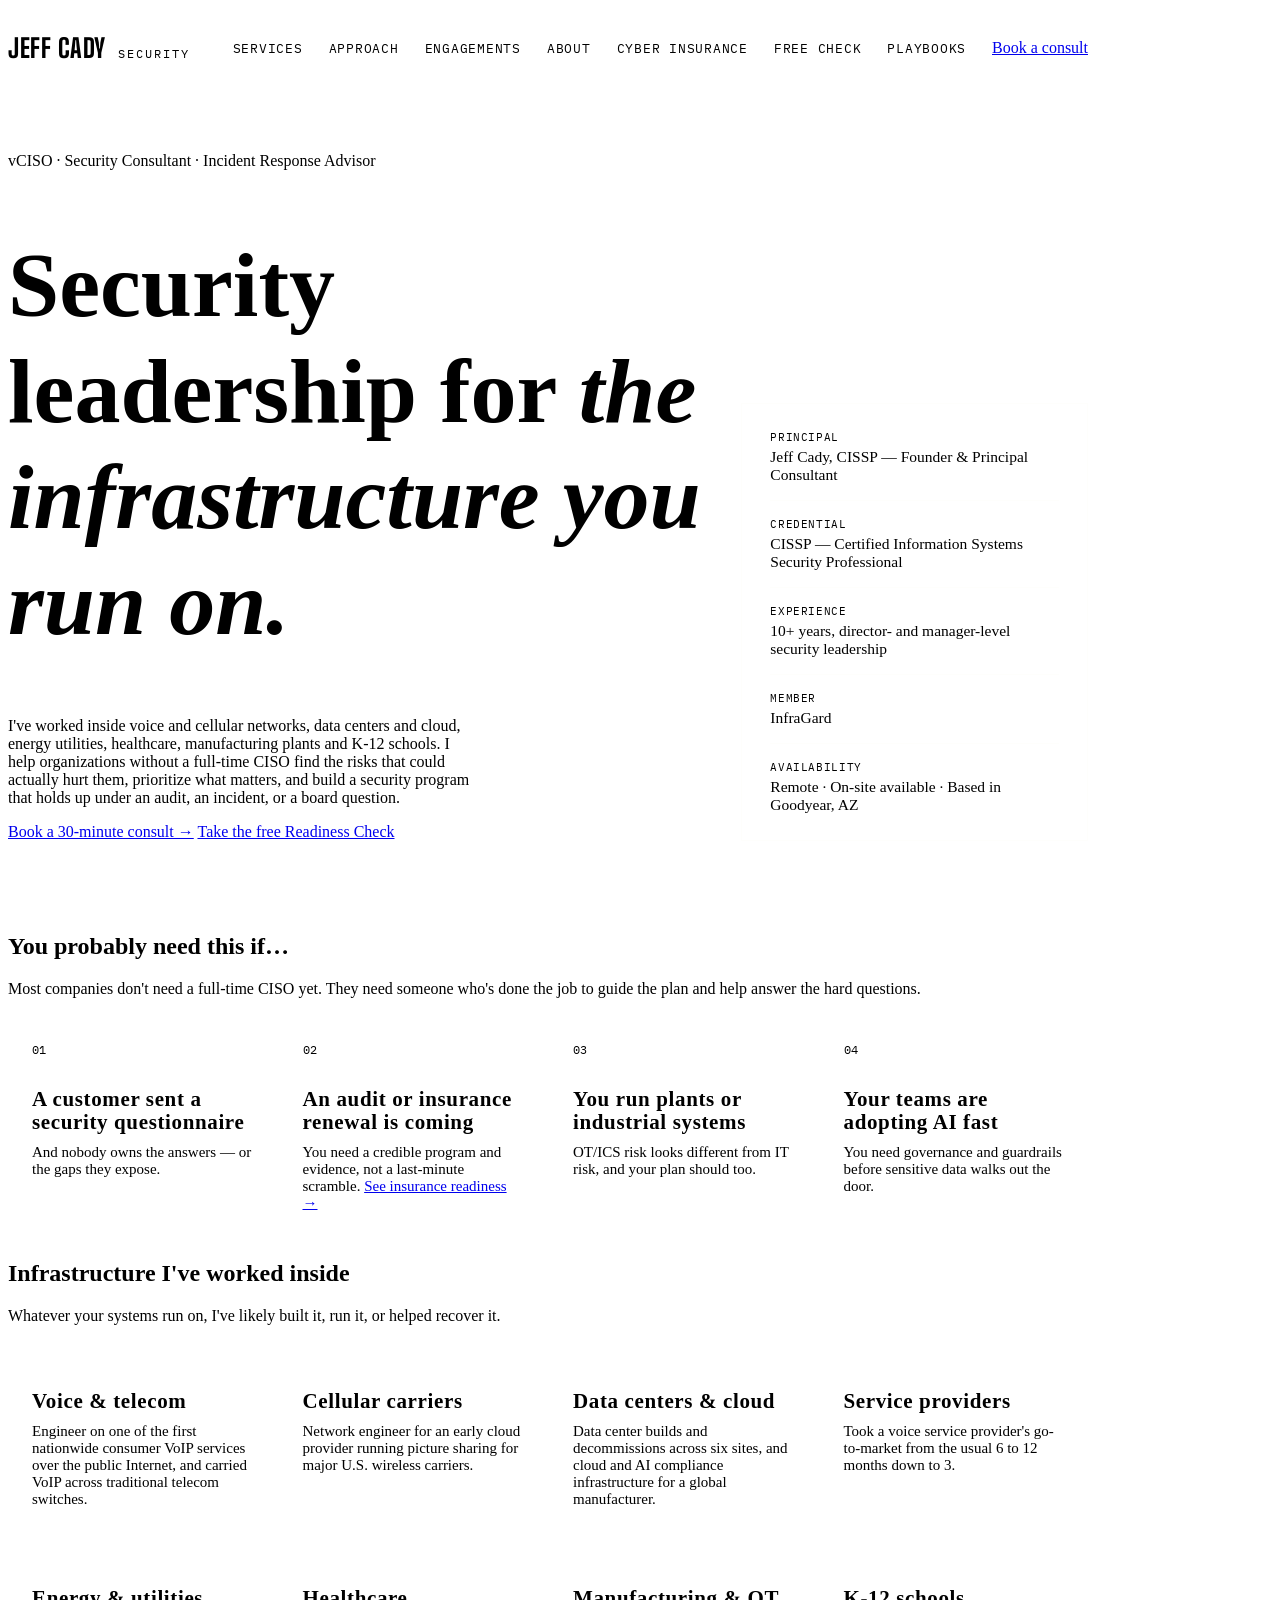
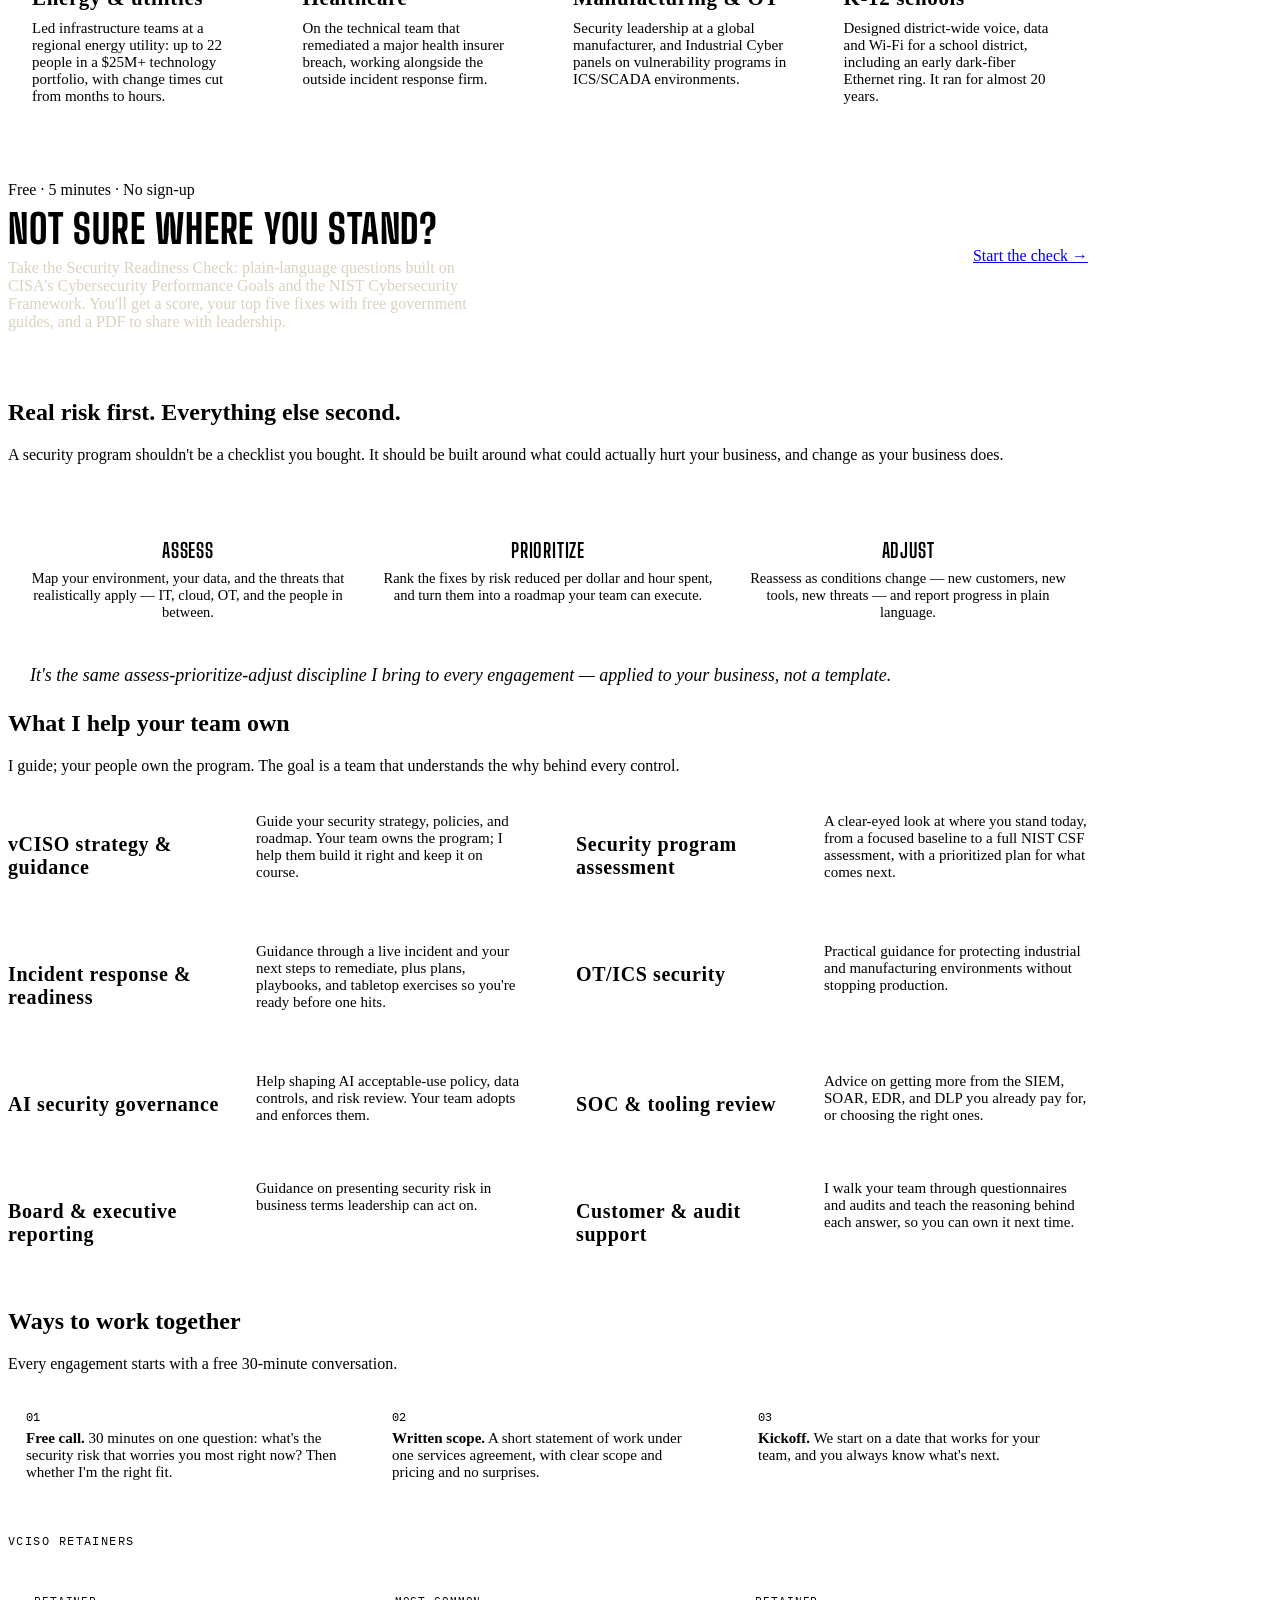
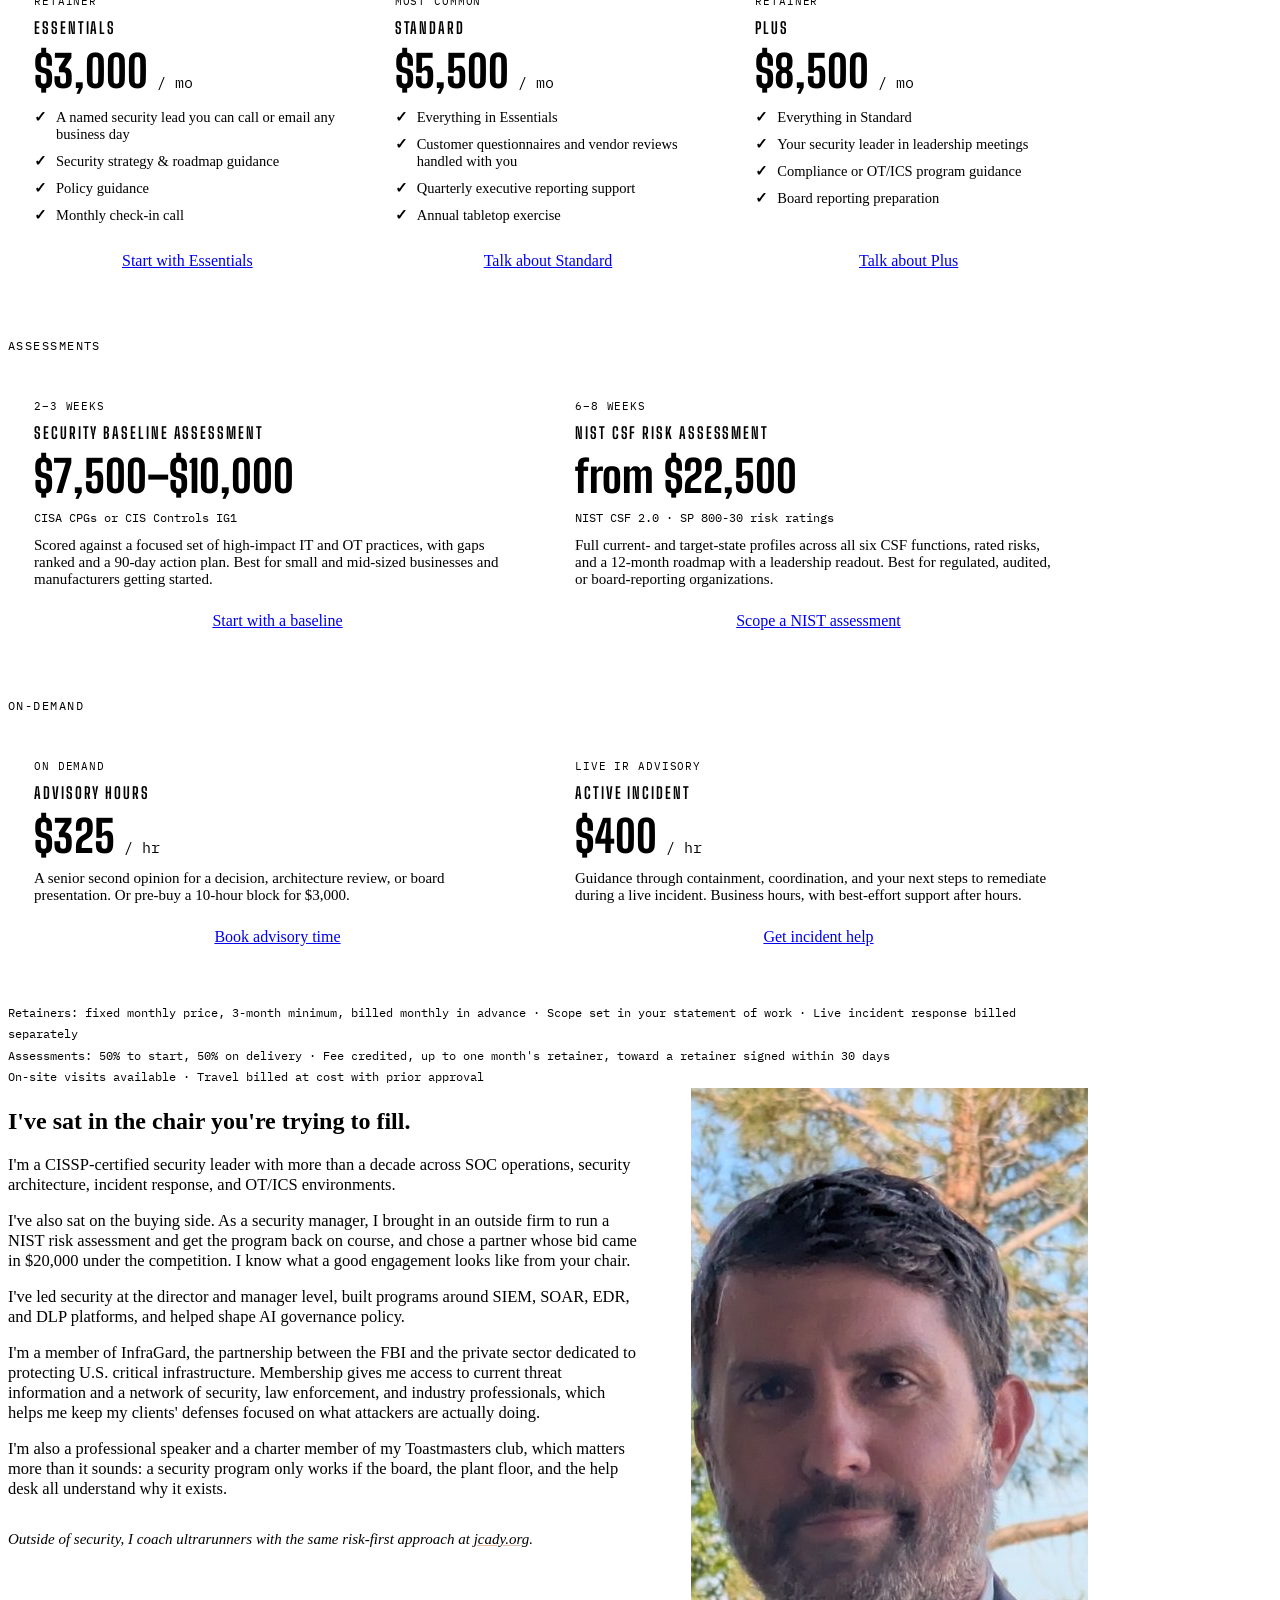
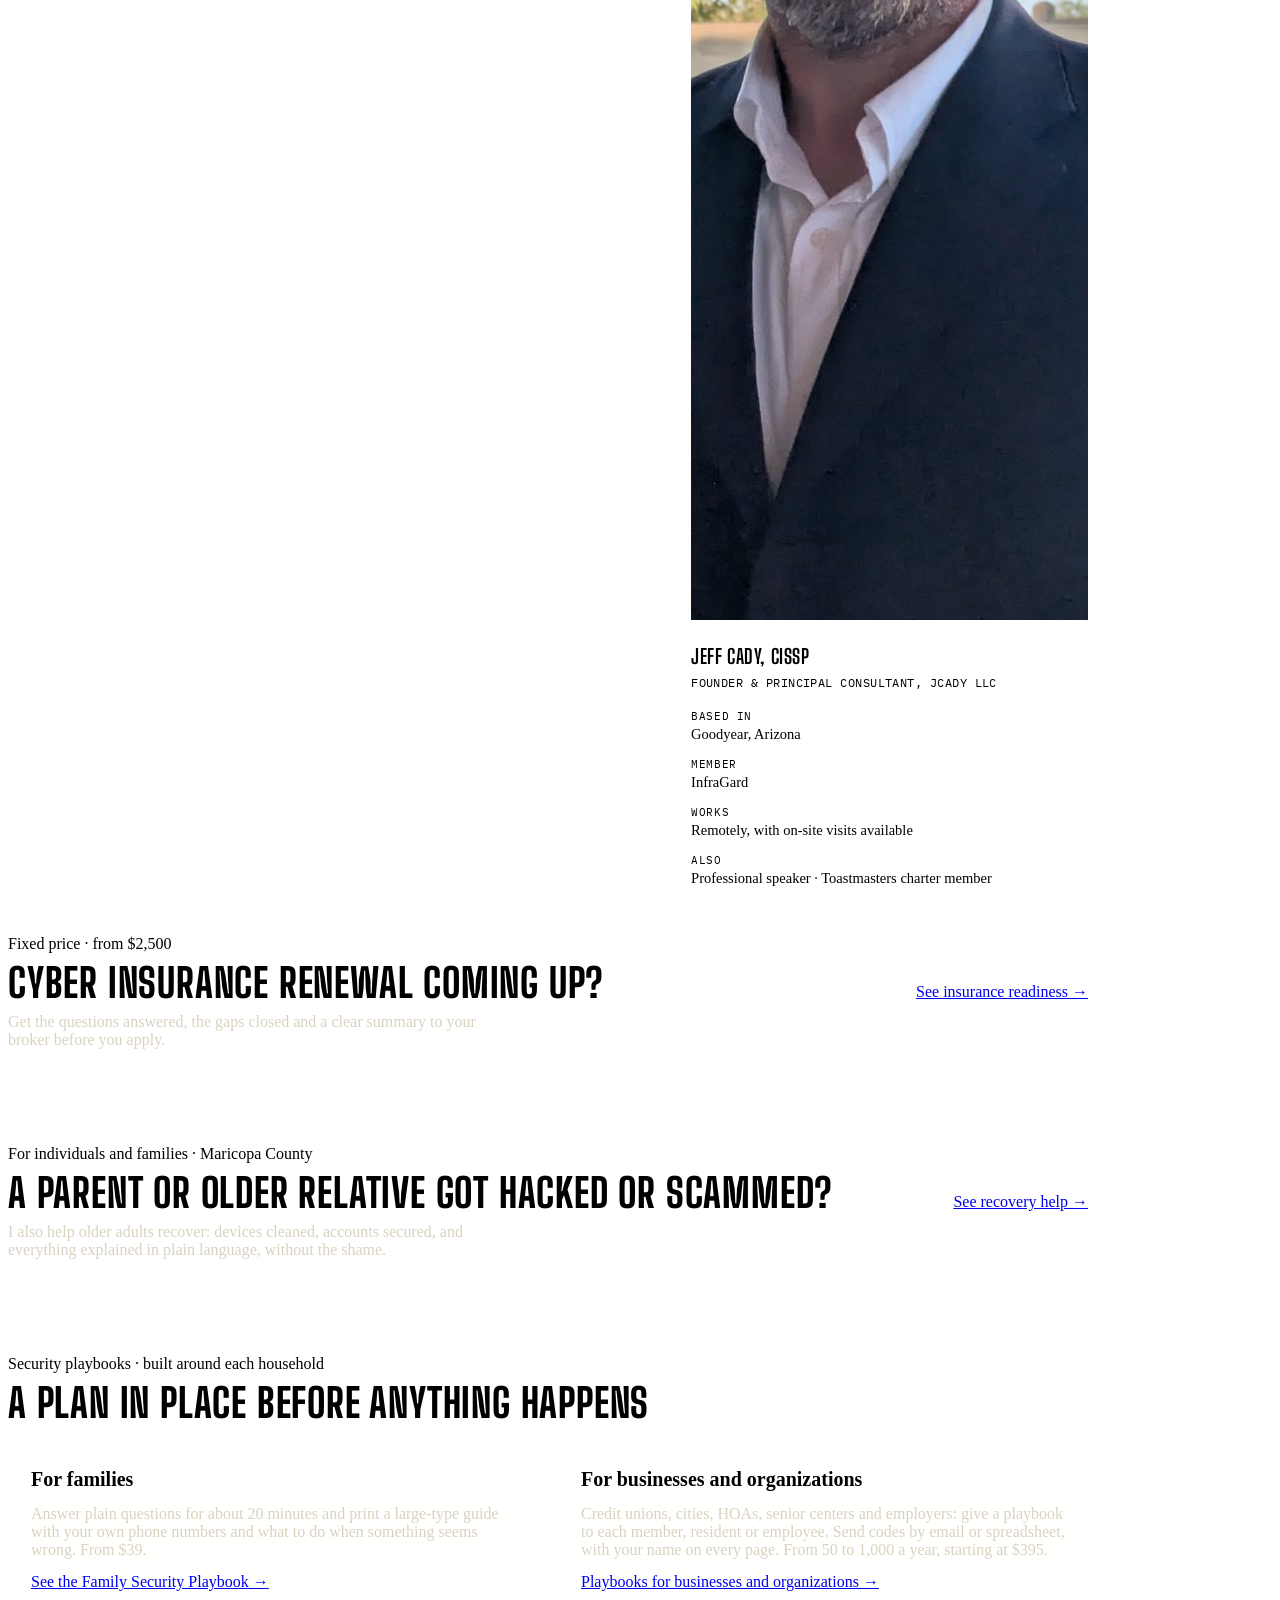
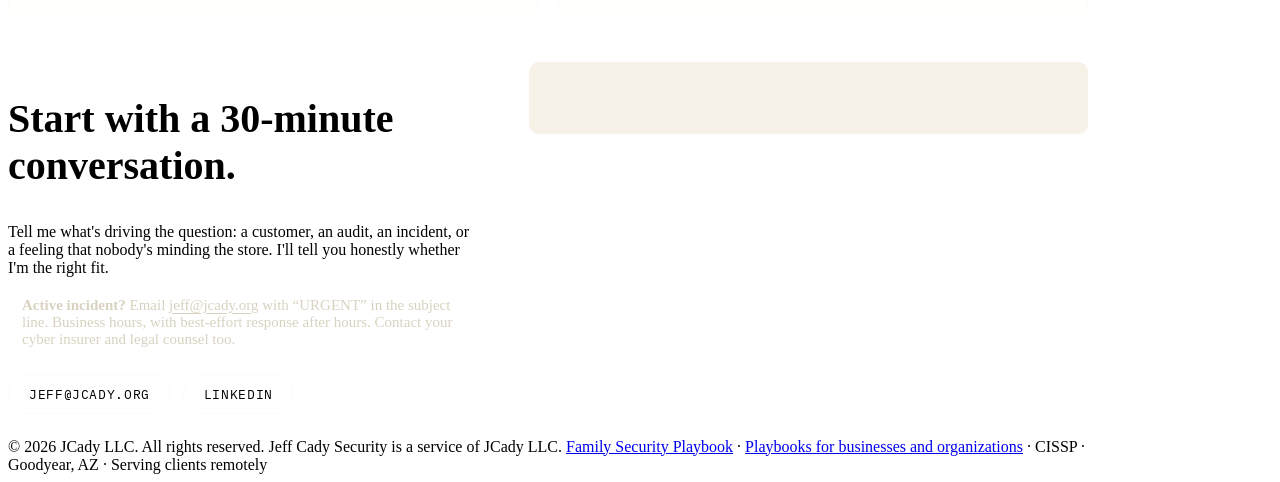
==== index.html @ 6fb4ece9 "Home page: lead with the infrastructure Jeff has worked inside Co-Authored-By: Claude Opus 5.5 <nore" ====
<!DOCTYPE html>
<html lang="en">
<head>
<meta charset="UTF-8">
<meta name="viewport" content="width=device-width, initial-scale=1">
<title>Jeff Cady — vCISO, Security Consultant &amp; Incident Response Advisor</title>
<meta name="description" content="CISSP-certified vCISO, security consultant, and incident response advisor. Risk-first security guidance for organizations without a full-time CISO, from someone who has worked inside telecom, cellular, cloud, energy, healthcare, manufacturing and K-12 infrastructure. Remote, with on-site visits available.">
<link rel="preconnect" href="https://fonts.googleapis.com">
<link rel="preconnect" href="https://fonts.gstatic.com" crossorigin>
<link href="https://fonts.googleapis.com/css2?family=Big+Shoulders+Display:wght@600;700;800&family=Source+Serif+4:ital,opsz,wght@0,8..60,400;0,8..60,600;1,8..60,400&family=IBM+Plex+Mono:wght@400;500;600&display=swap" rel="stylesheet">
<!-- Shared site-family theme, loaded from jcady.org so both sites stay in sync -->
<link rel="stylesheet" href="https://www.jcady.org/theme.css">
<script src="https://www.jcady.org/theme.js"></script>
<style>
  /* Page-specific styles only — tokens, type, hero, buttons, footer shell live in theme.css */
  .wrap{max-width:1080px;}

  /* ---------- HERO ---------- */
  .hero{padding:0 0 72px;}
  .topbar{display:flex;align-items:center;justify-content:space-between;gap:20px;padding:24px 0 0;flex-wrap:wrap;}
  .brand{display:flex;align-items:baseline;gap:12px;text-decoration:none;color:var(--cream);}
  .brand b{font-family:'Big Shoulders Display',sans-serif;font-size:26px;font-weight:800;letter-spacing:0.02em;text-transform:uppercase;}
  .brand b em{font-style:normal;color:var(--accent);}
  .brand span{font-family:'IBM Plex Mono',monospace;font-size:12px;letter-spacing:0.17em;text-transform:uppercase;color:var(--dim);}
  .topnav{display:flex;align-items:center;gap:26px;flex-wrap:wrap;}
  .topnav a:not(.btn){font-family:'IBM Plex Mono',monospace;font-size:12.5px;letter-spacing:0.06em;text-transform:uppercase;color:var(--cream);text-decoration:none;}
  .topnav a:not(.btn):hover{color:var(--accent);}
  .hero-grid{display:grid;grid-template-columns:2fr 1fr;gap:40px;align-items:end;padding-top:88px;}
  .hero h1{font-size:clamp(46px, 8vw, 92px);}
  .hero p.lead{max-width:58ch;}
  .cred{background:var(--pine-2);border:1px solid rgba(247,242,231,0.12);border-radius:var(--radius);padding:26px 28px;}
  .cred dl{margin:0;}
  .cred dt{font-family:'IBM Plex Mono',monospace;font-size:10.5px;letter-spacing:0.06em;text-transform:uppercase;color:var(--accent);}
  .cred dd{margin:4px 0 0;font-size:15.5px;color:var(--cream);padding-bottom:16px;border-bottom:1px solid rgba(247,242,231,0.12);margin-bottom:16px;}
  .cred dd:last-child{border-bottom:none;padding-bottom:0;margin-bottom:0;}
  @media (max-width:820px){
    .topnav a:not(.btn){display:none;}
    .hero-grid{grid-template-columns:1fr;padding-top:48px;}
  }

  /* ---------- SHARED GRIDS ---------- */
  .tile-grid{display:grid;gap:2px;background:var(--line-soft);border:1px solid var(--line-soft);}
  .tile-grid.four{grid-template-columns:repeat(4,1fr);}
  .tile-grid.three{grid-template-columns:repeat(3,1fr);}
  .tile-grid.two{grid-template-columns:repeat(2,1fr);}
  .tile{background:var(--paper-2);padding:28px 24px;display:flex;flex-direction:column;}
  .tile .num{font-family:'IBM Plex Mono',monospace;font-size:12px;color:var(--accent);margin-bottom:10px;}
  .tile h3{font-size:21px;font-weight:700;letter-spacing:0.03em;line-height:1.1;margin-bottom:10px;}
  .tile p{margin:0;font-size:15px;color:var(--ink-soft);}
  @media (max-width:900px){ .tile-grid.four{grid-template-columns:repeat(2,1fr);} }
  @media (max-width:760px){ .tile-grid.four,.tile-grid.three,.tile-grid.two{grid-template-columns:1fr;} }

  /* ---------- APPROACH (mirrors jcady.org) ---------- */
  .process{display:flex;align-items:flex-start;justify-content:space-between;margin:8px 0 40px;position:relative;}
  .process::before{content:"";position:absolute;top:22px;left:11%;right:11%;height:1px;background:var(--line-soft);z-index:0;}
  .process-step{position:relative;z-index:1;flex:1;text-align:center;padding:0 14px;}
  .process-step .ring{width:44px;height:44px;margin:0 auto 14px;}
  .process-step h4{font-family:'Big Shoulders Display',sans-serif;font-size:20px;letter-spacing:0.04em;text-transform:uppercase;margin:0 0 8px;}
  .process-step p{font-size:14.5px;color:var(--ink-soft);margin:0;}
  .philosophy-quote{border-left:3px solid var(--accent);padding:4px 0 4px 22px;margin:0;font-size:18px;font-style:italic;}
  @media (max-width:640px){ .process{flex-direction:column;gap:28px;} .process::before{display:none;} }

  /* ---------- SERVICES ---------- */
  .services{display:grid;grid-template-columns:1fr 1fr;column-gap:56px;}
  .service{display:flex;gap:28px;padding:22px 0;border-top:1px solid var(--line);}
  .service:nth-last-child(-n+2){border-bottom:1px solid var(--line);}
  .service h3{flex-shrink:0;width:220px;font-size:20px;font-weight:700;letter-spacing:0.03em;line-height:1.15;}
  .service p{margin:0;font-size:15px;color:var(--ink-soft);}
  @media (max-width:860px){
    .services{grid-template-columns:1fr;}
    .service{flex-direction:column;gap:6px;}
    .service h3{width:auto;}
    .service:nth-last-child(-n+2){border-bottom:none;}
    .service:last-child{border-bottom:1px solid var(--line);}
  }

  /* ---------- ENGAGEMENTS (package cards, as on jcady.org) ---------- */
  .row-label{font-family:'IBM Plex Mono',monospace;font-size:12px;letter-spacing:0.12em;text-transform:uppercase;color:var(--ink-soft);margin:36px 0 14px;}
  .package-card{background:var(--paper-2);padding:32px 26px;display:flex;flex-direction:column;}
  .package-tag{font-family:'IBM Plex Mono',monospace;font-size:11px;letter-spacing:0.08em;text-transform:uppercase;color:var(--ink-soft);margin-bottom:10px;}
  .package-card.featured .package-tag{color:var(--accent);}
  .package-name{font-family:'Big Shoulders Display',sans-serif;font-size:16px;font-weight:700;letter-spacing:0.12em;text-transform:uppercase;color:var(--ink-soft);margin-bottom:12px;}
  .package-price{font-family:'Big Shoulders Display',sans-serif;font-weight:800;font-size:44px;line-height:1;margin-bottom:12px;}
  .package-price span{font-size:15px;font-family:'IBM Plex Mono',monospace;font-weight:400;color:var(--ink-soft);}
  .package-fw{font-family:'IBM Plex Mono',monospace;font-size:12px;color:var(--accent);margin-bottom:12px;}
  .package-desc{font-size:15px;color:var(--ink-soft);margin:0 0 24px;flex:1;}
  .package-features{list-style:none;padding:0;margin:4px 0 28px;flex:1;display:flex;flex-direction:column;gap:10px;}
  .package-features li{font-size:14.5px;padding-left:22px;position:relative;}
  .package-features li::before{content:"\2713";position:absolute;left:0;color:var(--accent);font-weight:600;}
  .package-card .btn{width:100%;justify-content:center;text-align:center;}
  .terms{font-family:'IBM Plex Mono',monospace;font-size:12px;line-height:1.8;color:var(--ink-soft);margin:24px 0 0;}

  /* ---------- ABOUT ---------- */
  .about-grid{display:grid;grid-template-columns:1.6fr 1fr;gap:48px;align-items:start;}
  .about-grid p{font-size:16.5px;margin:0 0 16px;}
  .about-grid .aside-note{font-size:15px;font-style:italic;color:var(--ink-soft);padding-top:16px;border-top:1px solid var(--line-soft);}
  .about-grid a{color:var(--accent);text-decoration:underline;text-decoration-color:rgba(203,90,40,0.4);}
  .headshot{width:100%;aspect-ratio:4/5;object-fit:cover;object-position:center top;border-radius:var(--radius);margin-bottom:18px;}
  .facts dl{margin:0;}
  .facts dt{font-family:'IBM Plex Mono',monospace;font-size:10.5px;letter-spacing:0.06em;text-transform:uppercase;color:var(--accent);margin-top:14px;}
  .facts dt:first-child{margin-top:0;}
  .facts dd{margin:3px 0 0;font-size:14.5px;}
  .headshot-cap{margin:-6px 0 18px;font-size:15px;line-height:1.4;}
  .headshot-cap b{display:block;font-family:'Big Shoulders Display',sans-serif;font-size:20px;letter-spacing:.03em;text-transform:uppercase;}
  .headshot-cap span{font-family:'IBM Plex Mono',monospace;font-size:11.5px;letter-spacing:.04em;text-transform:uppercase;color:var(--ink-soft);}
  @media (max-width:700px){ .about-grid{grid-template-columns:1fr;} }

  /* ---------- CONTACT ---------- */
  .contact-grid{display:grid;grid-template-columns:1fr 1.2fr;gap:56px;align-items:start;}
  footer.site-footer-full h2{font-size:clamp(28px,4vw,40px);}
  .social-links{display:flex;gap:12px;flex-wrap:wrap;margin-bottom:24px;}
  .social-links a{font-family:'IBM Plex Mono',monospace;font-size:12.5px;letter-spacing:0.05em;text-transform:uppercase;color:var(--cream);text-decoration:none;border:1px solid rgba(247,242,231,0.32);padding:11px 20px;border-radius:22px;}
  .social-links a:hover{border-color:var(--accent);color:var(--accent);background:rgba(203,90,40,0.1);}
  [hidden]{display:none !important;}
  /* HubSpot draws dark labels; give it a light panel so they are readable on the dark footer. */
  #hsWrap{min-height:40px;background:#F7F2E7;color:#232922;border-radius:10px;padding:22px 24px 10px;}
  .inquiry-form{display:grid;grid-template-columns:1fr 1fr;gap:18px;}
  .inquiry-form .full{grid-column:1 / -1;}
  .field{display:flex;flex-direction:column;gap:8px;}
  .field label{font-family:'IBM Plex Mono',monospace;font-size:11.5px;letter-spacing:0.06em;text-transform:uppercase;color:var(--dim);}
  .field input,.field textarea{background:rgba(247,242,231,0.06);border:1px solid rgba(247,242,231,0.25);border-radius:var(--radius);color:var(--cream);font:inherit;font-size:16px;padding:12px 14px;}
  .field textarea{min-height:130px;resize:vertical;}
  .inquiry-form button{grid-column:1 / -1;justify-self:start;}
  .form-status{background:rgba(75,122,78,0.18);border:1px solid var(--low);color:var(--cream);padding:14px 18px;font-family:'IBM Plex Mono',monospace;font-size:13px;}
  @media (max-width:760px){
    .contact-grid{grid-template-columns:1fr;gap:36px;}
    .inquiry-form{grid-template-columns:1fr;}
  }
  /* ---------- READINESS CHECK BAND ---------- */
  .check-band{background:var(--pine-2);color:var(--cream);padding:48px 0;}
  .check-inner{display:flex;align-items:center;justify-content:space-between;gap:32px;}
  .check-band h2{font-family:'Big Shoulders Display',sans-serif;font-weight:800;text-transform:uppercase;letter-spacing:.02em;font-size:clamp(28px,4vw,40px);color:var(--cream);margin:10px 0 10px;line-height:1;}
  .check-band p{margin:0;color:#d9d2c0;max-width:62ch;}
  .check-band .btn{flex-shrink:0;}
  @media (max-width:760px){.check-inner{flex-direction:column;align-items:flex-start;}}
  .pb-grid{display:grid;grid-template-columns:1fr 1fr;gap:20px;margin-top:22px;}
  .pb-col{background:rgba(247,242,231,.06);border:1px solid rgba(247,242,231,.22);border-radius:var(--radius);padding:22px;display:flex;flex-direction:column;gap:14px;align-items:flex-start;}
  .pb-col h3{margin:0;color:var(--cream);font-size:20px;}
  .pb-col .btn{margin-top:auto;}
  @media (max-width:760px){.pb-grid{grid-template-columns:1fr;}}
  /* ---------- HOW IT WORKS ---------- */
  .how-steps{list-style:none;counter-reset:s;padding:0;margin:18px 0 8px;display:grid;grid-template-columns:repeat(3,1fr);gap:18px;}
  .how-steps li{counter-increment:s;background:var(--paper-2);border:1px solid var(--line-soft);border-radius:var(--radius);padding:18px 18px 16px;font-size:15px;color:var(--ink-soft);}
  .how-steps li::before{content:counter(s,decimal-leading-zero);display:block;font-family:'IBM Plex Mono',monospace;font-size:12px;color:var(--accent);margin-bottom:6px;}
  .how-steps b{color:var(--ink);}
  @media (max-width:760px){.how-steps{grid-template-columns:1fr;}}
  /* ---------- URGENT NOTE ---------- */
  .urgent{border-left:3px solid var(--accent);padding:4px 0 4px 14px;margin:0 0 22px;font-size:15px;color:#d9d2c0;}
  .urgent b{color:var(--cream);}
  .urgent a{color:var(--cream);text-decoration:underline;text-underline-offset:3px;}
</style>
</head>
<body>

<header class="hero" id="top">
  <div class="wrap">
    <div class="topbar">
      <a class="brand" href="#top"><b>Jeff <em>Cady</em></b><span>Security</span></a>
      <nav class="topnav" aria-label="Main">
        <a href="#services">Services</a>
        <a href="#approach">Approach</a>
        <a href="#engagements">Engagements</a>
        <a href="#about">About</a>
        <a href="insurance.html">Cyber insurance</a>
        <a href="rc.html">Free check</a>
        <a href="#playbooks">Playbooks</a>
        <a class="btn small" href="#contact">Book a consult</a>
      </nav>
    </div>
    <div class="hero-grid">
      <div>
        <div class="eyebrow">vCISO &middot; Security Consultant &middot; Incident Response Advisor</div>
        <h1>Security leadership for <em>the infrastructure you run on.</em></h1>
        <p class="lead">I've worked inside voice and cellular networks, data centers and cloud, energy utilities, healthcare, manufacturing plants and K-12 schools. I help organizations without a full-time CISO find the risks that could actually hurt them, prioritize what matters, and build a security program that holds up under an audit, an incident, or a board question.</p>
        <div class="btn-row">
          <a class="btn" href="#contact">Book a 30-minute consult &rarr;</a>
          <a class="btn ghost" href="rc.html">Take the free Readiness Check</a>
        </div>
      </div>
      <aside class="cred">
        <dl>
          <dt>Principal</dt><dd>Jeff Cady, CISSP &mdash; Founder &amp; Principal Consultant</dd>
          <dt>Credential</dt><dd>CISSP &mdash; Certified Information Systems Security Professional</dd>
          <dt>Experience</dt><dd>10+ years, director- and manager-level security leadership</dd>
          <dt>Member</dt><dd>InfraGard</dd>
          <dt>Availability</dt><dd>Remote &middot; On-site available &middot; Based in Goodyear, AZ</dd>
        </dl>
      </aside>
    </div>
  </div>
</header>

<main>

  <section>
    <div class="wrap">
      <h2 class="section-title">You probably need this if&hellip;</h2>
      <p class="section-sub">Most companies don't need a full-time CISO yet. They need someone who's done the job to guide the plan and help answer the hard questions.</p>
      <div class="tile-grid four">
        <div class="tile"><div class="num">01</div><h3>A customer sent a security questionnaire</h3><p>And nobody owns the answers — or the gaps they expose.</p></div>
        <div class="tile"><div class="num">02</div><h3>An audit or insurance renewal is coming</h3><p>You need a credible program and evidence, not a last-minute scramble. <a href="insurance.html">See insurance readiness &rarr;</a></p></div>
        <div class="tile"><div class="num">03</div><h3>You run plants or industrial systems</h3><p>OT/ICS risk looks different from IT risk, and your plan should too.</p></div>
        <div class="tile"><div class="num">04</div><h3>Your teams are adopting AI fast</h3><p>You need governance and guardrails before sensitive data walks out the door.</p></div>
      </div>
    </div>
  </section>

  <section id="infrastructure">
    <div class="wrap">
      <h2 class="section-title">Infrastructure I've worked inside</h2>
      <p class="section-sub">Whatever your systems run on, I've likely built it, run it, or helped recover it.</p>
      <div class="tile-grid four">
        <div class="tile"><h3>Voice &amp; telecom</h3><p>Engineer on one of the first nationwide consumer VoIP services over the public Internet, and carried VoIP across traditional telecom switches.</p></div>
        <div class="tile"><h3>Cellular carriers</h3><p>Network engineer for an early cloud provider running picture sharing for major U.S. wireless carriers.</p></div>
        <div class="tile"><h3>Data centers &amp; cloud</h3><p>Data center builds and decommissions across six sites, and cloud and AI compliance infrastructure for a global manufacturer.</p></div>
        <div class="tile"><h3>Service providers</h3><p>Took a voice service provider's go-to-market from the usual 6 to 12 months down to 3.</p></div>
        <div class="tile"><h3>Energy &amp; utilities</h3><p>Led infrastructure teams at a regional energy utility: up to 22 people in a $25M+ technology portfolio, with change times cut from months to hours.</p></div>
        <div class="tile"><h3>Healthcare</h3><p>On the technical team that remediated a major health insurer breach, working alongside the outside incident response firm.</p></div>
        <div class="tile"><h3>Manufacturing &amp; OT</h3><p>Security leadership at a global manufacturer, and Industrial Cyber panels on vulnerability programs in ICS/SCADA environments.</p></div>
        <div class="tile"><h3>K-12 schools</h3><p>Designed district-wide voice, data and Wi-Fi for a school district, including an early dark-fiber Ethernet ring. It ran for almost 20 years.</p></div>
      </div>
    </div>
  </section>

  <section class="check-band" aria-labelledby="check-title">
    <div class="wrap check-inner">
      <div>
        <div class="eyebrow">Free &middot; 5 minutes &middot; No sign-up</div>
        <h2 id="check-title">Not sure where you stand?</h2>
        <p>Take the Security Readiness Check: plain-language questions built on CISA's Cybersecurity Performance Goals and the NIST Cybersecurity Framework. You'll get a score, your top five fixes with free government guides, and a PDF to share with leadership.</p>
      </div>
      <a class="btn" href="rc.html">Start the check &rarr;</a>
    </div>
  </section>

  <section id="approach">
    <div class="wrap">
      <h2 class="section-title">Real risk first. Everything else second.</h2>
      <p class="section-sub">A security program shouldn't be a checklist you bought. It should be built around what could actually hurt your business, and change as your business does.</p>
      <div class="process">
        <div class="process-step"><div class="ring" data-ring="#CB5A28"></div><h4>Assess</h4><p>Map your environment, your data, and the threats that realistically apply — IT, cloud, OT, and the people in between.</p></div>
        <div class="process-step"><div class="ring" data-ring="#B2812A"></div><h4>Prioritize</h4><p>Rank the fixes by risk reduced per dollar and hour spent, and turn them into a roadmap your team can execute.</p></div>
        <div class="process-step"><div class="ring" data-ring="#4B7A4E"></div><h4>Adjust</h4><p>Reassess as conditions change — new customers, new tools, new threats — and report progress in plain language.</p></div>
      </div>
      <p class="philosophy-quote">It's the same assess-prioritize-adjust discipline I bring to every engagement &mdash; applied to your business, not a template.</p>
    </div>
  </section>

  <section id="services">
    <div class="wrap">
      <h2 class="section-title">What I help your team own</h2>
      <p class="section-sub">I guide; your people own the program. The goal is a team that understands the why behind every control.</p>
      <div class="services">
        <div class="service"><h3>vCISO strategy &amp; guidance</h3><p>Guide your security strategy, policies, and roadmap. Your team owns the program; I help them build it right and keep it on course.</p></div>
        <div class="service"><h3>Security program assessment</h3><p>A clear-eyed look at where you stand today, from a focused baseline to a full NIST CSF assessment, with a prioritized plan for what comes next.</p></div>
        <div class="service"><h3>Incident response &amp; readiness</h3><p>Guidance through a live incident and your next steps to remediate, plus plans, playbooks, and tabletop exercises so you're ready before one hits.</p></div>
        <div class="service"><h3>OT/ICS security</h3><p>Practical guidance for protecting industrial and manufacturing environments without stopping production.</p></div>
        <div class="service"><h3>AI security governance</h3><p>Help shaping AI acceptable-use policy, data controls, and risk review. Your team adopts and enforces them.</p></div>
        <div class="service"><h3>SOC &amp; tooling review</h3><p>Advice on getting more from the SIEM, SOAR, EDR, and DLP you already pay for, or choosing the right ones.</p></div>
        <div class="service"><h3>Board &amp; executive reporting</h3><p>Guidance on presenting security risk in business terms leadership can act on.</p></div>
        <div class="service"><h3>Customer &amp; audit support</h3><p>I walk your team through questionnaires and audits and teach the reasoning behind each answer, so you can own it next time.</p></div>
      </div>
    </div>
  </section>

  <section id="engagements">
    <div class="wrap">
      <h2 class="section-title">Ways to work together</h2>
      <p class="section-sub">Every engagement starts with a free 30-minute conversation.</p>
      <ol class="how-steps">
        <li><b>Free call.</b> 30 minutes on one question: what's the security risk that worries you most right now? Then whether I'm the right fit.</li>
        <li><b>Written scope.</b> A short statement of work under one services agreement, with clear scope and pricing and no surprises.</li>
        <li><b>Kickoff.</b> We start on a date that works for your team, and you always know what's next.</li>
      </ol>
      <div class="row-label">vCISO retainers</div>
      <div class="tile-grid three">
        <div class="package-card">
          <div class="package-tag">Retainer</div>
          <div class="package-name">Essentials</div>
          <div class="package-price">$3,000<span> / mo</span></div>
          <ul class="package-features"><li>A named security lead you can call or email any business day</li><li>Security strategy &amp; roadmap guidance</li><li>Policy guidance</li><li>Monthly check-in call</li></ul>
          <a class="btn ghost" href="#contact">Start with Essentials</a>
        </div>
        <div class="package-card featured">
          <div class="package-tag">Most common</div>
          <div class="package-name">Standard</div>
          <div class="package-price">$5,500<span> / mo</span></div>
          <ul class="package-features"><li>Everything in Essentials</li><li>Customer questionnaires and vendor reviews handled with you</li><li>Quarterly executive reporting support</li><li>Annual tabletop exercise</li></ul>
          <a class="btn" href="#contact">Talk about Standard</a>
        </div>
        <div class="package-card">
          <div class="package-tag">Retainer</div>
          <div class="package-name">Plus</div>
          <div class="package-price">$8,500<span> / mo</span></div>
          <ul class="package-features"><li>Everything in Standard</li><li>Your security leader in leadership meetings</li><li>Compliance or OT/ICS program guidance</li><li>Board reporting preparation</li></ul>
          <a class="btn ghost" href="#contact">Talk about Plus</a>
        </div>
      </div>
      <div class="row-label">Assessments</div>
      <div class="tile-grid two">
        <div class="package-card">
          <div class="package-tag">2–3 weeks</div>
          <div class="package-name">Security Baseline Assessment</div>
          <div class="package-price">$7,500–$10,000<span></span></div>
          <div class="package-fw">CISA CPGs or CIS Controls IG1</div>
          <p class="package-desc">Scored against a focused set of high-impact IT and OT practices, with gaps ranked and a 90-day action plan. Best for small and mid-sized businesses and manufacturers getting started.</p>
          <a class="btn ghost" href="#contact">Start with a baseline</a>
        </div>
        <div class="package-card featured">
          <div class="package-tag">6–8 weeks</div>
          <div class="package-name">NIST CSF Risk Assessment</div>
          <div class="package-price">from $22,500<span></span></div>
          <div class="package-fw">NIST CSF 2.0 · SP 800-30 risk ratings</div>
          <p class="package-desc">Full current- and target-state profiles across all six CSF functions, rated risks, and a 12-month roadmap with a leadership readout. Best for regulated, audited, or board-reporting organizations.</p>
          <a class="btn" href="#contact">Scope a NIST assessment</a>
        </div>
      </div>
      <div class="row-label">On-demand</div>
      <div class="tile-grid two">
        <div class="package-card">
          <div class="package-tag">On demand</div>
          <div class="package-name">Advisory Hours</div>
          <div class="package-price">$325<span> / hr</span></div>
          <p class="package-desc">A senior second opinion for a decision, architecture review, or board presentation. Or pre-buy a 10-hour block for $3,000.</p>
          <a class="btn ghost" href="#contact">Book advisory time</a>
        </div>
        <div class="package-card">
          <div class="package-tag">Live IR advisory</div>
          <div class="package-name">Active Incident</div>
          <div class="package-price">$400<span> / hr</span></div>
          <p class="package-desc">Guidance through containment, coordination, and your next steps to remediate during a live incident. Business hours, with best-effort support after hours.</p>
          <a class="btn ghost" href="#contact">Get incident help</a>
        </div>
      </div>
      <p class="terms">Retainers: fixed monthly price, 3-month minimum, billed monthly in advance · Scope set in your statement of work · Live incident response billed separately<br>Assessments: 50% to start, 50% on delivery · Fee credited, up to one month's retainer, toward a retainer signed within 30 days<br>On-site visits available · Travel billed at cost with prior approval</p>
    </div>
  </section>

  <section id="about">
    <div class="wrap about-grid">
      <div>
        <h2 class="section-title">I've sat in the chair you're trying to fill.</h2>
        <p>I'm a CISSP-certified security leader with more than a decade across SOC operations, security architecture, incident response, and OT/ICS environments.</p>
        <p>I've also sat on the buying side. As a security manager, I brought in an outside firm to run a NIST risk assessment and get the program back on course, and chose a partner whose bid came in $20,000 under the competition. I know what a good engagement looks like from your chair.</p>
        <p>I've led security at the director and manager level, built programs around SIEM, SOAR, EDR, and DLP platforms, and helped shape AI governance policy.</p>
        <p>I'm a member of InfraGard, the partnership between the FBI and the private sector dedicated to protecting U.S. critical infrastructure. Membership gives me access to current threat information and a network of security, law enforcement, and industry professionals, which helps me keep my clients' defenses focused on what attackers are actually doing.</p>
        <p>I'm also a professional speaker and a charter member of my Toastmasters club, which matters more than it sounds: a security program only works if the board, the plant floor, and the help desk all understand why it exists.</p>
        <p class="aside-note">Outside of security, I coach ultrarunners with the same risk-first approach at <a href="https://www.jcady.org">jcady.org</a>.</p>
      </div>
      <div>
        <img class="headshot" src="headshot.jpg" alt="Jeff Cady" width="1000" height="1132">
        <p class="headshot-cap"><b>Jeff Cady, CISSP</b><span>Founder &amp; Principal Consultant, JCady LLC</span></p>
        <div class="card facts">
          <dl>
            <dt>Based in</dt><dd>Goodyear, Arizona</dd>
            <dt>Member</dt><dd>InfraGard</dd>
            <dt>Works</dt><dd>Remotely, with on-site visits available</dd>
            <dt>Also</dt><dd>Professional speaker &middot; Toastmasters charter member</dd>
          </dl>
        </div>
      </div>
    </div>
  </section>

  <section class="check-band" aria-labelledby="ins-title">
    <div class="wrap check-inner">
      <div>
        <div class="eyebrow">Fixed price &middot; from $2,500</div>
        <h2 id="ins-title">Cyber insurance renewal coming up?</h2>
        <p>Get the questions answered, the gaps closed and a clear summary to your broker before you apply.</p>
      </div>
      <a class="btn" href="insurance.html">See insurance readiness &rarr;</a>
    </div>
  </section>

  <section class="check-band" aria-labelledby="family-title">
    <div class="wrap check-inner">
      <div>
        <div class="eyebrow">For individuals and families &middot; Maricopa County</div>
        <h2 id="family-title">A parent or older relative got hacked or scammed?</h2>
        <p>I also help older adults recover: devices cleaned, accounts secured, and everything explained in plain language, without the shame.</p>
      </div>
      <a class="btn" href="er.html">See recovery help &rarr;</a>
    </div>
  </section>

  <section class="check-band" id="playbooks" aria-labelledby="diy-title">
    <div class="wrap">
      <div class="eyebrow">Security playbooks &middot; built around each household</div>
      <h2 id="diy-title">A plan in place before anything happens</h2>
      <div class="pb-grid">
        <div class="pb-col">
          <h3>For families</h3>
          <p>Answer plain questions for about 20 minutes and print a large-type guide with your own phone numbers and what to do when something seems wrong. From $39.</p>
          <a class="btn" href="https://familysecurityplaybook.com/">See the Family Security Playbook &rarr;</a>
        </div>
        <div class="pb-col">
          <h3>For businesses and organizations</h3>
          <p>Credit unions, cities, HOAs, senior centers and employers: give a playbook to each member, resident or employee. Send codes by email or spreadsheet, with your name on every page. From 50 to 1,000 a year, starting at $395.</p>
          <a class="btn" href="https://business.familysecurityplaybook.com/">Playbooks for businesses and organizations &rarr;</a>
        </div>
      </div>
    </div>
  </section>

</main>

<footer id="contact" class="site-footer-full">
  <div class="wrap">
    <div class="contact-grid">
      <div>
        <h2>Start with a 30-minute conversation.</h2>
        <p class="lead-f">Tell me what's driving the question: a customer, an audit, an incident, or a feeling that nobody's minding the store. I'll tell you honestly whether I'm the right fit.</p>
        <p class="urgent"><b>Active incident?</b> Email <a href="mailto:jeff@jcady.org?subject=URGENT%20-%20Active%20incident">jeff@jcady.org</a> with &ldquo;URGENT&rdquo; in the subject line. Business hours, with best-effort response after hours. Contact your cyber insurer and legal counsel too.</p>
        <div class="social-links">
          <a href="mailto:jeff@jcady.org">jeff@jcady.org</a>
          <a href="https://www.linkedin.com/in/jeffreycady/" target="_blank" rel="noopener">LinkedIn</a>
        </div>
      </div>
      <div>
        <div id="formStatus" class="form-status" hidden>Thanks &mdash; that's sent. I'll get back to you within one business day.</div>
        <!-- HubSpot form: submissions create the contact in the CRM. -->
        <div id="hsWrap">
          <script src="https://js-na2.hsforms.net/forms/embed/247579077.js" defer></script>
          <div class="hs-form-frame" data-region="na2" data-form-id="0956b6e6-23d8-4293-8650-5608906701bb" data-portal-id="247579077"></div>
        </div>
        <!-- Fallback: shown only if the HubSpot form is blocked (ad or tracker blockers) or fails to load. -->
        <form id="inquiryForm" class="inquiry-form" action="https://formspree.io/f/xyezjada" method="POST" hidden>
          <div class="field"><label for="inq-name">Name</label><input type="text" id="inq-name" name="name" required autocomplete="name"></div>
          <div class="field"><label for="inq-company">Company</label><input type="text" id="inq-company" name="company" autocomplete="organization"></div>
          <div class="field full"><label for="inq-email">Work email</label><input type="email" id="inq-email" name="email" required autocomplete="email"></div>
          <div class="field full"><label for="inq-message">What's the security risk that worries you most right now?</label><textarea id="inq-message" name="message" required placeholder="A customer questionnaire, an upcoming audit, an incident, or something else."></textarea></div>
          <!-- Spam trap: real visitors never fill this in; bots often do. -->
          <input type="text" name="_gotcha" style="display:none" tabindex="-1" autocomplete="off">
          <input type="hidden" name="_subject" value="New security inquiry — security.jcady.org">
          <input type="hidden" name="_next" id="inq-next" value="">
          <button type="submit" class="btn">Request a consult &rarr;</button>
        </form>
      </div>
    </div>
    <div class="footer-bottom">
      <span>&copy; 2026 JCady LLC. All rights reserved. Jeff Cady Security is a service of JCady LLC.</span>
      <span><a href="https://familysecurityplaybook.com/">Family Security Playbook</a> &middot; <a href="https://business.familysecurityplaybook.com/">Playbooks for businesses and organizations</a> &middot; CISSP &middot; Goodyear, AZ &middot; Serving clients remotely</span>
    </div>
  </div>
</footer>

<script>
  document.querySelectorAll('.ring[data-ring]').forEach(el=>{
    if (window.waypointIcon) el.innerHTML = waypointIcon(el.dataset.ring, 44);
  });
  const nextField = document.getElementById('inq-next');
  if (nextField) nextField.value = window.location.origin + window.location.pathname + '?sent=true#contact';
  // If the HubSpot form has not rendered after 4 seconds, show the built-in form instead.
  const hsWrap = document.getElementById('hsWrap');
  const fallbackForm = document.getElementById('inquiryForm');
  const sent = window.location.search.includes('sent=true');
  if (hsWrap && fallbackForm && !sent) {
    setTimeout(function () {
      const frame = hsWrap.querySelector('.hs-form-frame');
      const rendered = frame && (frame.querySelector('iframe, form') || frame.offsetHeight > 40);
      if (!rendered) { hsWrap.hidden = true; fallbackForm.hidden = false; }
    }, 4000);
  }
  if (sent && hsWrap) hsWrap.hidden = true;
  if (window.location.search.includes('sent=true')) {
    const status = document.getElementById('formStatus');
    if (status) status.hidden = false;
    const form = document.getElementById('inquiryForm');
    if (form) form.hidden = true;
    history.replaceState(null, '', window.location.pathname + '#contact');
  }
</script>

<script data-goatcounter="https://jcady.goatcounter.com/count" async src="//gc.zgo.at/count.js"></script>
</body>
</html>
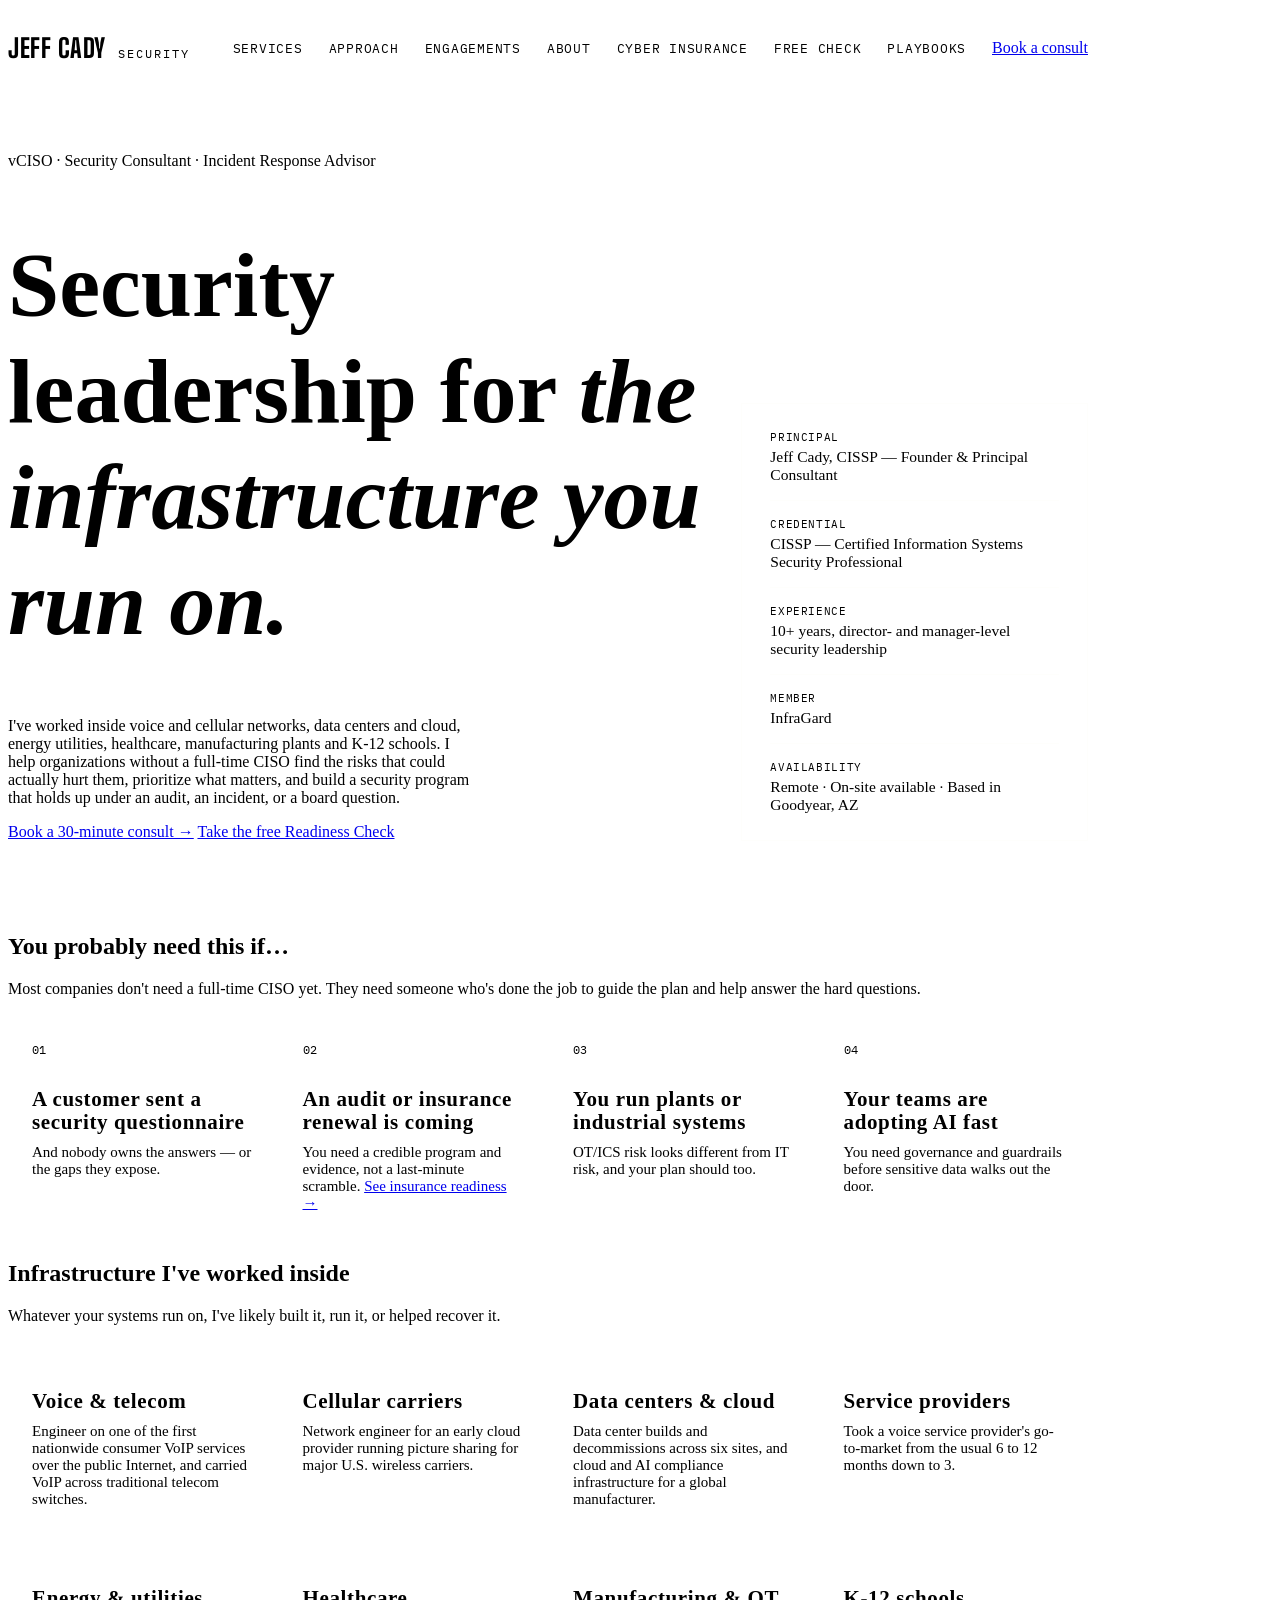
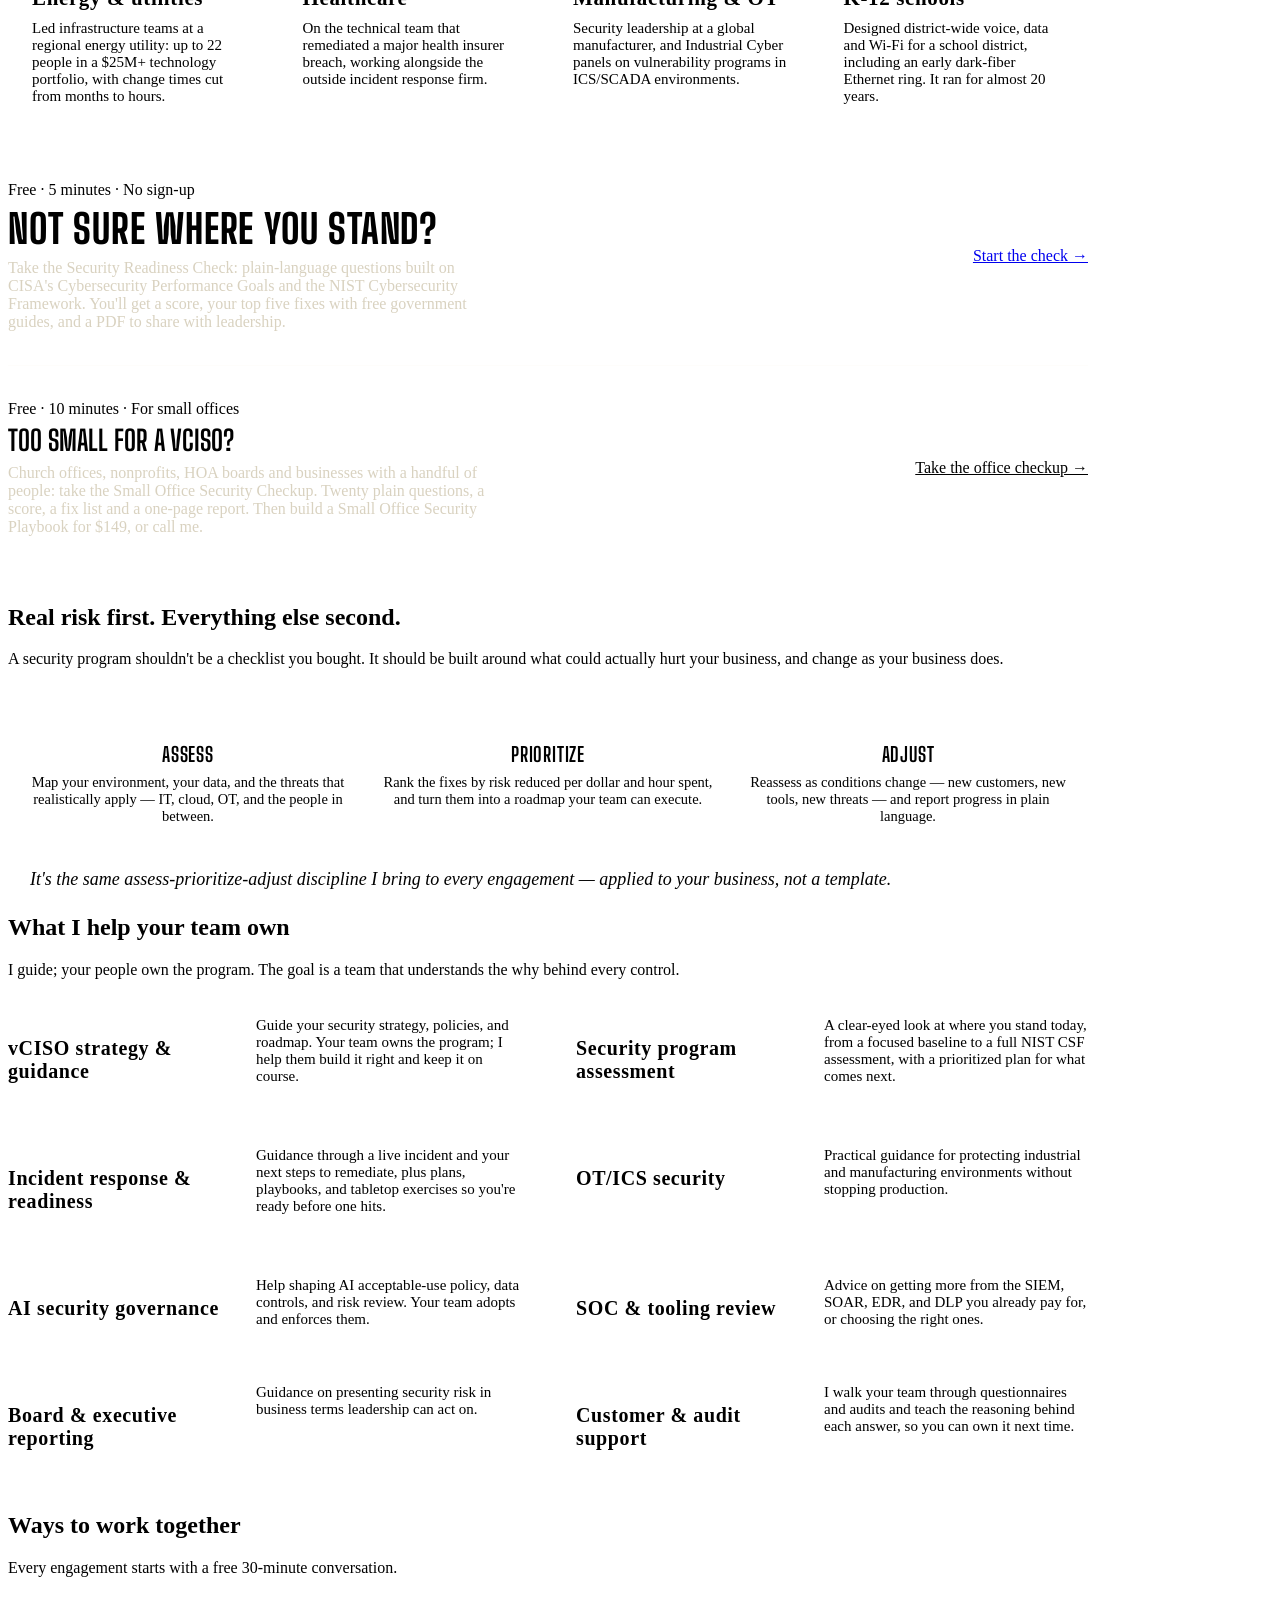
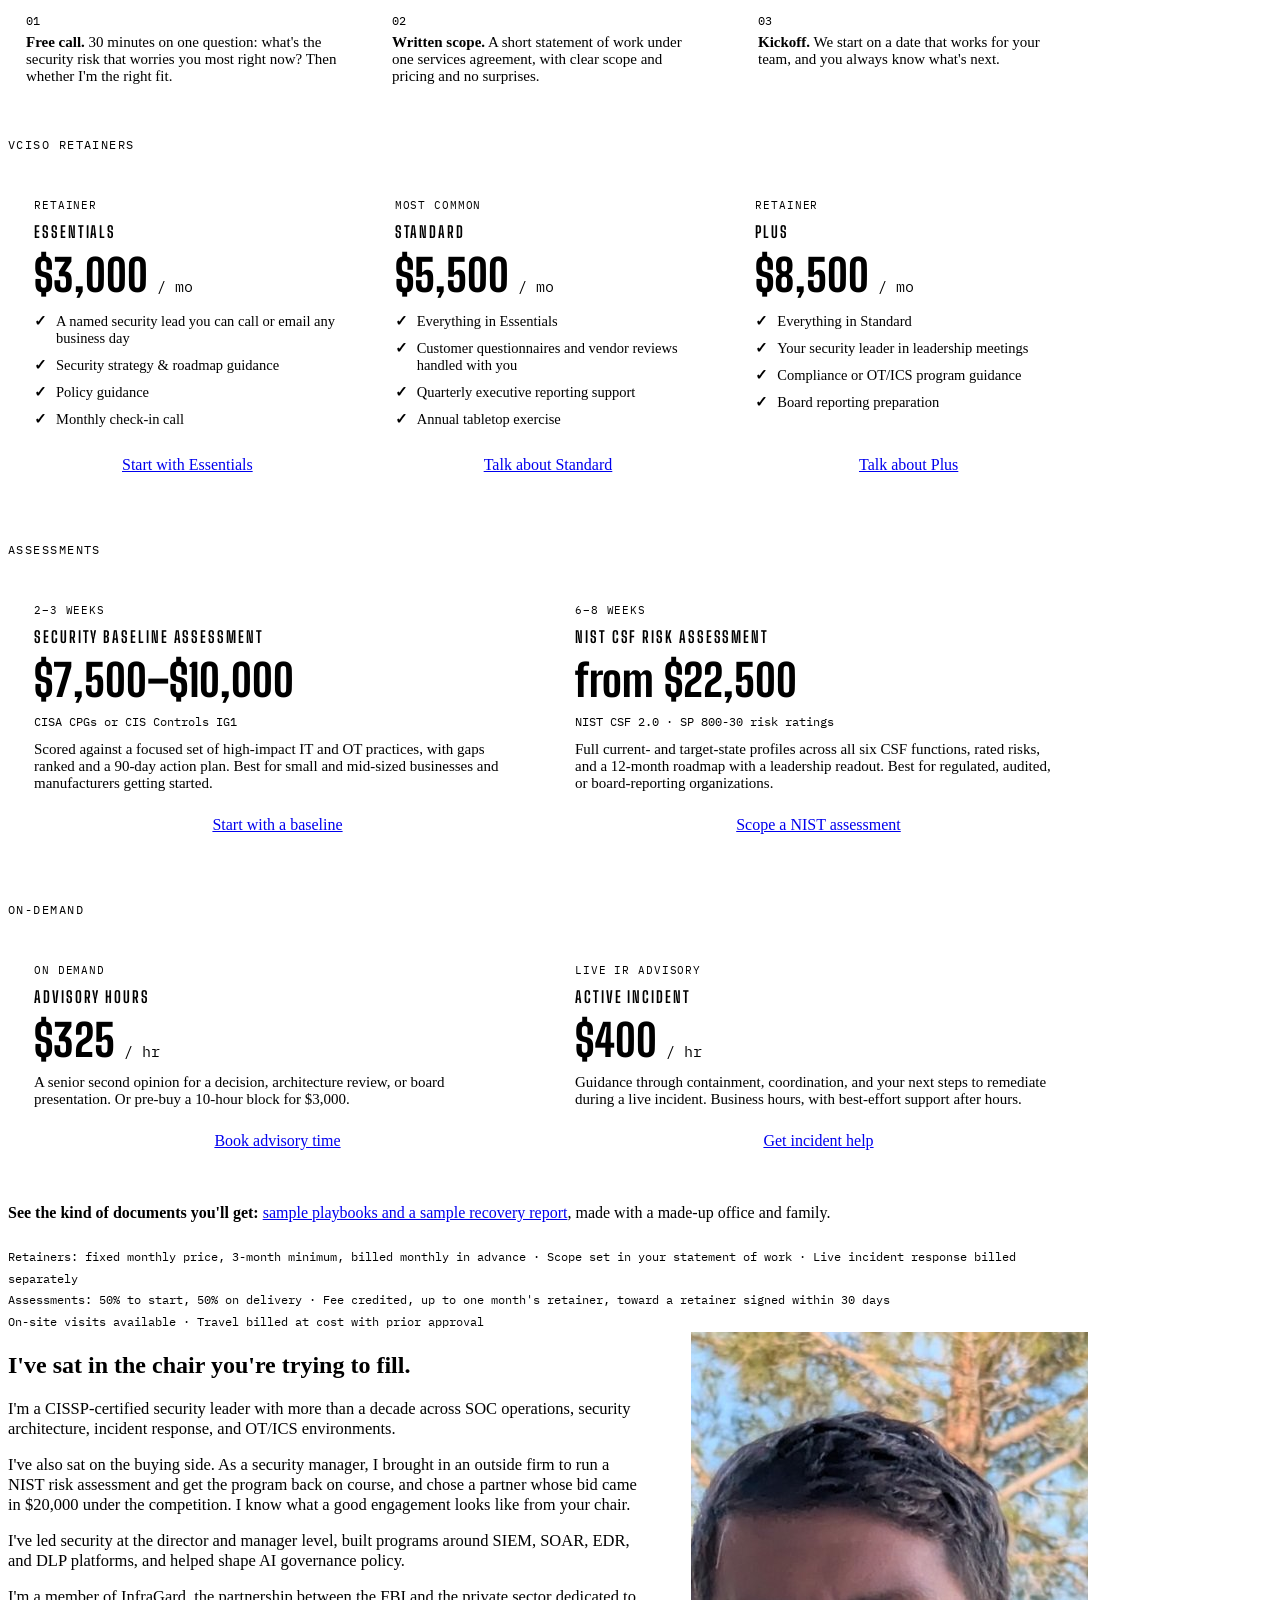
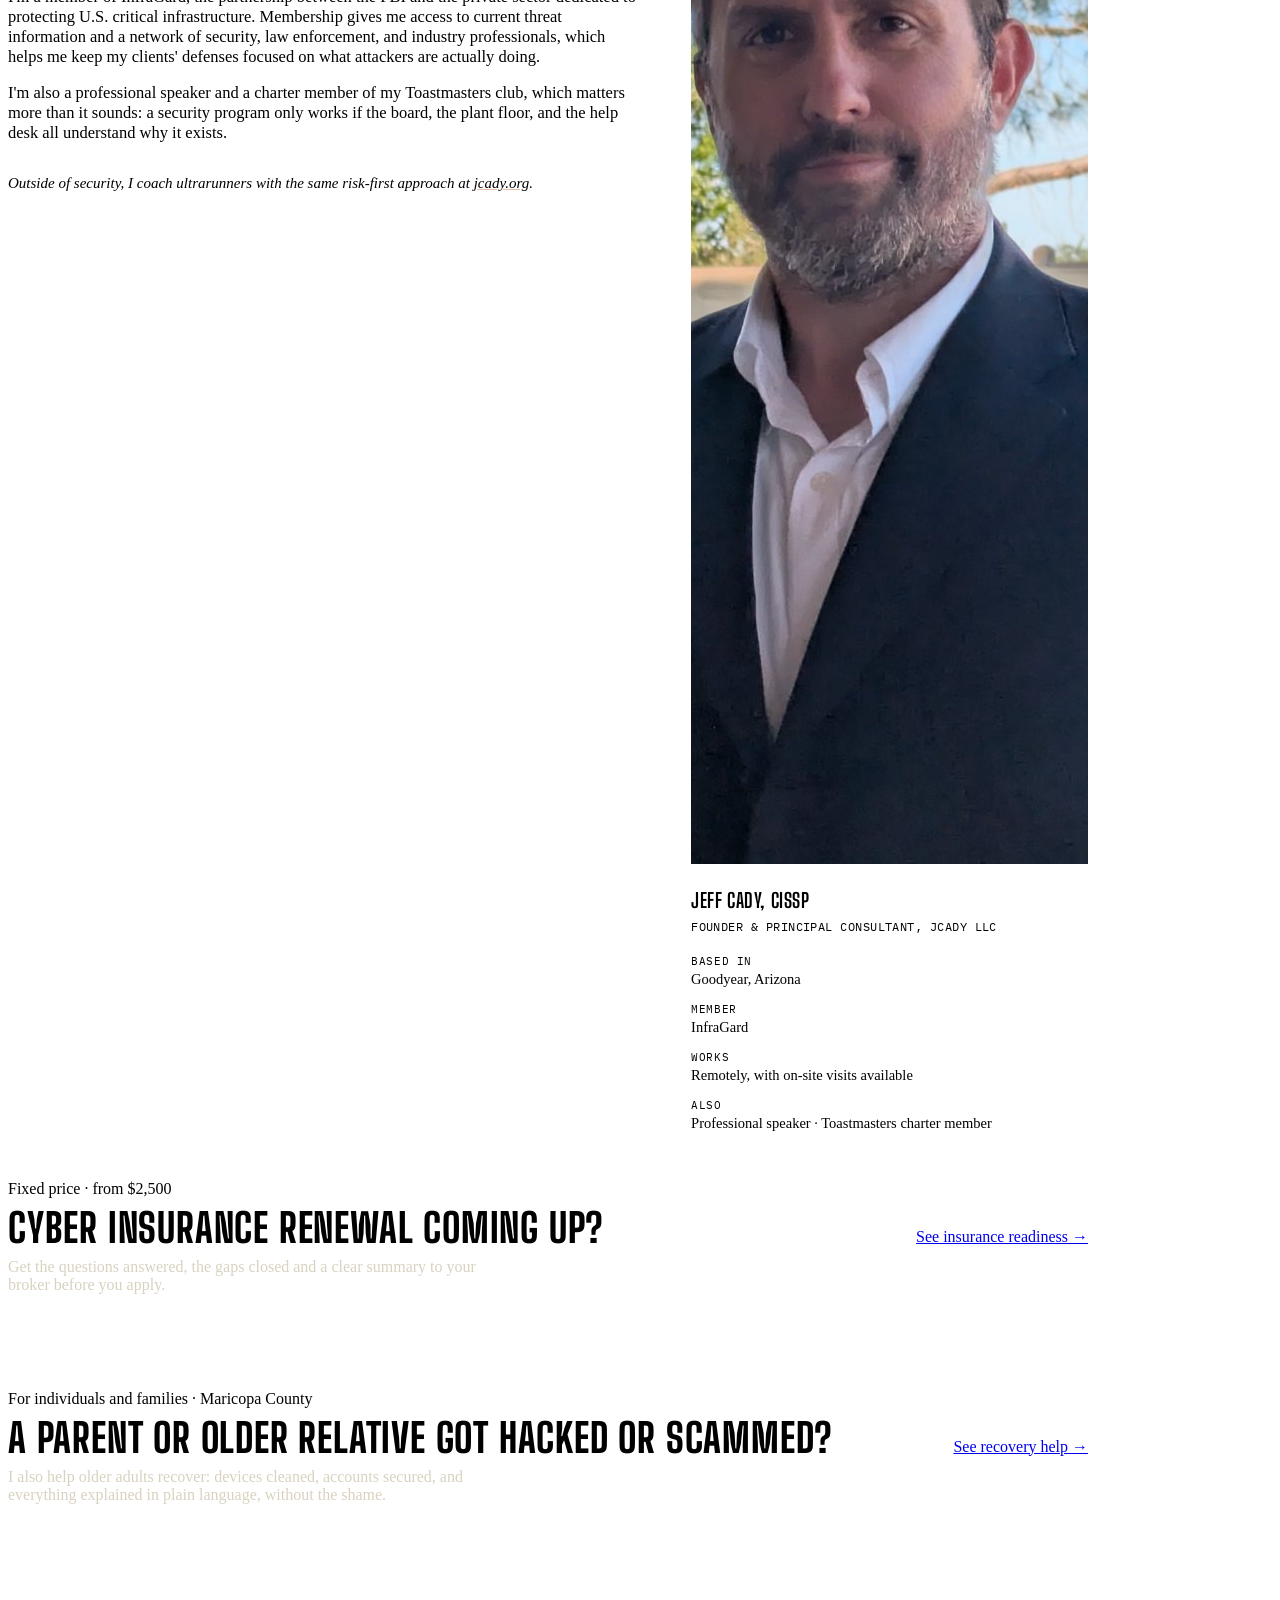
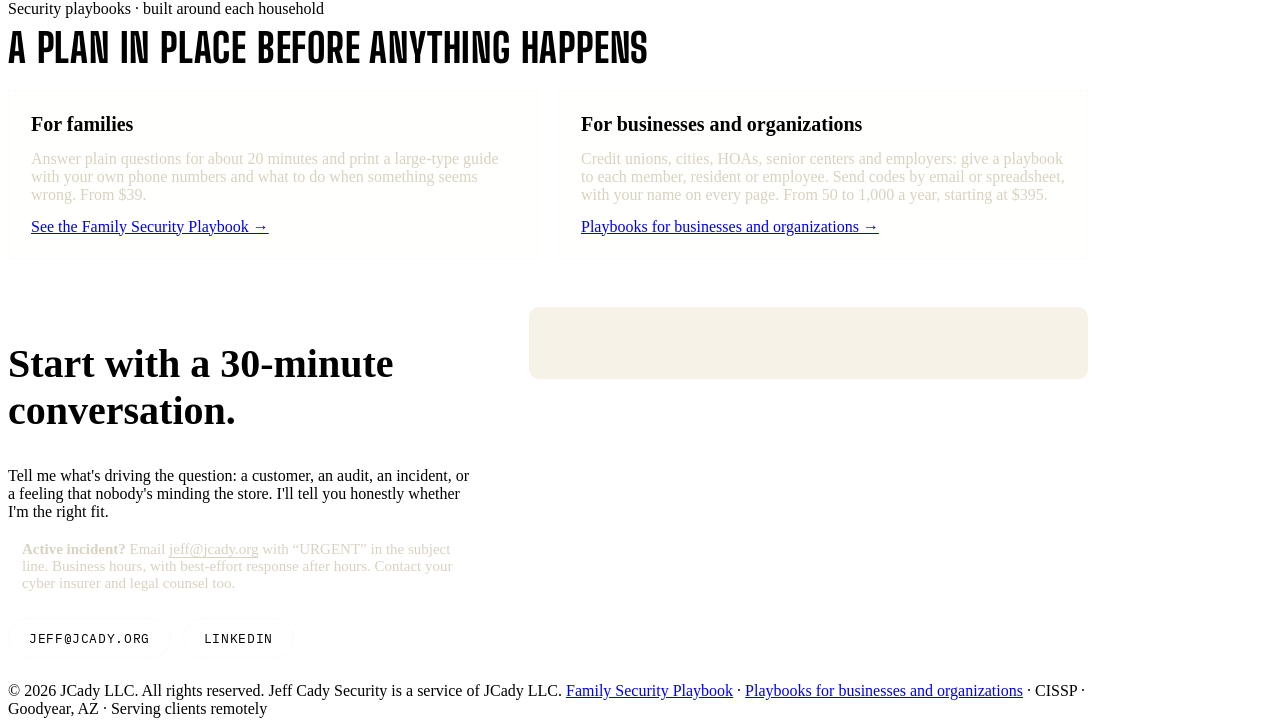
==== commit 02c84163: "Small offices and samples: office checkup on the home page, sample deliverables, first-hour steps on" ====
--- a/index.html
+++ b/index.html
@@ -132,6 +132,10 @@
   .check-band h2{font-family:'Big Shoulders Display',sans-serif;font-weight:800;text-transform:uppercase;letter-spacing:.02em;font-size:clamp(28px,4vw,40px);color:var(--cream);margin:10px 0 10px;line-height:1;}
   .check-band p{margin:0;color:#d9d2c0;max-width:62ch;}
   .check-band .btn{flex-shrink:0;}
+  .check-band .wrap.check-small{margin-top:34px;padding-top:34px;border-top:1px solid rgba(247,242,231,.18);}
+  .check-small h3{font-family:'Big Shoulders Display',sans-serif;font-weight:700;text-transform:uppercase;font-size:clamp(22px,3vw,28px);color:var(--cream);margin:8px 0;line-height:1.05;}
+  .check-band .btn.ghost{background:transparent;color:var(--cream);border-color:rgba(247,242,231,.6);}
+  .samples{margin:22px 0 0;font-size:16px;}
   @media (max-width:760px){.check-inner{flex-direction:column;align-items:flex-start;}}
   .pb-grid{display:grid;grid-template-columns:1fr 1fr;gap:20px;margin-top:22px;}
   .pb-col{background:rgba(247,242,231,.06);border:1px solid rgba(247,242,231,.22);border-radius:var(--radius);padding:22px;display:flex;flex-direction:column;gap:14px;align-items:flex-start;}
@@ -231,6 +235,14 @@
       </div>
       <a class="btn" href="rc.html">Start the check &rarr;</a>
     </div>
+    <div class="wrap check-inner check-small">
+      <div>
+        <div class="eyebrow">Free &middot; 10 minutes &middot; For small offices</div>
+        <h3 id="small-title">Too small for a vCISO?</h3>
+        <p>Church offices, nonprofits, HOA boards and businesses with a handful of people: take the Small Office Security Checkup. Twenty plain questions, a score, a fix list and a one-page report. Then build a Small Office Security Playbook for $149, or call me.</p>
+      </div>
+      <a class="btn ghost" href="https://business.familysecurityplaybook.com/checkup">Take the office checkup &rarr;</a>
+    </div>
   </section>
 
   <section id="approach">
@@ -332,6 +344,7 @@
           <a class="btn ghost" href="#contact">Get incident help</a>
         </div>
       </div>
+      <p class="samples"><b>See the kind of documents you'll get:</b> <a href="https://familysecurityplaybook.com/examples">sample playbooks and a sample recovery report</a>, made with a made-up office and family.</p>
       <p class="terms">Retainers: fixed monthly price, 3-month minimum, billed monthly in advance · Scope set in your statement of work · Live incident response billed separately<br>Assessments: 50% to start, 50% on delivery · Fee credited, up to one month's retainer, toward a retainer signed within 30 days<br>On-site visits available · Travel billed at cost with prior approval</p>
     </div>
   </section>
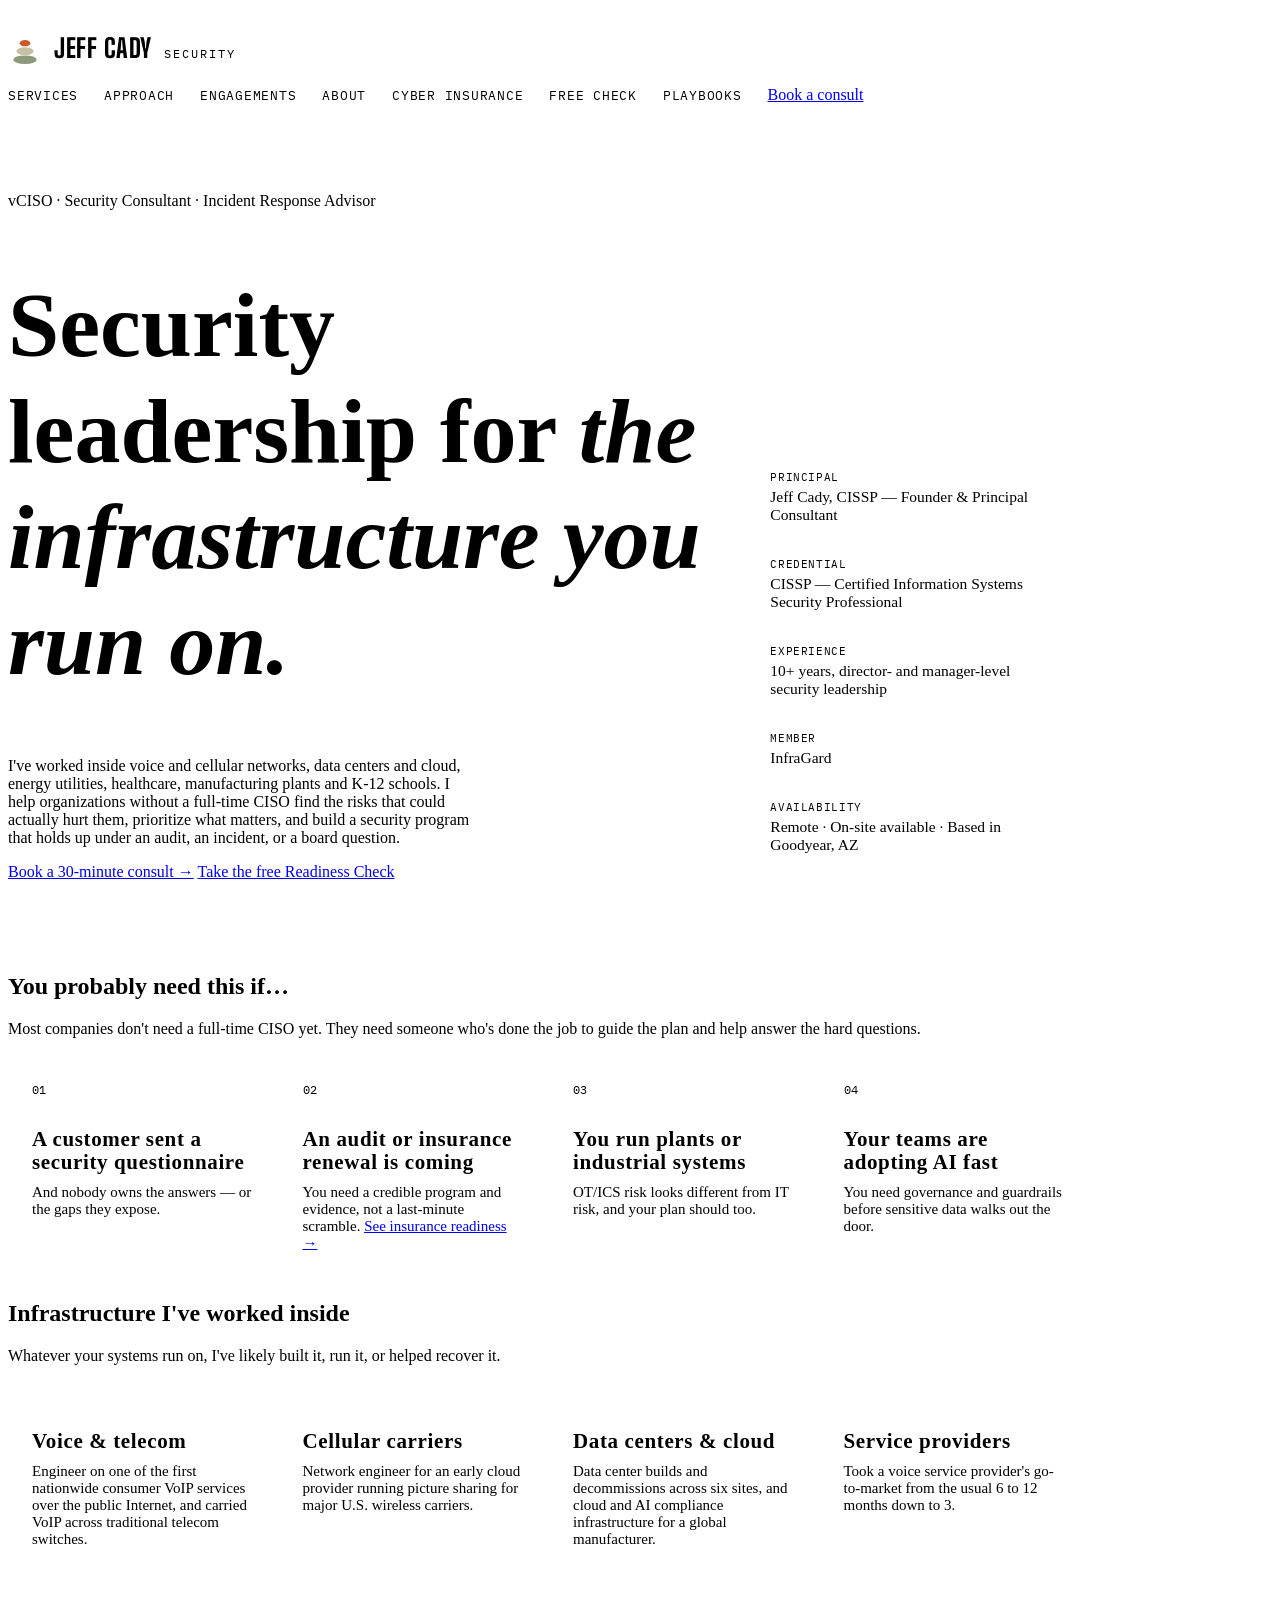
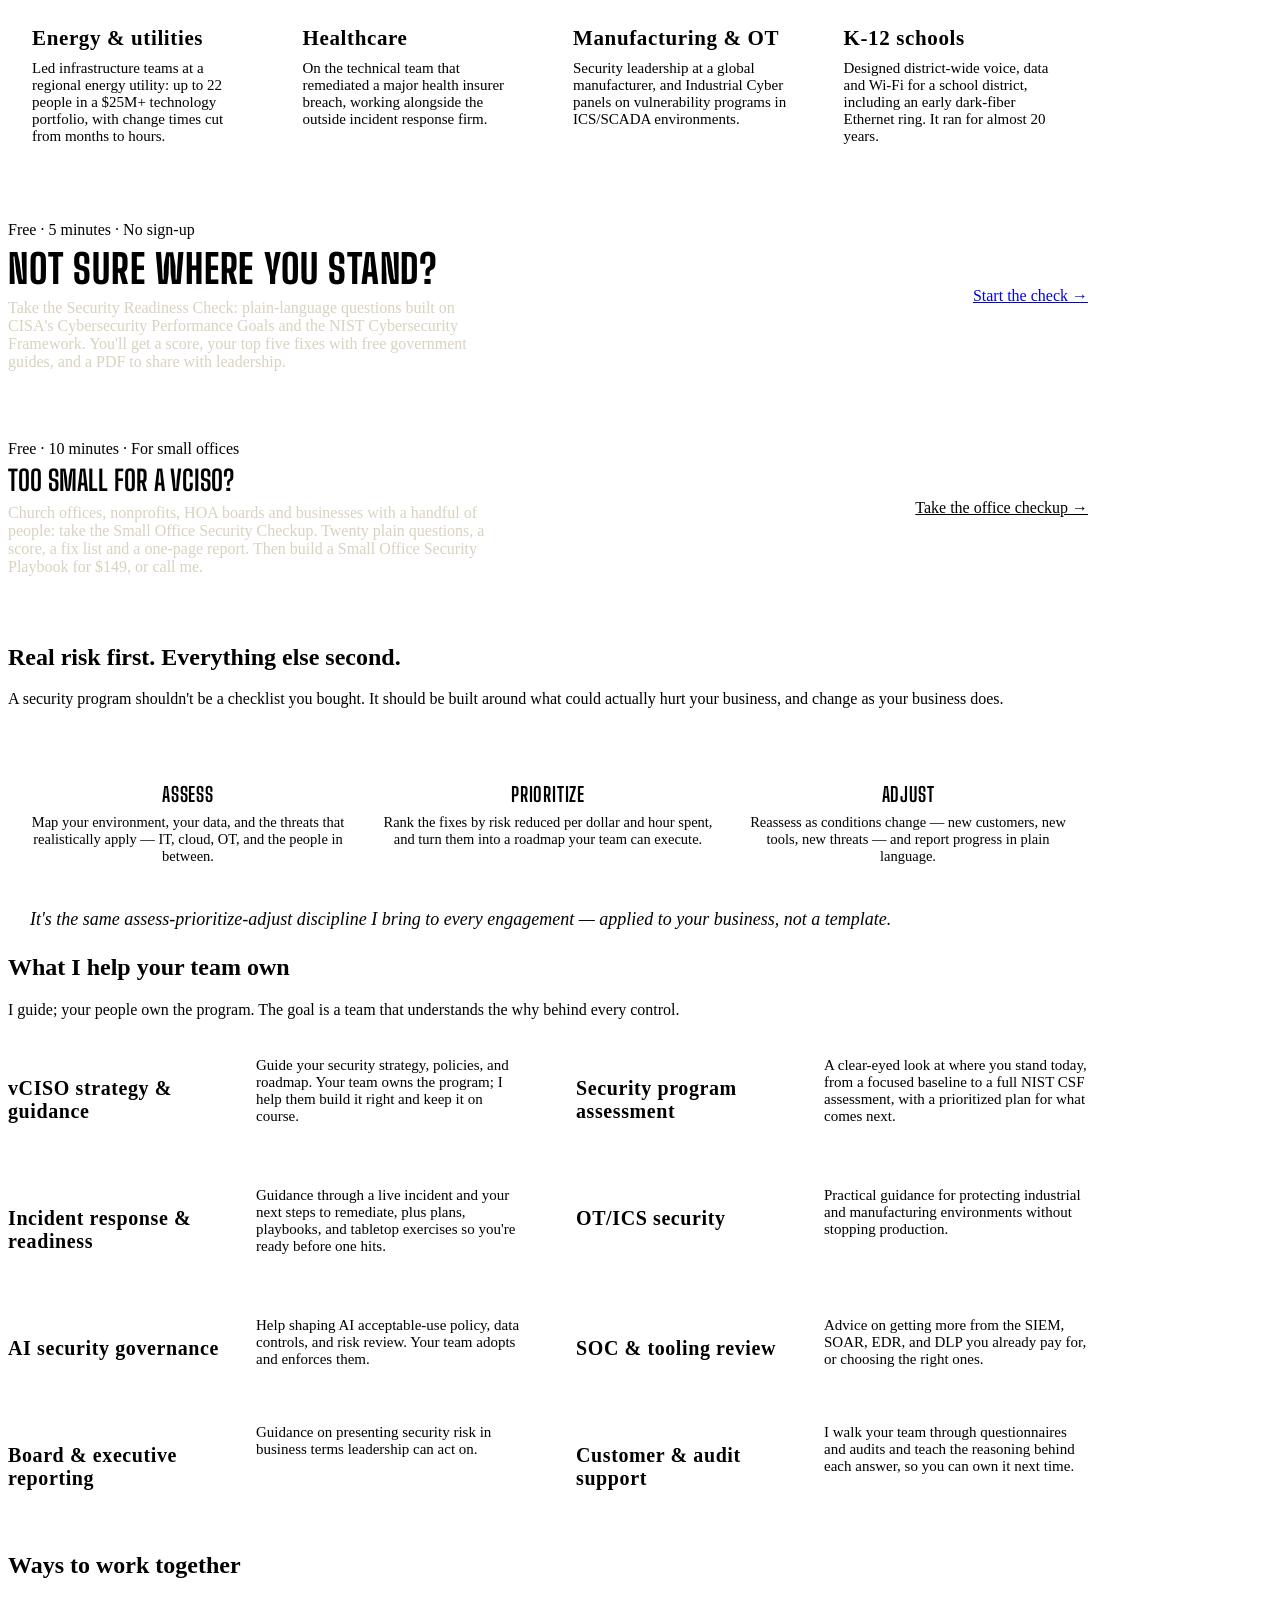
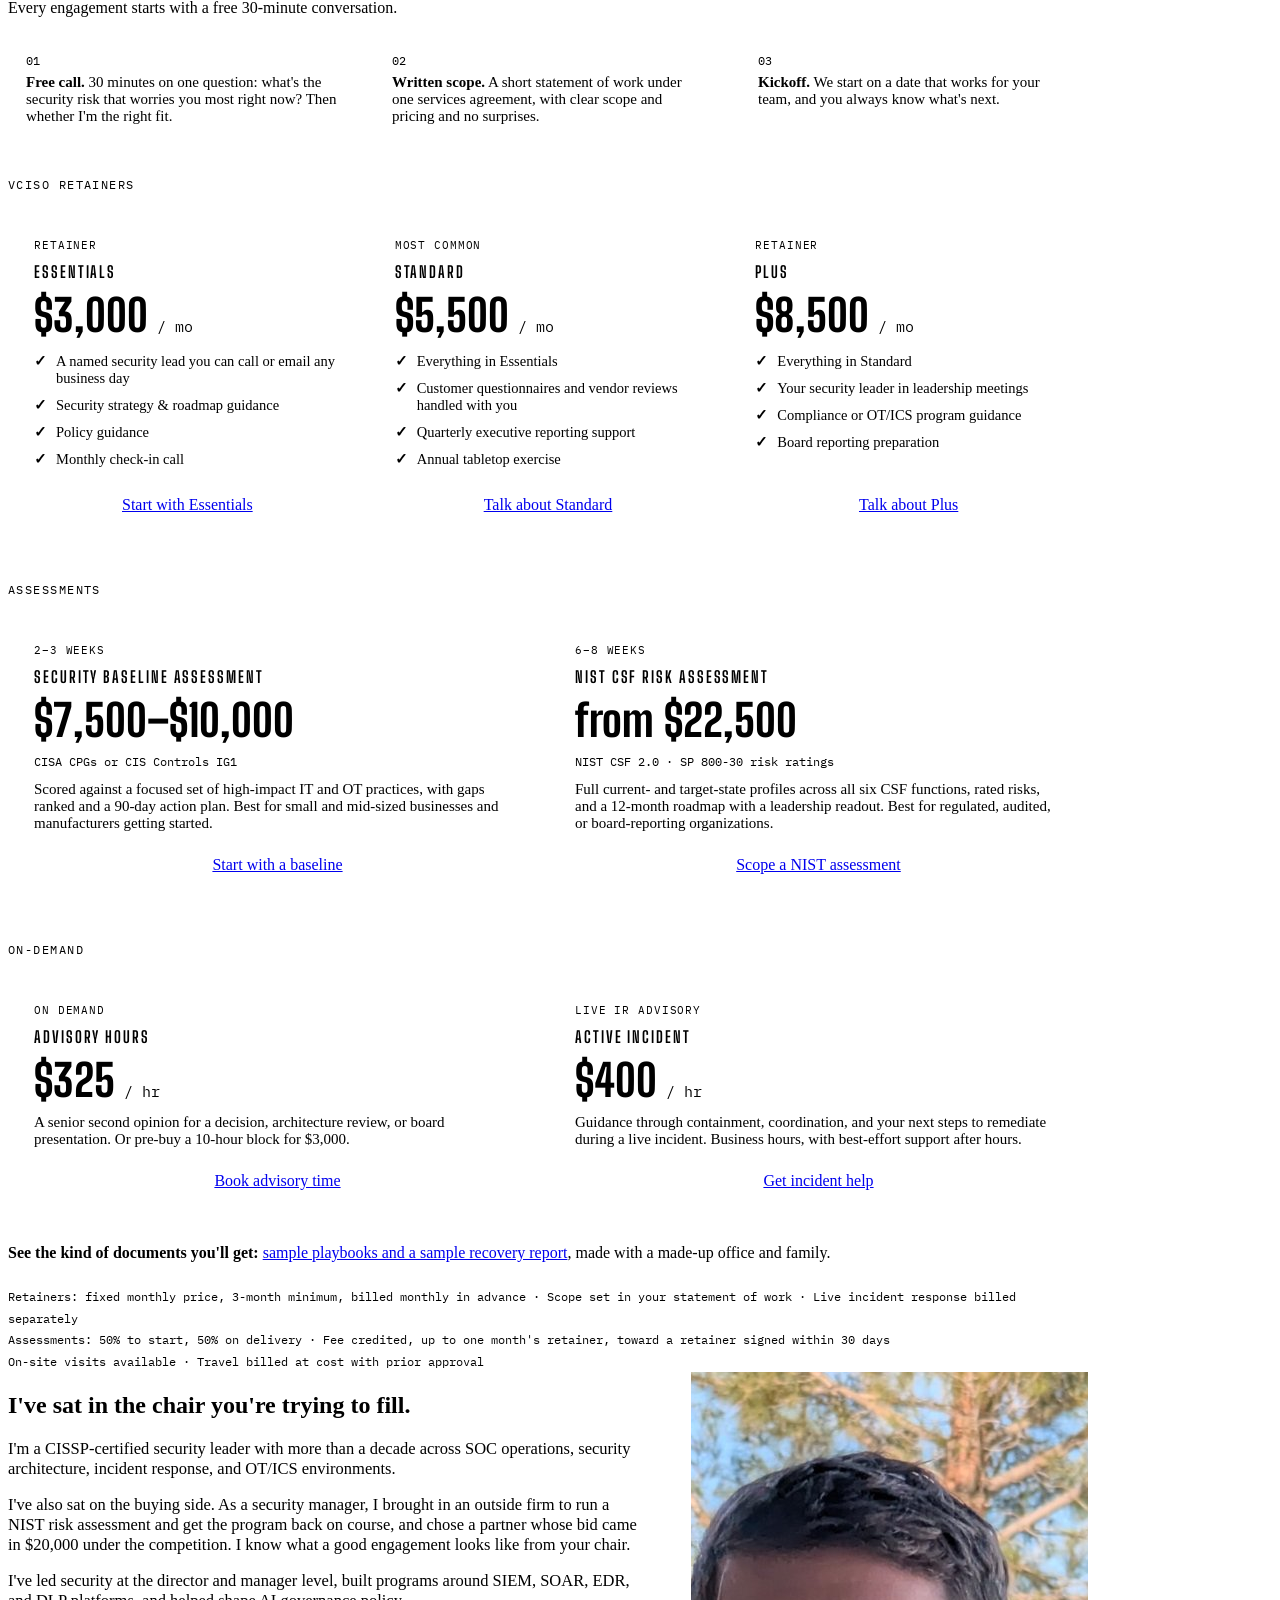
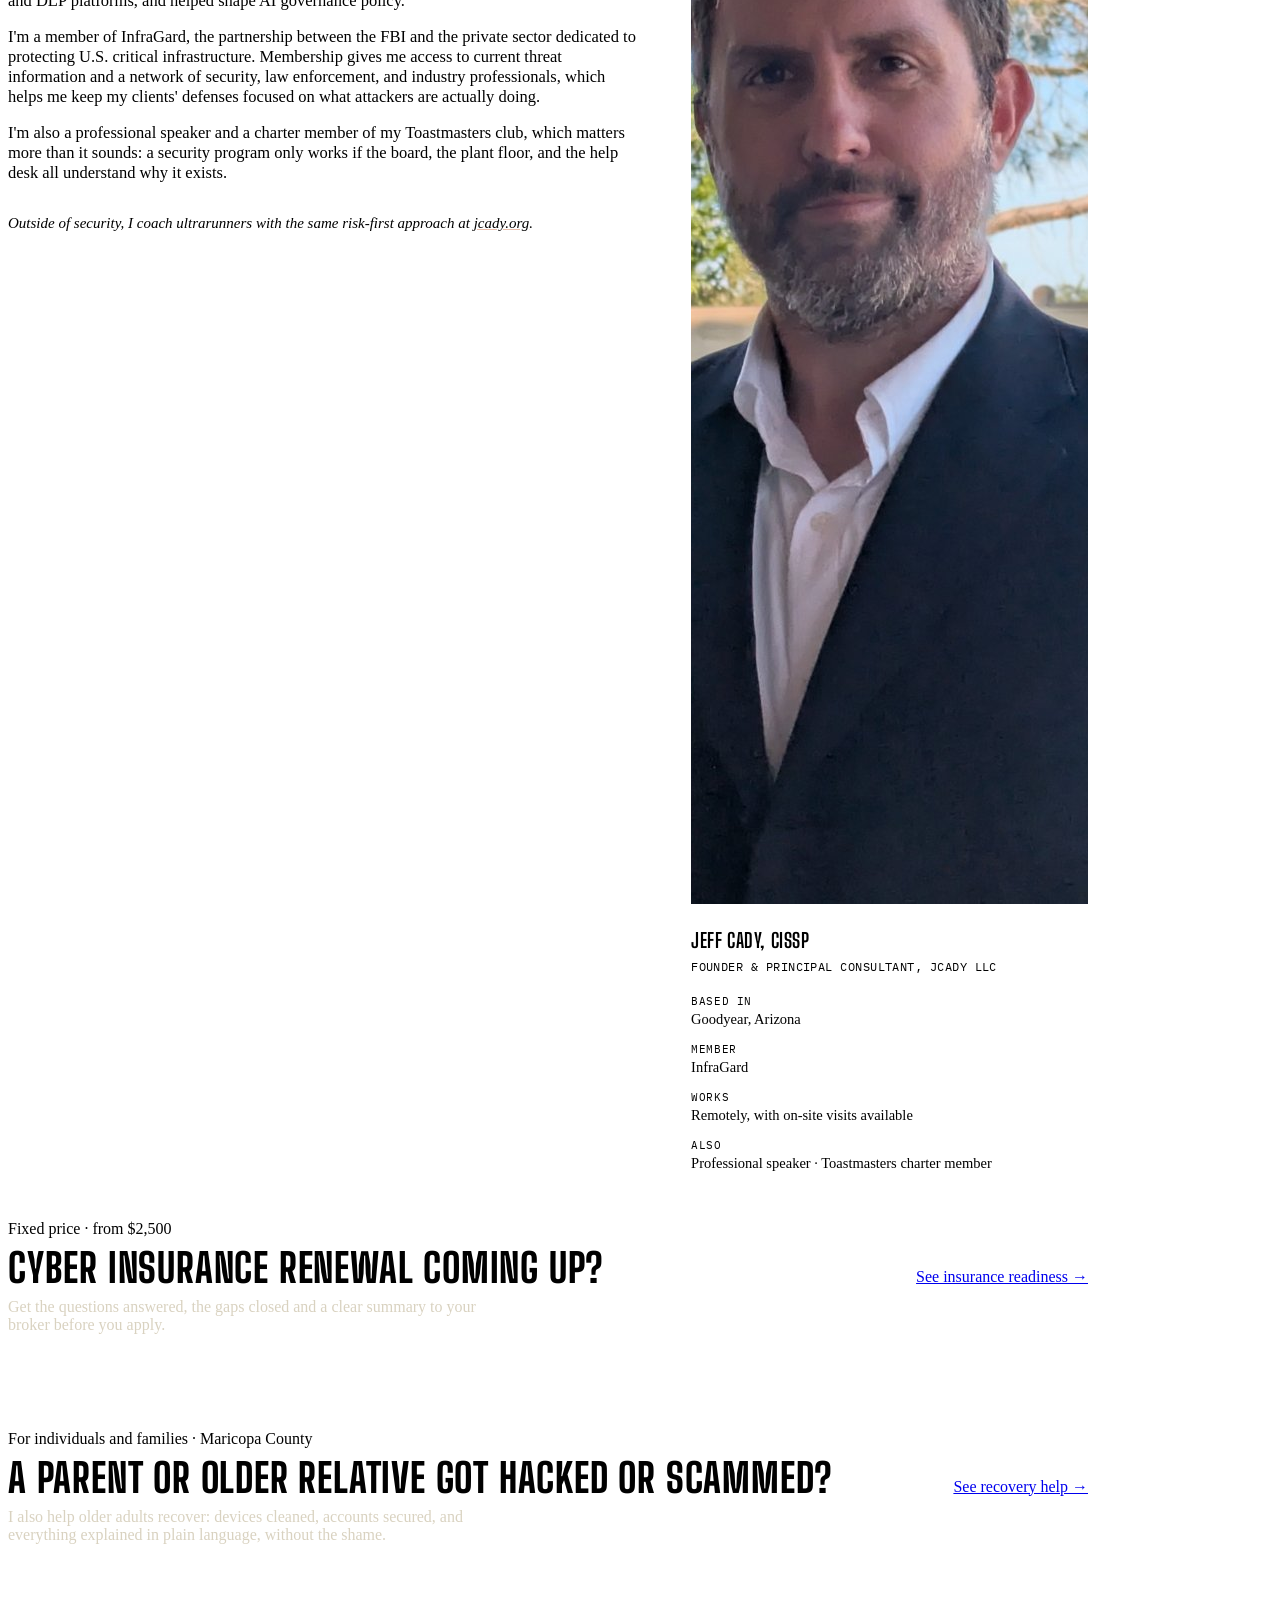
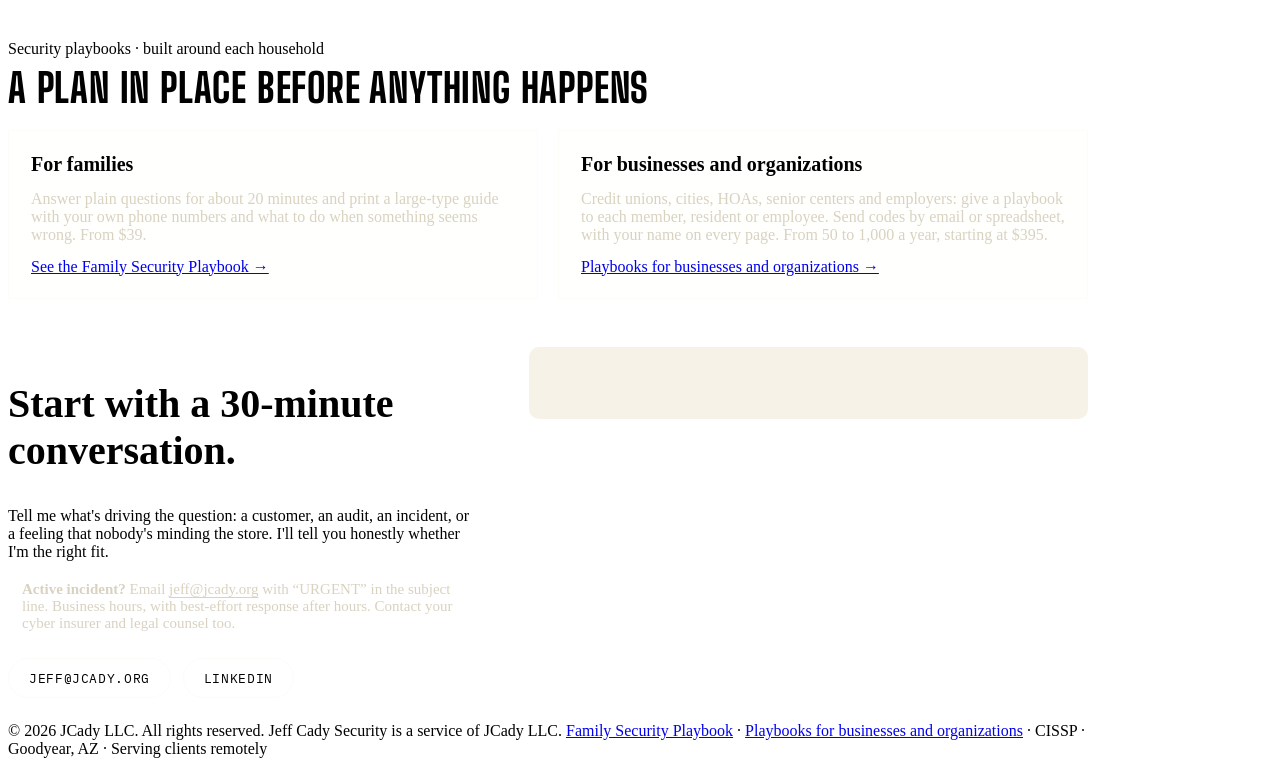
==== commit 8e499f2d: "The JCady cairn beside the name on every page, and as the tab icon Co-Authored-By: Claude Opus 5.5 <" ====
--- a/index.html
+++ b/index.html
@@ -4,6 +4,7 @@
 <meta charset="UTF-8">
 <meta name="viewport" content="width=device-width, initial-scale=1">
 <title>Jeff Cady — vCISO, Security Consultant &amp; Incident Response Advisor</title>
+<link rel="icon" href="favicon.svg" type="image/svg+xml">
 <meta name="description" content="CISSP-certified vCISO, security consultant, and incident response advisor. Risk-first security guidance for organizations without a full-time CISO, from someone who has worked inside telecom, cellular, cloud, energy, healthcare, manufacturing and K-12 infrastructure. Remote, with on-site visits available.">
 <link rel="preconnect" href="https://fonts.googleapis.com">
 <link rel="preconnect" href="https://fonts.gstatic.com" crossorigin>
@@ -22,6 +23,7 @@
   .brand b{font-family:'Big Shoulders Display',sans-serif;font-size:26px;font-weight:800;letter-spacing:0.02em;text-transform:uppercase;}
   .brand b em{font-style:normal;color:var(--accent);}
   .brand span{font-family:'IBM Plex Mono',monospace;font-size:12px;letter-spacing:0.17em;text-transform:uppercase;color:var(--dim);}
+  .brand img.mark{align-self:center;width:34px;height:34px;flex:none;}
   .topnav{display:flex;align-items:center;gap:26px;flex-wrap:wrap;}
   .topnav a:not(.btn){font-family:'IBM Plex Mono',monospace;font-size:12.5px;letter-spacing:0.06em;text-transform:uppercase;color:var(--cream);text-decoration:none;}
   .topnav a:not(.btn):hover{color:var(--accent);}
@@ -159,7 +161,7 @@
 <header class="hero" id="top">
   <div class="wrap">
     <div class="topbar">
-      <a class="brand" href="#top"><b>Jeff <em>Cady</em></b><span>Security</span></a>
+      <a class="brand" href="#top"><img class="mark" src="cairn.svg" alt="" width="34" height="34"><b>Jeff <em>Cady</em></b><span>Security</span></a>
       <nav class="topnav" aria-label="Main">
         <a href="#services">Services</a>
         <a href="#approach">Approach</a>
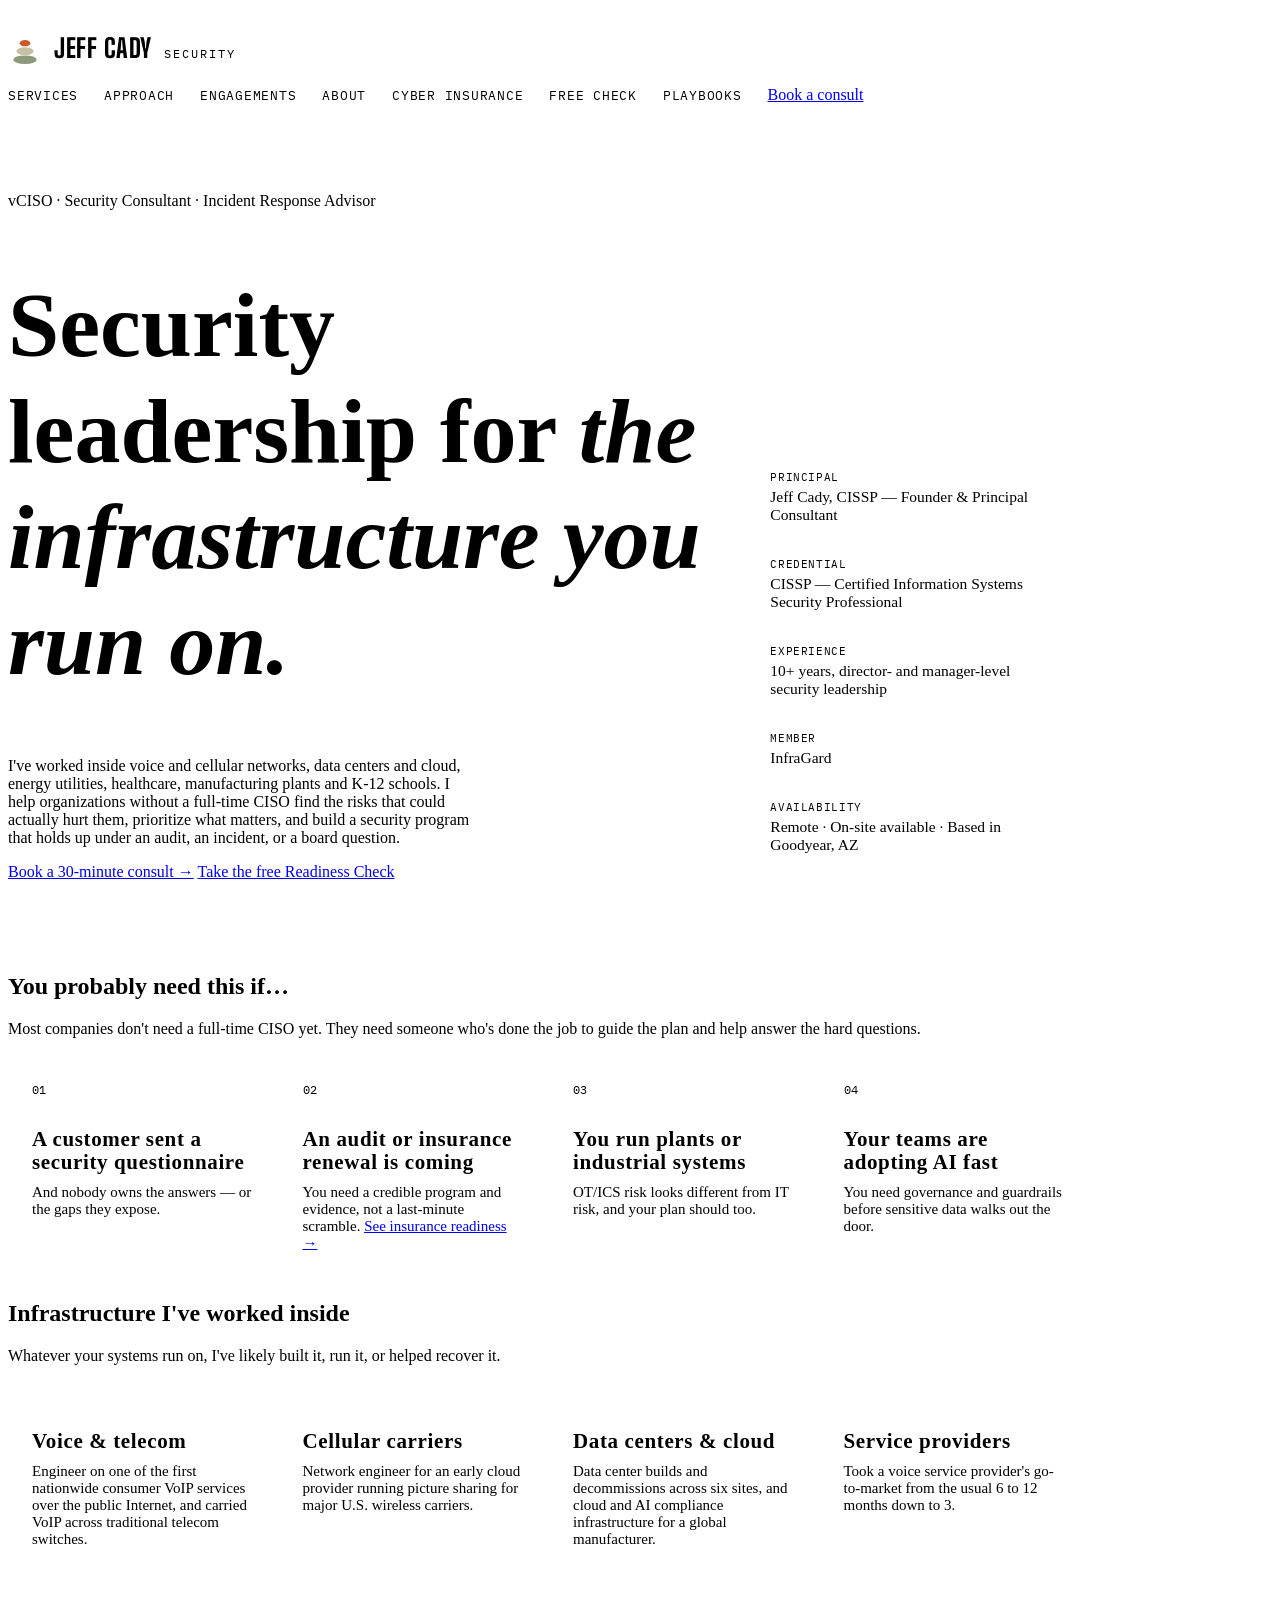
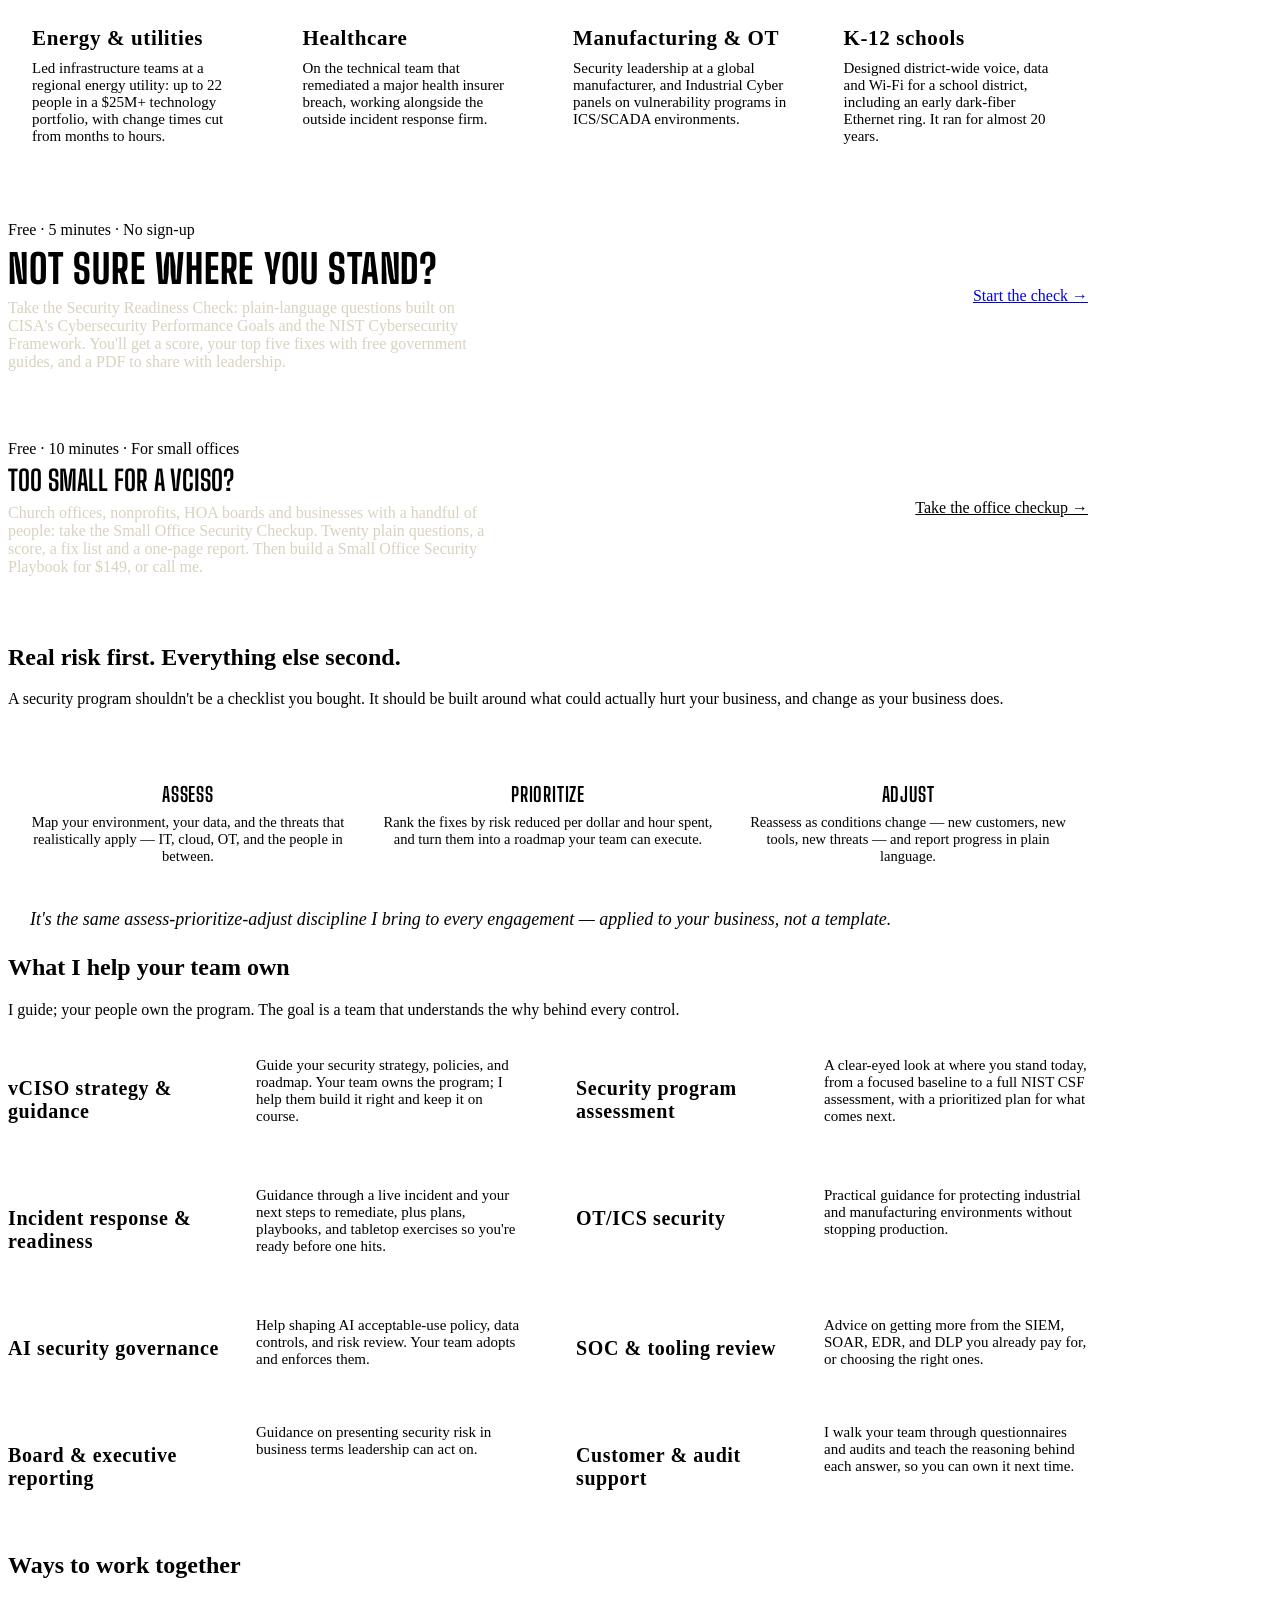
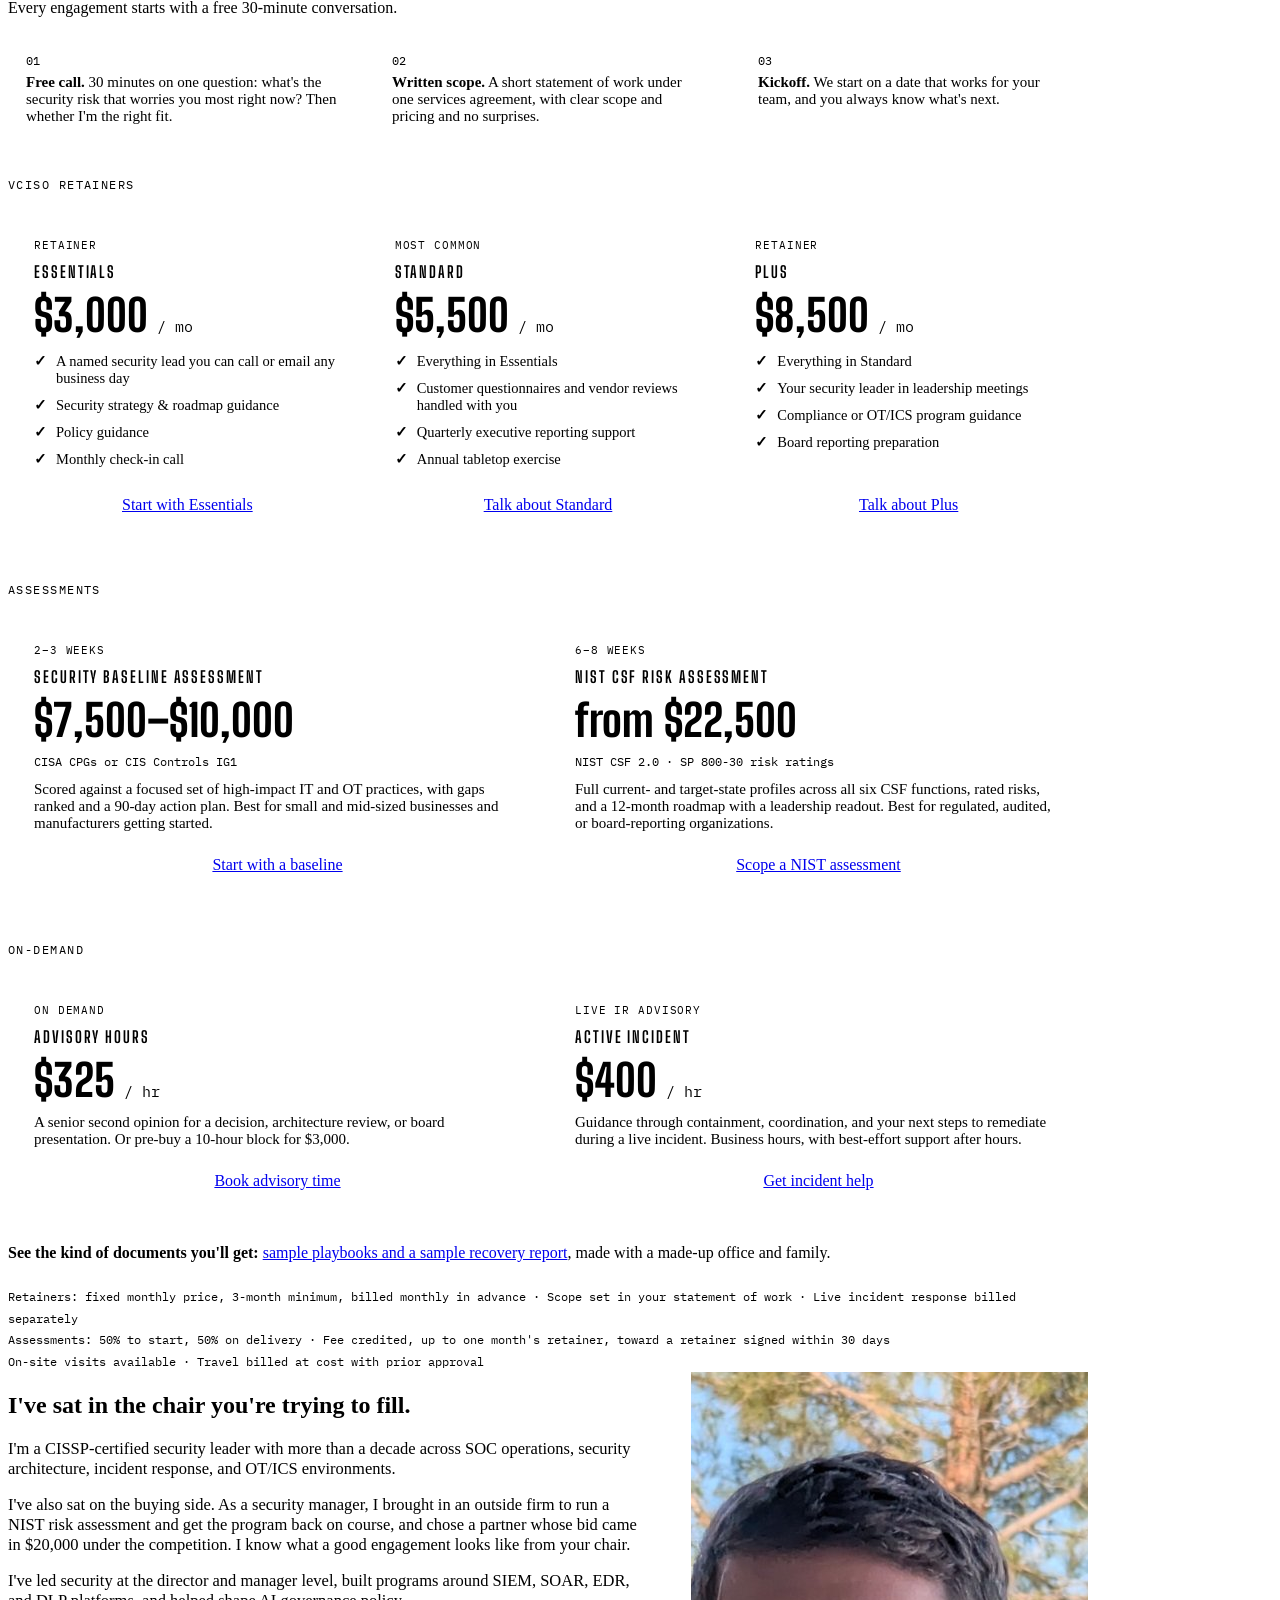
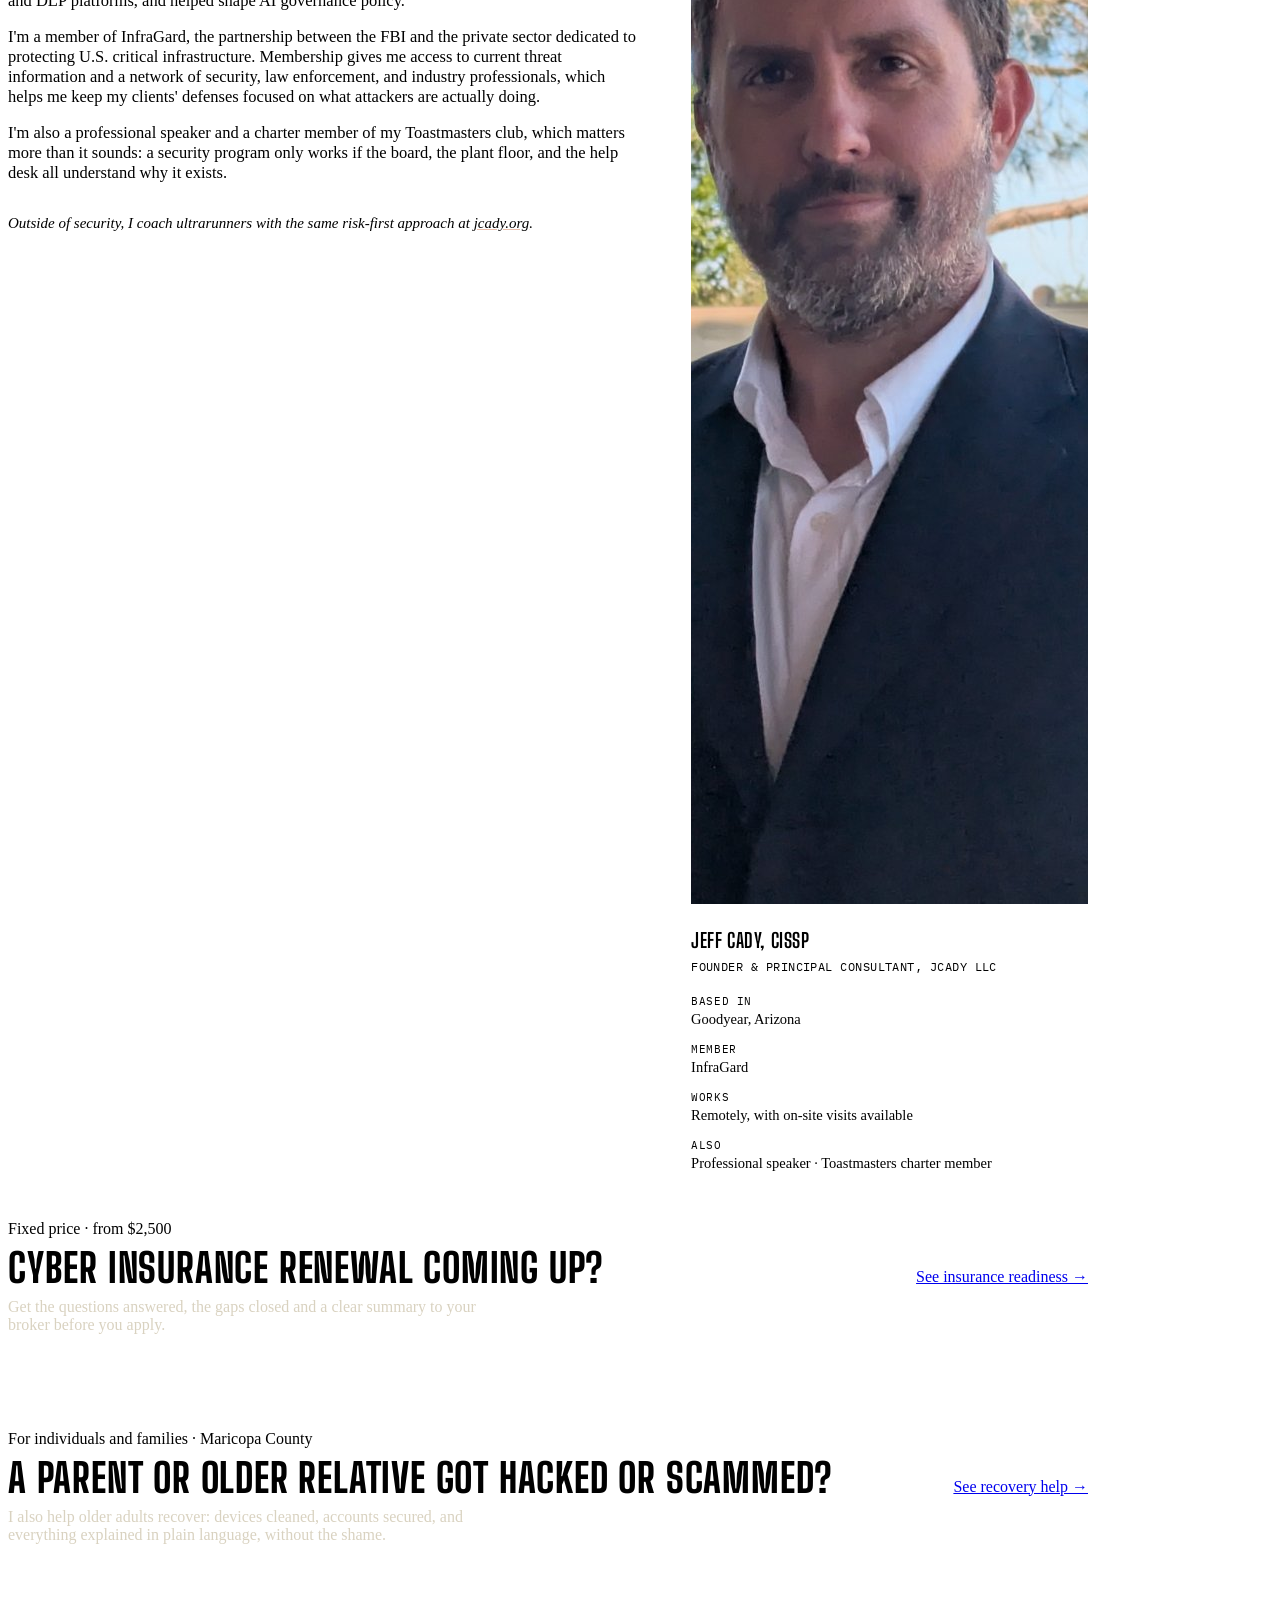
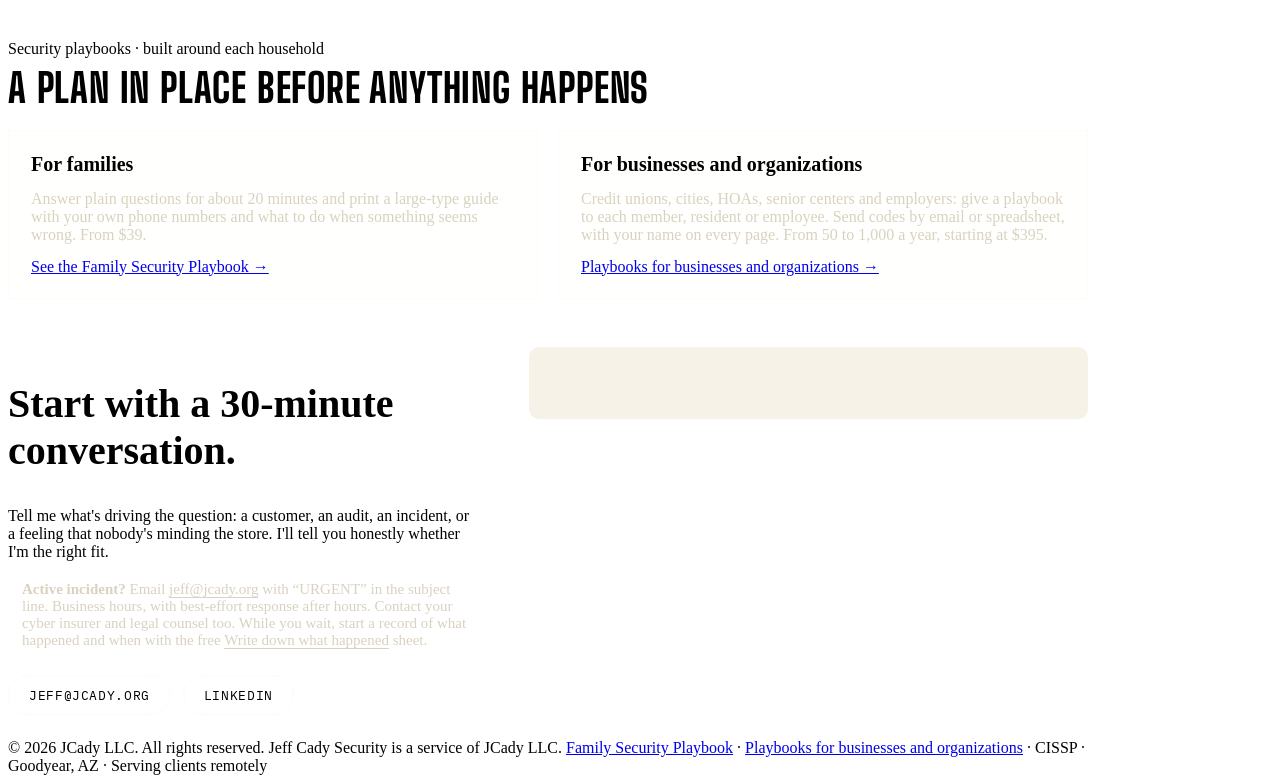
==== commit 59be72ab: "Link the free 'Write down what happened' record sheet from Elder Response and the active-incident li" ====
--- a/index.html
+++ b/index.html
@@ -426,7 +426,7 @@
       <div>
         <h2>Start with a 30-minute conversation.</h2>
         <p class="lead-f">Tell me what's driving the question: a customer, an audit, an incident, or a feeling that nobody's minding the store. I'll tell you honestly whether I'm the right fit.</p>
-        <p class="urgent"><b>Active incident?</b> Email <a href="mailto:jeff@jcady.org?subject=URGENT%20-%20Active%20incident">jeff@jcady.org</a> with &ldquo;URGENT&rdquo; in the subject line. Business hours, with best-effort response after hours. Contact your cyber insurer and legal counsel too.</p>
+        <p class="urgent"><b>Active incident?</b> Email <a href="mailto:jeff@jcady.org?subject=URGENT%20-%20Active%20incident">jeff@jcady.org</a> with &ldquo;URGENT&rdquo; in the subject line. Business hours, with best-effort response after hours. Contact your cyber insurer and legal counsel too. While you wait, start a record of what happened and when with the free <a href="https://familysecurityplaybook.com/help-now/record.html">Write down what happened</a> sheet.</p>
         <div class="social-links">
           <a href="mailto:jeff@jcady.org">jeff@jcady.org</a>
           <a href="https://www.linkedin.com/in/jeffreycady/" target="_blank" rel="noopener">LinkedIn</a>
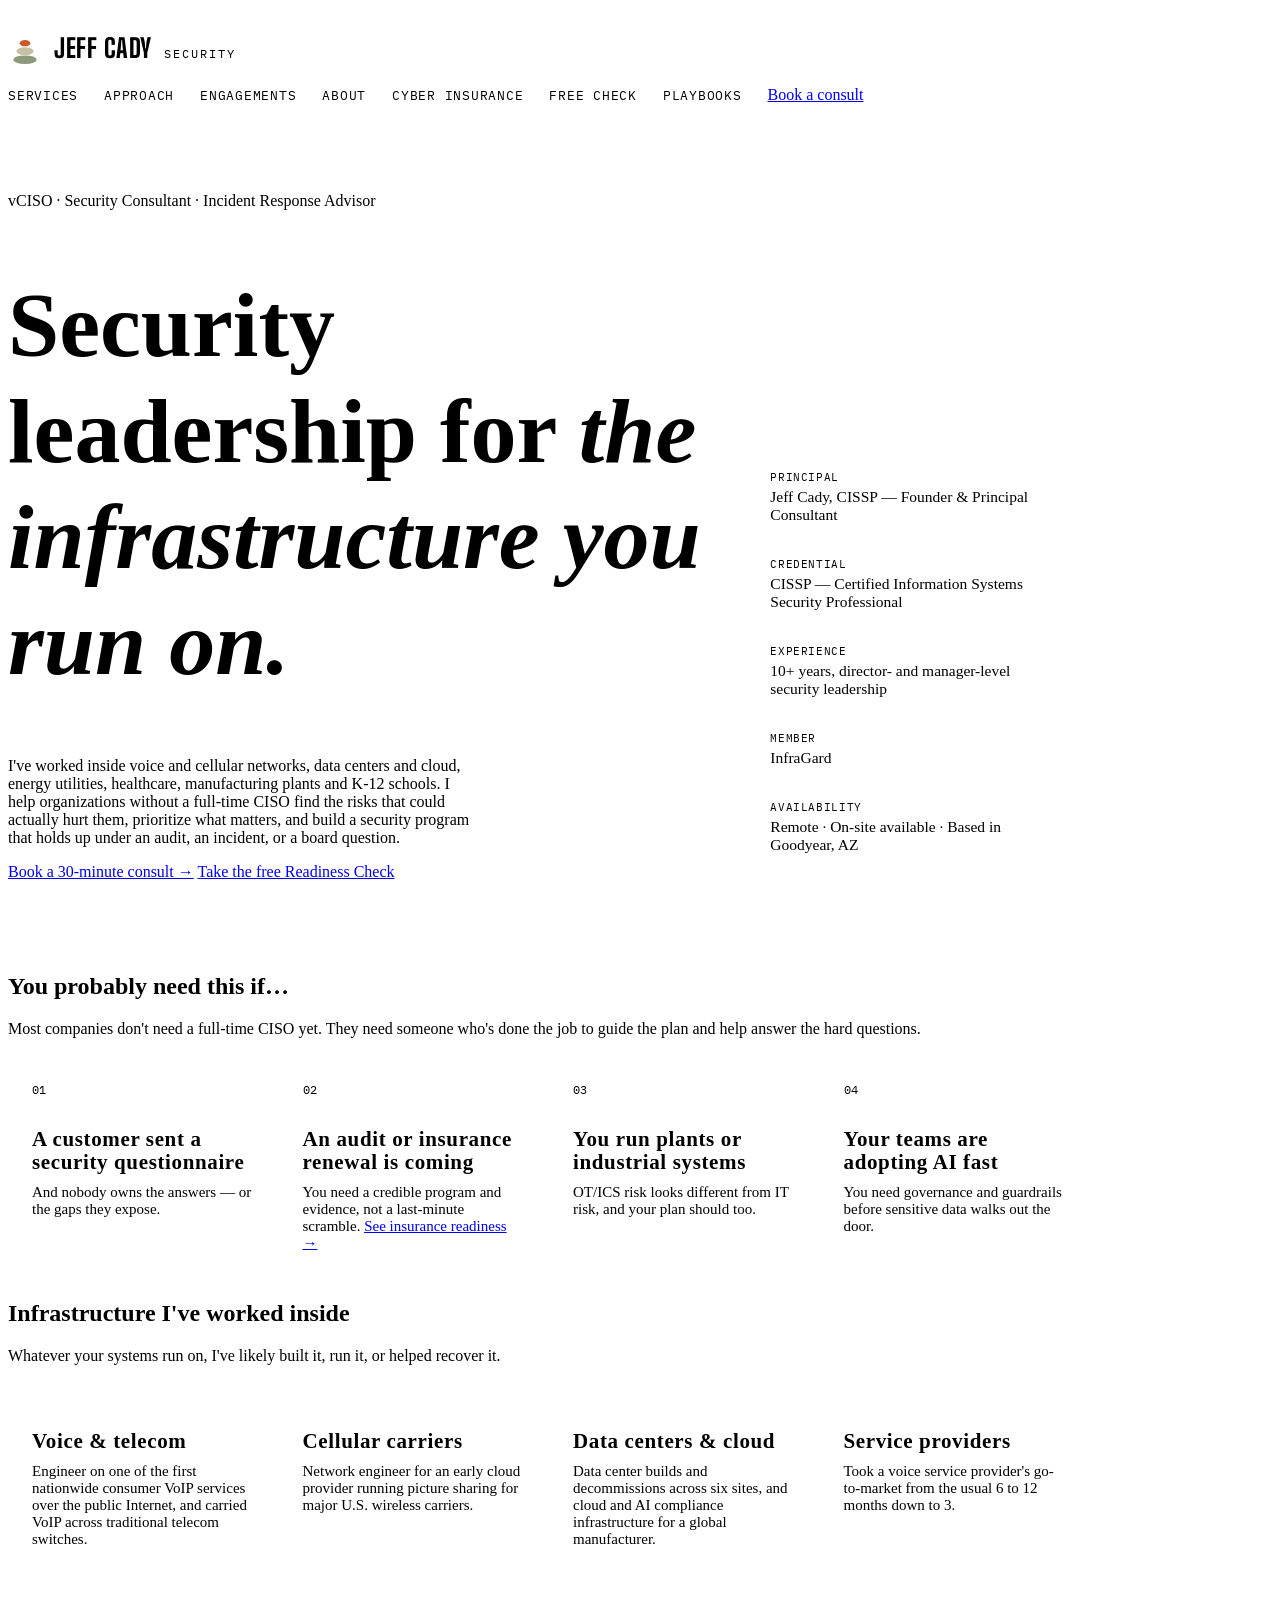
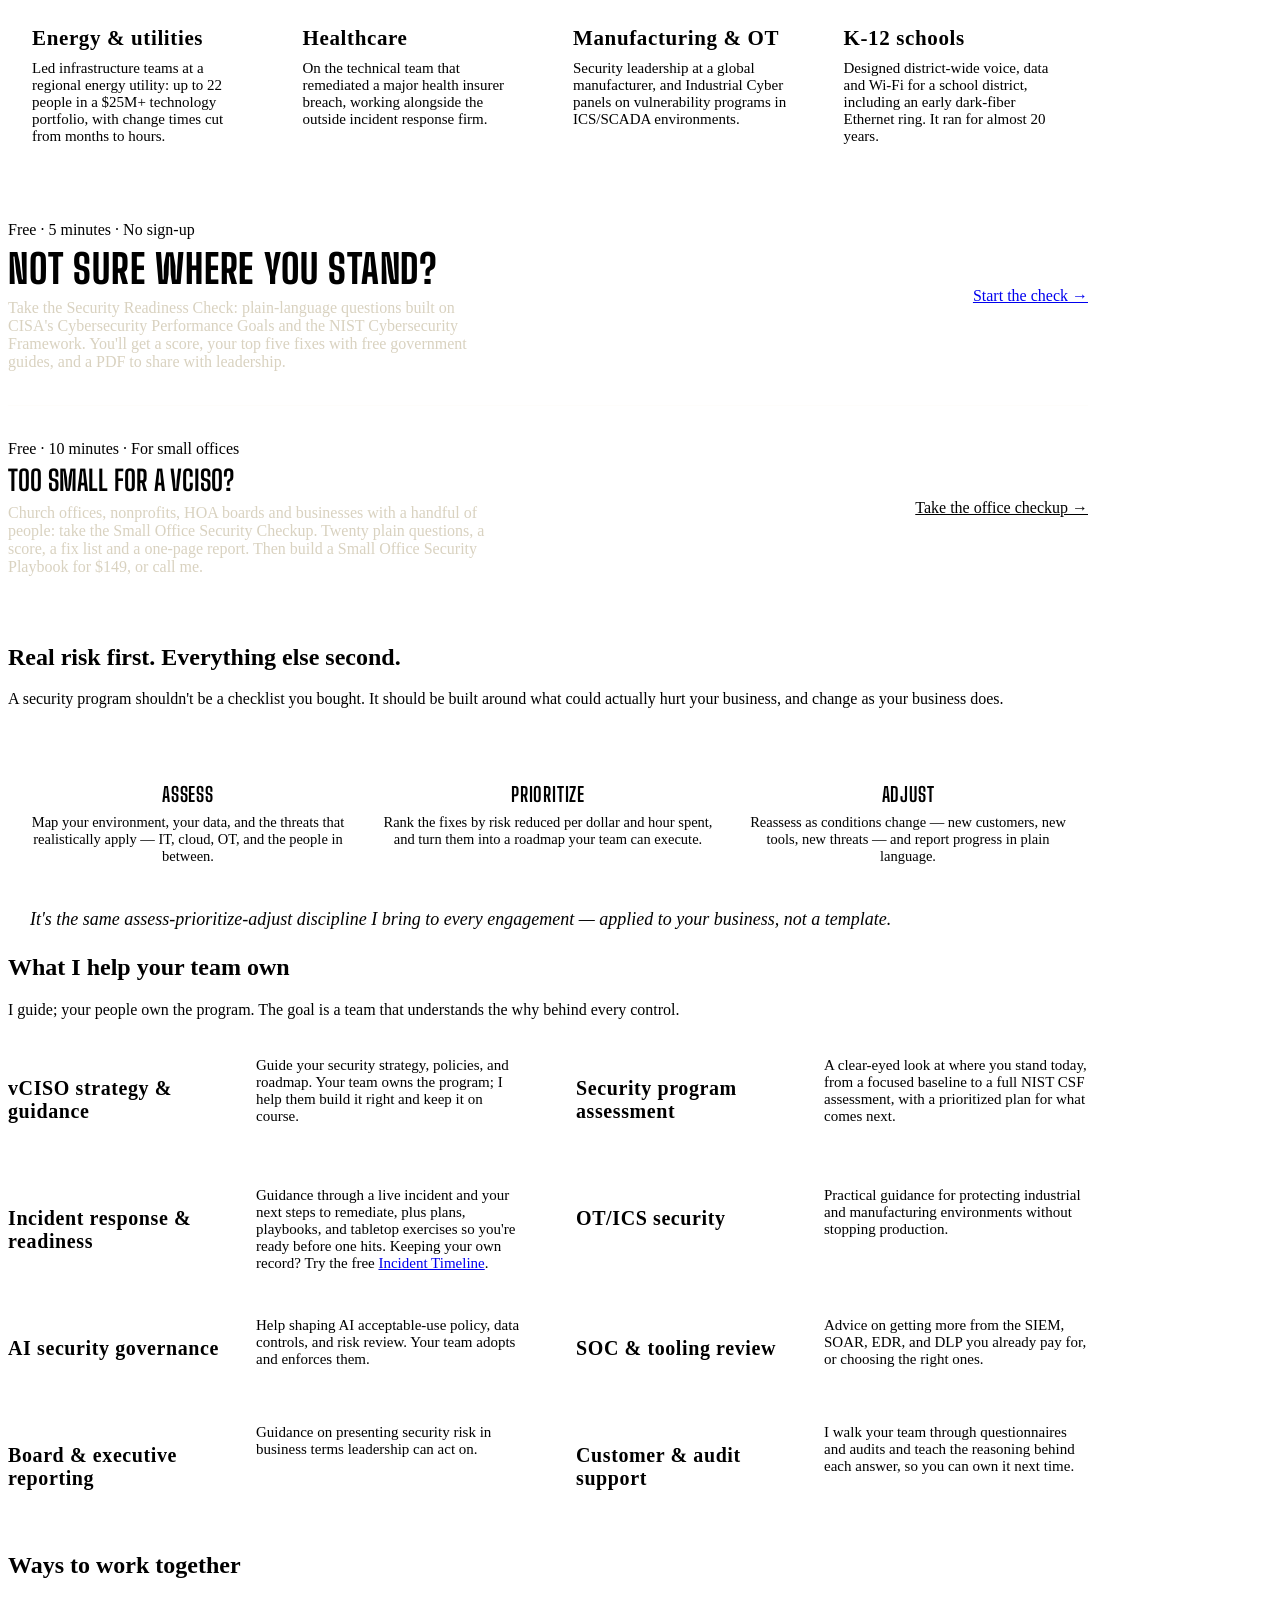
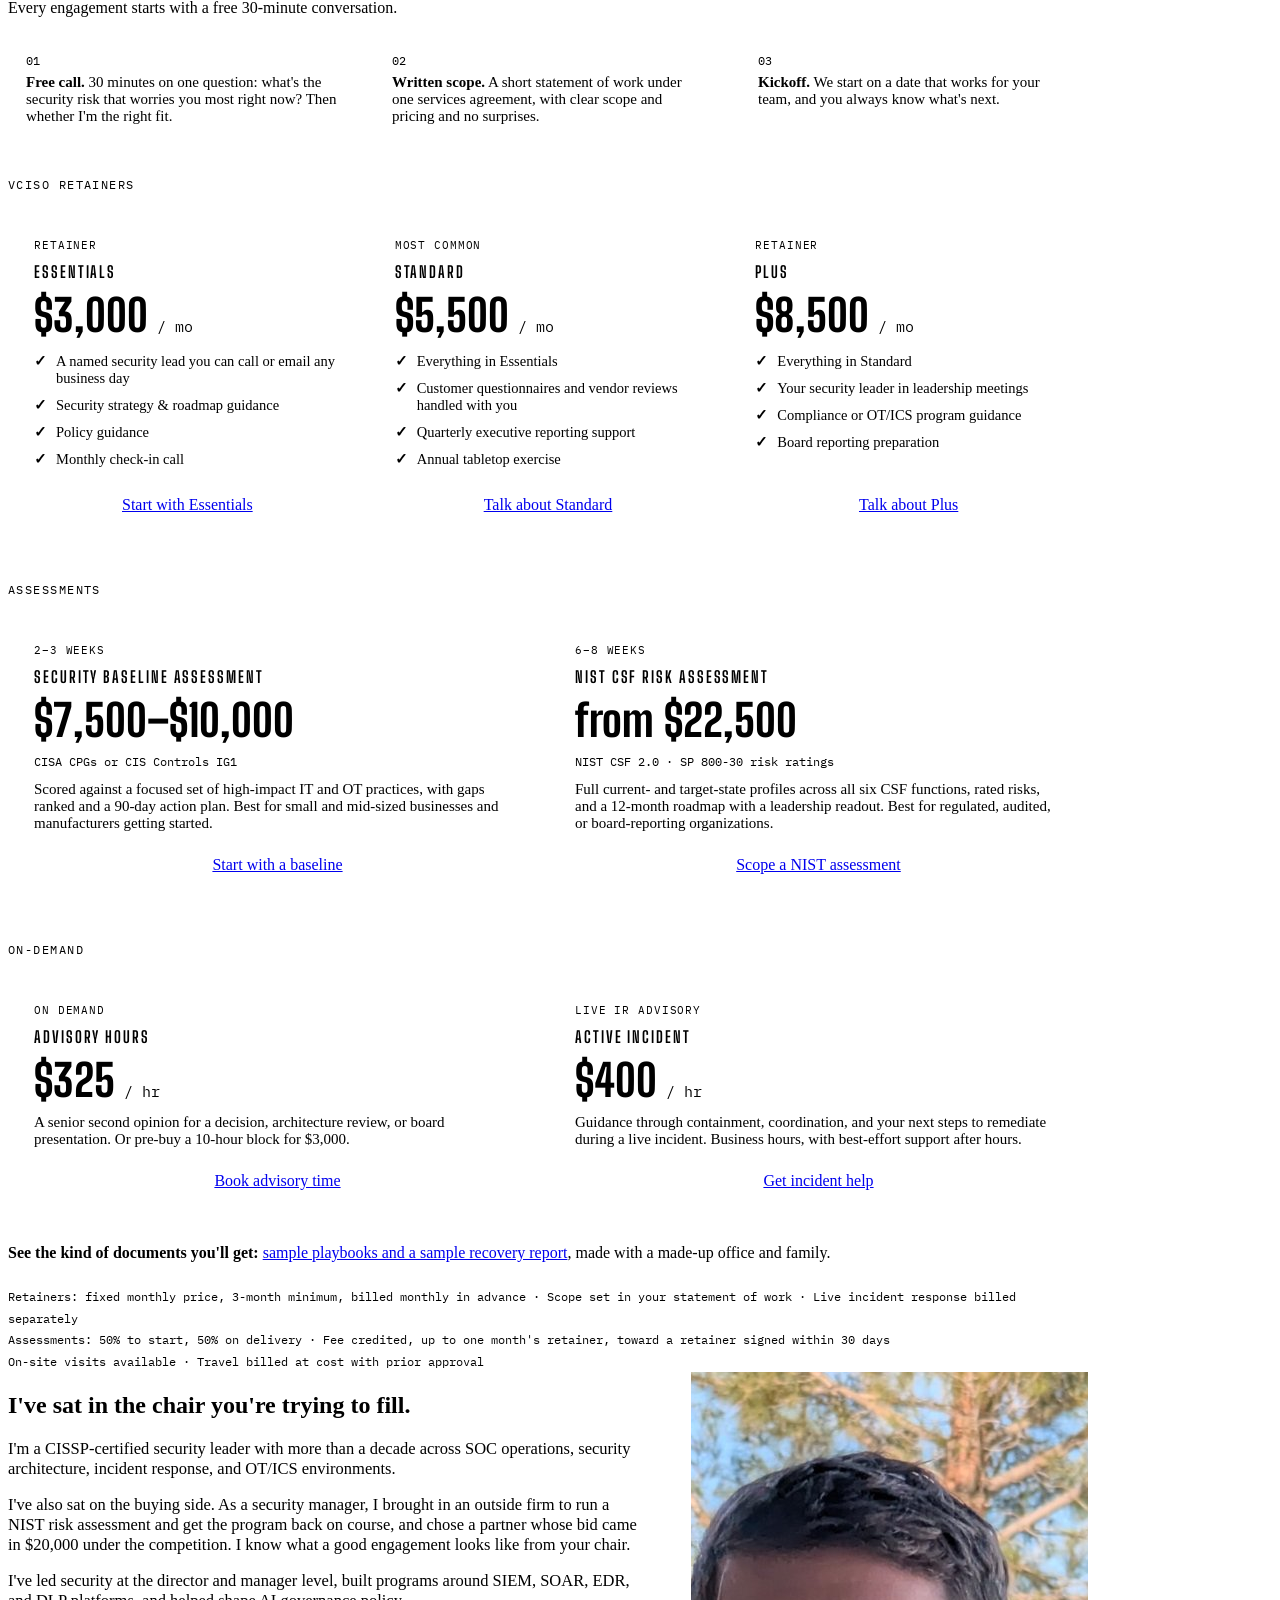
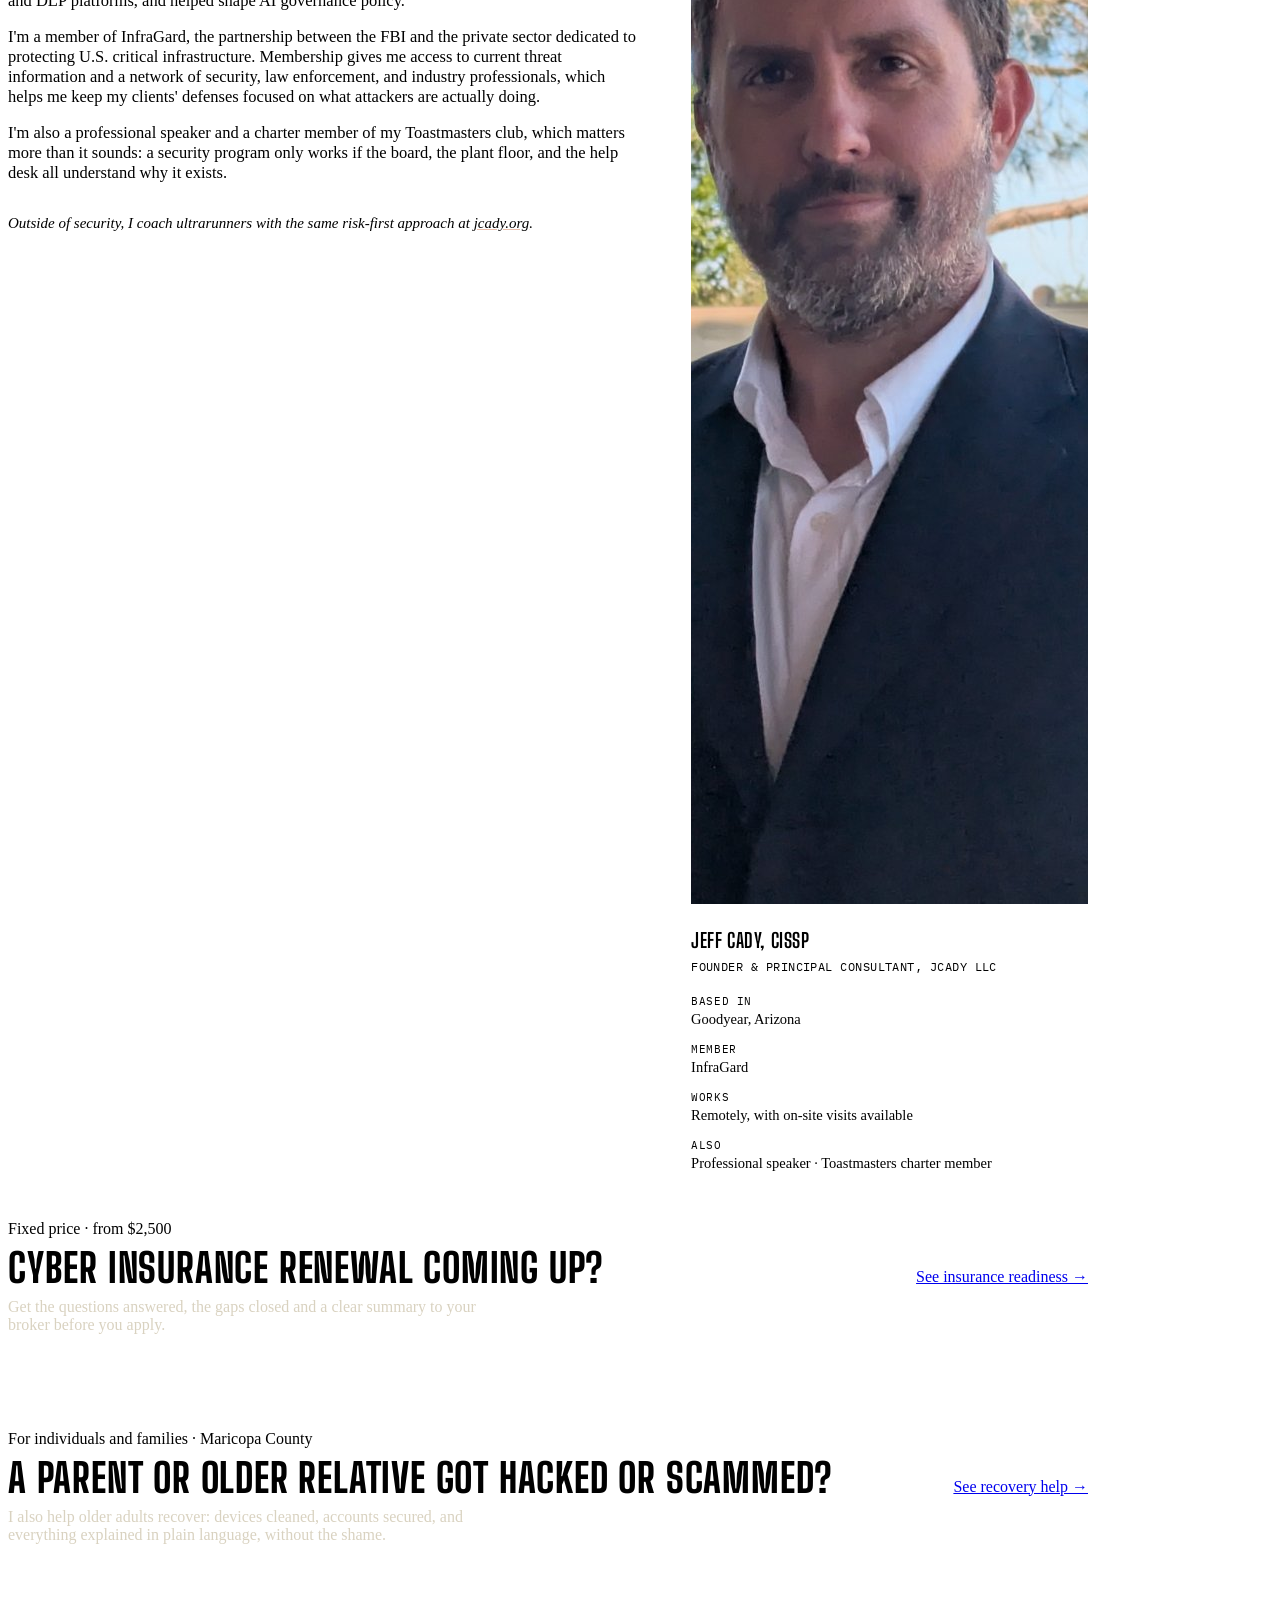
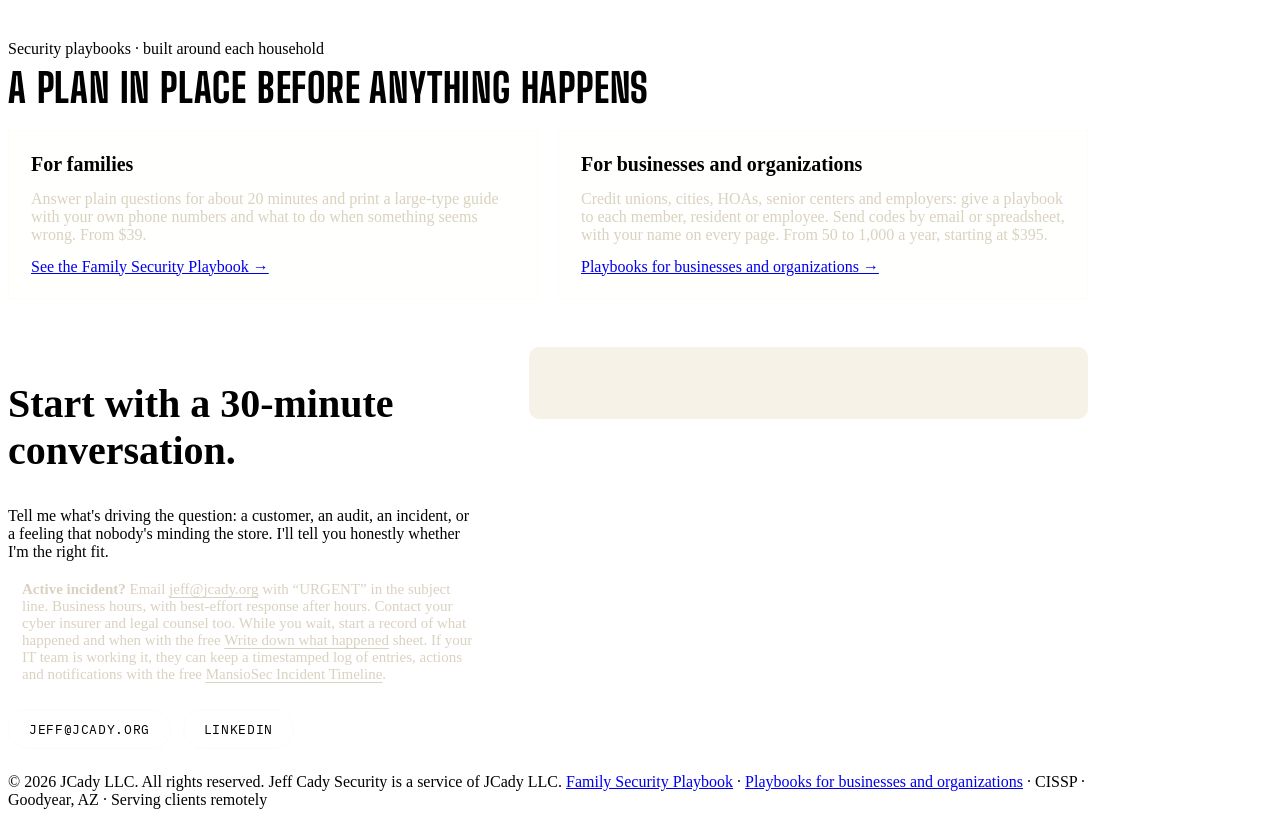
==== commit 86944f47: "Link the free MansioSec Incident Timeline from the incident response service and the Active incident" ====
--- a/index.html
+++ b/index.html
@@ -267,7 +267,7 @@
       <div class="services">
         <div class="service"><h3>vCISO strategy &amp; guidance</h3><p>Guide your security strategy, policies, and roadmap. Your team owns the program; I help them build it right and keep it on course.</p></div>
         <div class="service"><h3>Security program assessment</h3><p>A clear-eyed look at where you stand today, from a focused baseline to a full NIST CSF assessment, with a prioritized plan for what comes next.</p></div>
-        <div class="service"><h3>Incident response &amp; readiness</h3><p>Guidance through a live incident and your next steps to remediate, plus plans, playbooks, and tabletop exercises so you're ready before one hits.</p></div>
+        <div class="service"><h3>Incident response &amp; readiness</h3><p>Guidance through a live incident and your next steps to remediate, plus plans, playbooks, and tabletop exercises so you're ready before one hits. Keeping your own record? Try the free <a href="https://www.mansiosec.com/incident-timeline">Incident Timeline</a>.</p></div>
         <div class="service"><h3>OT/ICS security</h3><p>Practical guidance for protecting industrial and manufacturing environments without stopping production.</p></div>
         <div class="service"><h3>AI security governance</h3><p>Help shaping AI acceptable-use policy, data controls, and risk review. Your team adopts and enforces them.</p></div>
         <div class="service"><h3>SOC &amp; tooling review</h3><p>Advice on getting more from the SIEM, SOAR, EDR, and DLP you already pay for, or choosing the right ones.</p></div>
@@ -426,7 +426,7 @@
       <div>
         <h2>Start with a 30-minute conversation.</h2>
         <p class="lead-f">Tell me what's driving the question: a customer, an audit, an incident, or a feeling that nobody's minding the store. I'll tell you honestly whether I'm the right fit.</p>
-        <p class="urgent"><b>Active incident?</b> Email <a href="mailto:jeff@jcady.org?subject=URGENT%20-%20Active%20incident">jeff@jcady.org</a> with &ldquo;URGENT&rdquo; in the subject line. Business hours, with best-effort response after hours. Contact your cyber insurer and legal counsel too. While you wait, start a record of what happened and when with the free <a href="https://familysecurityplaybook.com/help-now/record.html">Write down what happened</a> sheet.</p>
+        <p class="urgent"><b>Active incident?</b> Email <a href="mailto:jeff@jcady.org?subject=URGENT%20-%20Active%20incident">jeff@jcady.org</a> with &ldquo;URGENT&rdquo; in the subject line. Business hours, with best-effort response after hours. Contact your cyber insurer and legal counsel too. While you wait, start a record of what happened and when with the free <a href="https://familysecurityplaybook.com/help-now/record.html">Write down what happened</a> sheet. If your IT team is working it, they can keep a timestamped log of entries, actions and notifications with the free <a href="https://www.mansiosec.com/incident-timeline">MansioSec Incident Timeline</a>.</p>
         <div class="social-links">
           <a href="mailto:jeff@jcady.org">jeff@jcady.org</a>
           <a href="https://www.linkedin.com/in/jeffreycady/" target="_blank" rel="noopener">LinkedIn</a>
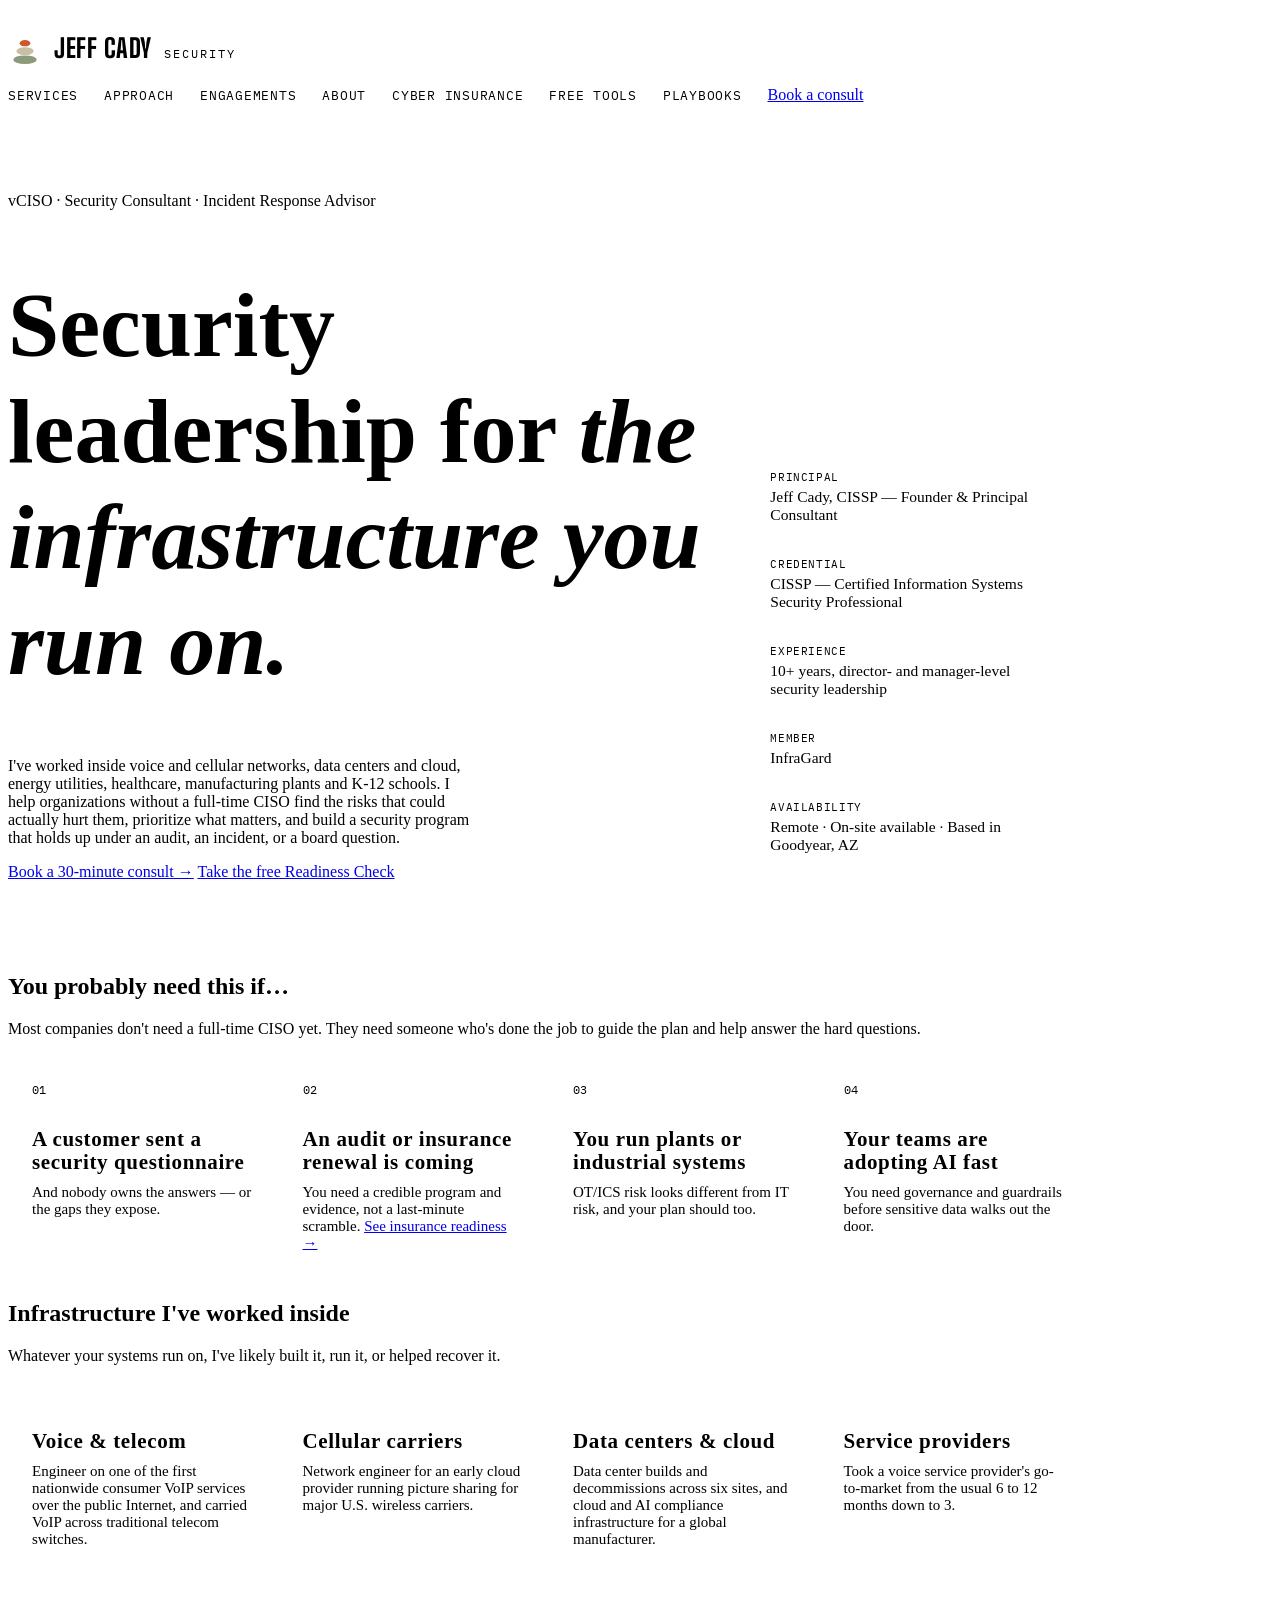
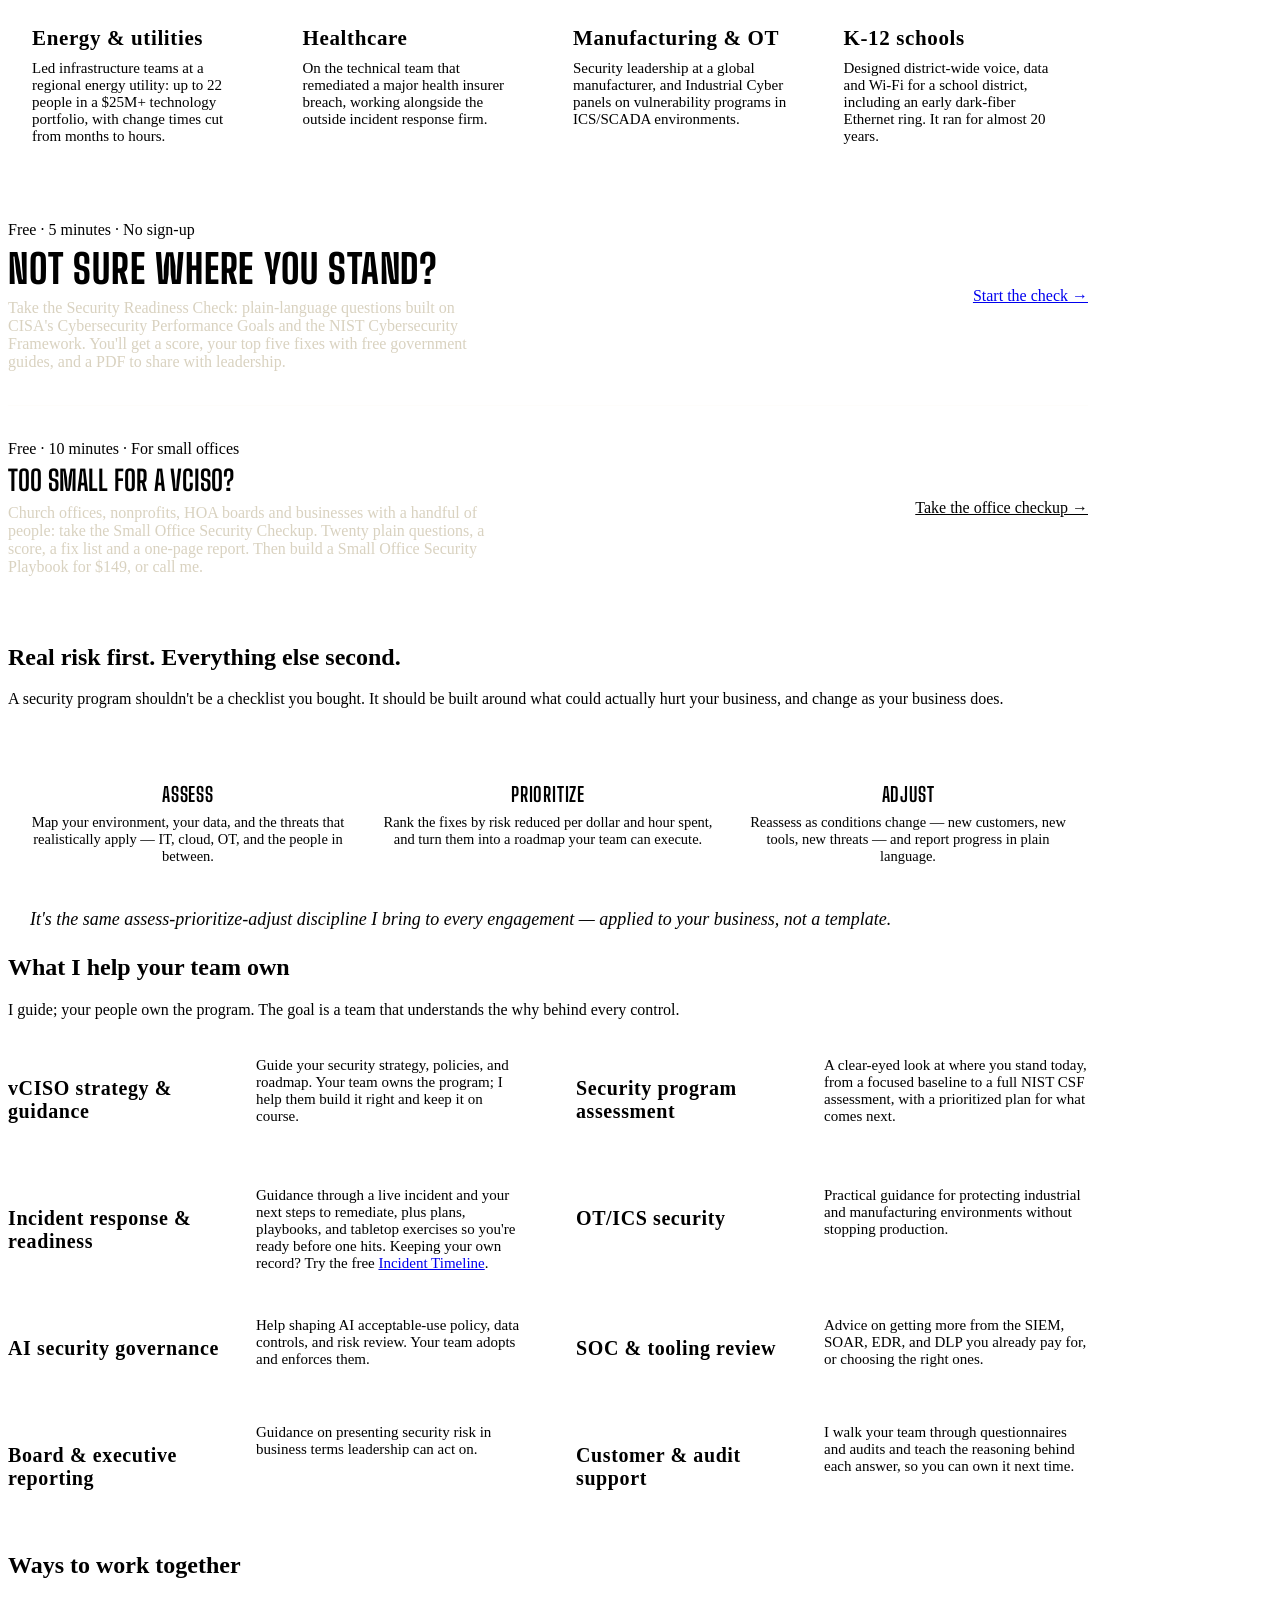
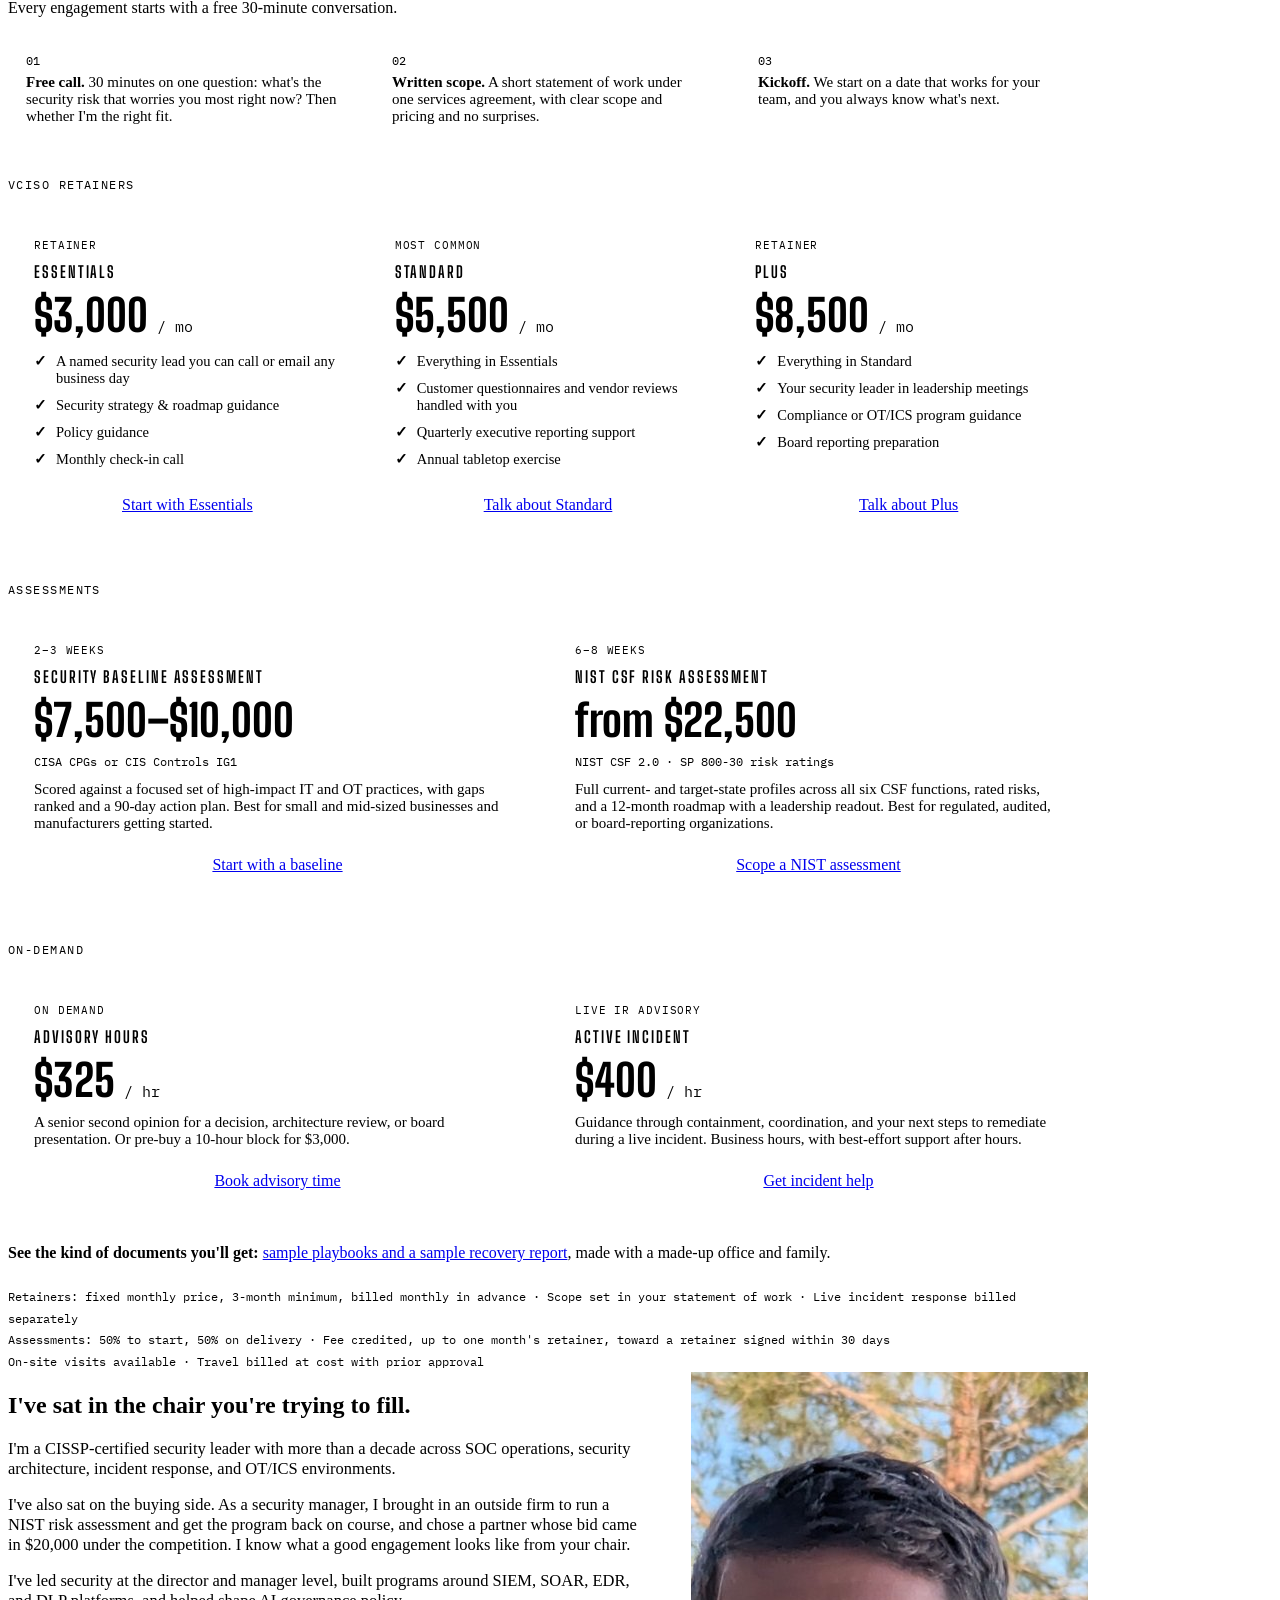
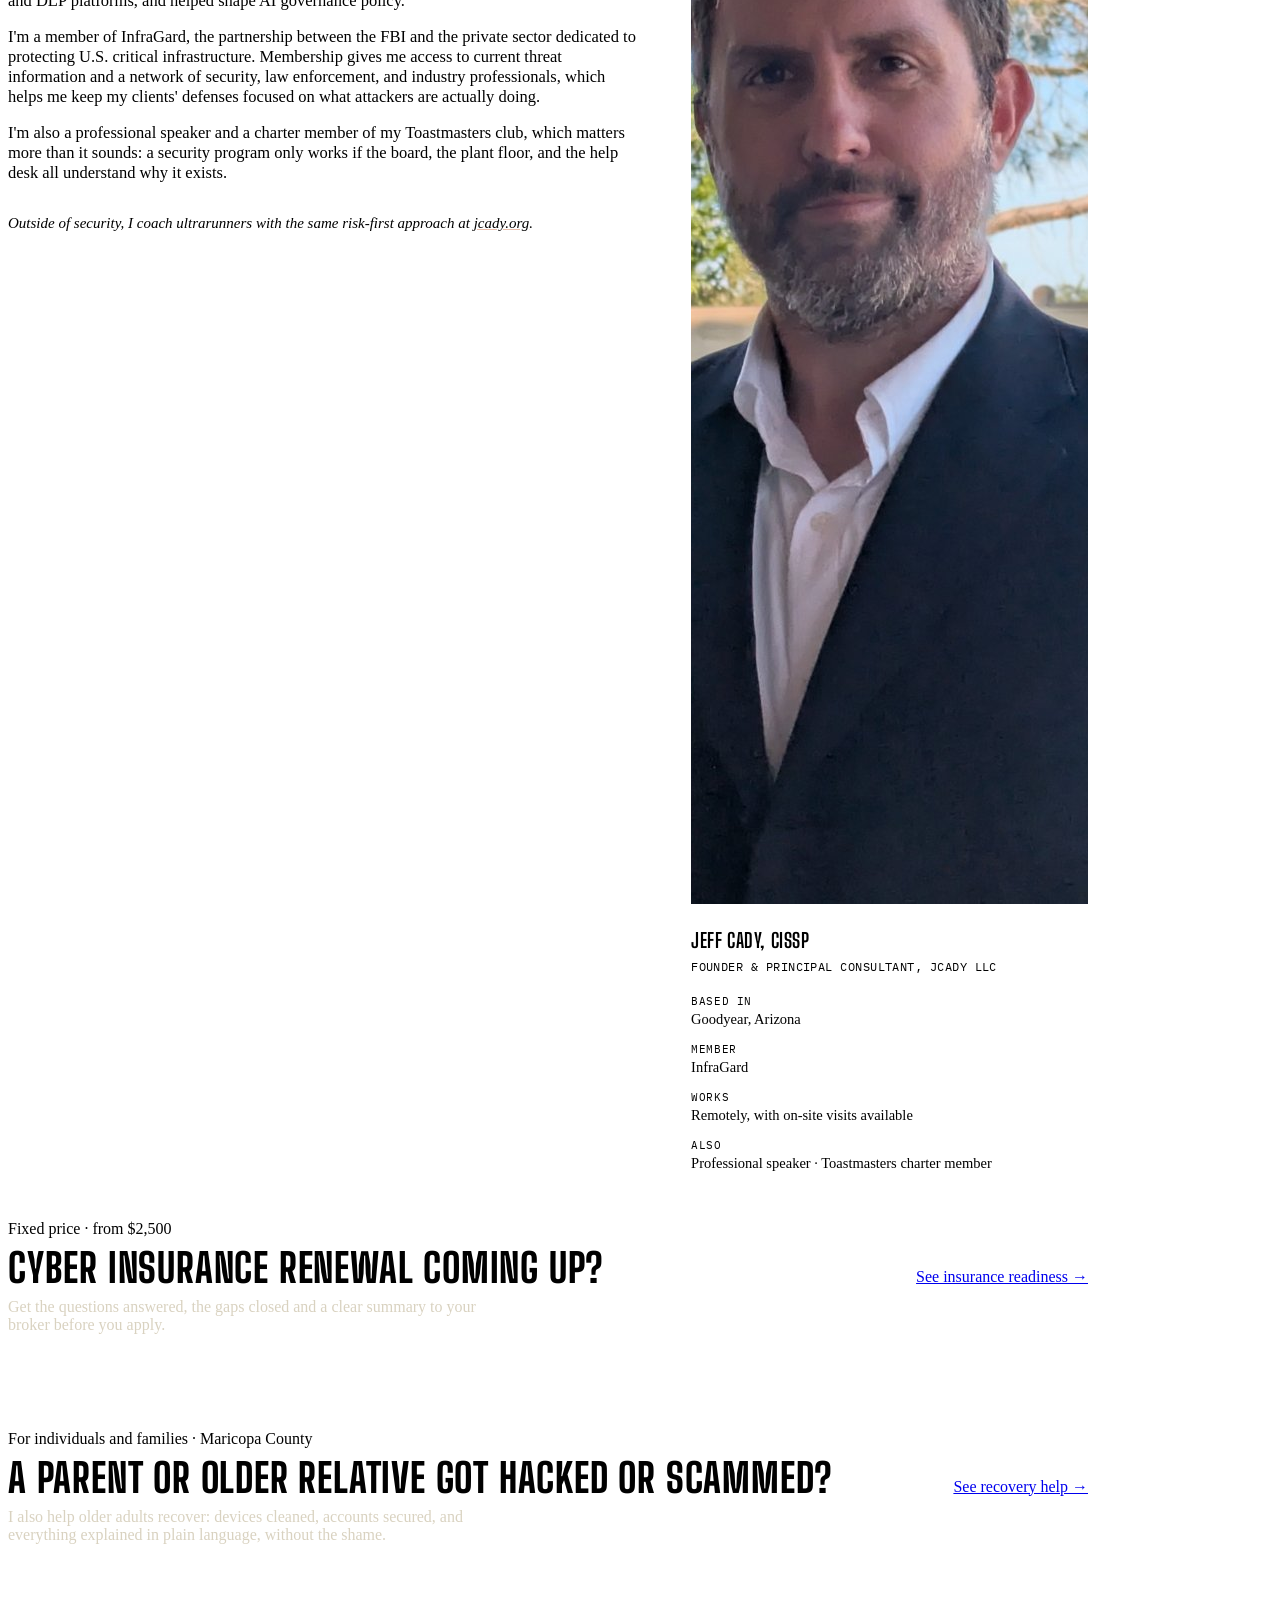
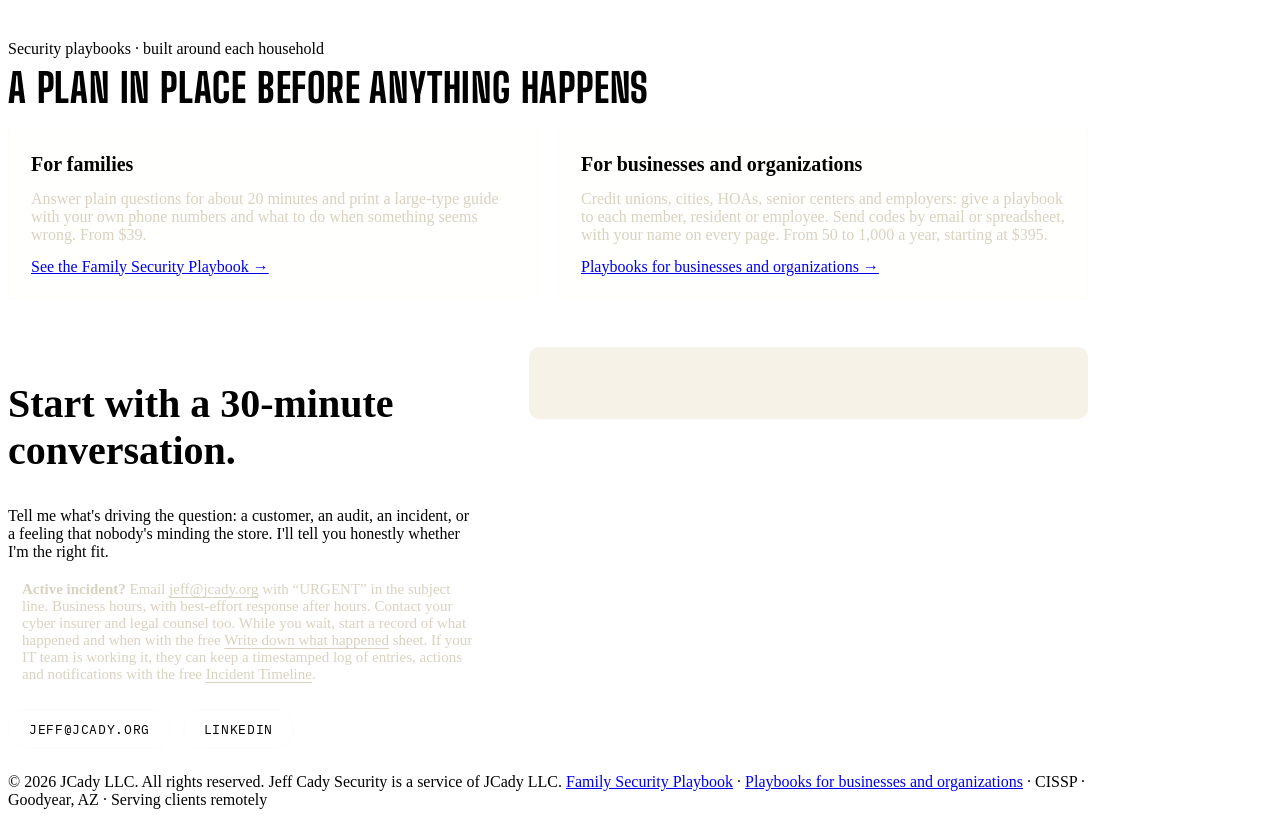
==== commit e3851c34: "Free tools from MansioSec, in Jeff Cady Security's name: Readiness Check, insurance quick check, inc" ====
--- a/index.html
+++ b/index.html
@@ -168,7 +168,7 @@
         <a href="#engagements">Engagements</a>
         <a href="#about">About</a>
         <a href="insurance.html">Cyber insurance</a>
-        <a href="rc.html">Free check</a>
+        <a href="tools.html">Free tools</a>
         <a href="#playbooks">Playbooks</a>
         <a class="btn small" href="#contact">Book a consult</a>
       </nav>
@@ -267,7 +267,7 @@
       <div class="services">
         <div class="service"><h3>vCISO strategy &amp; guidance</h3><p>Guide your security strategy, policies, and roadmap. Your team owns the program; I help them build it right and keep it on course.</p></div>
         <div class="service"><h3>Security program assessment</h3><p>A clear-eyed look at where you stand today, from a focused baseline to a full NIST CSF assessment, with a prioritized plan for what comes next.</p></div>
-        <div class="service"><h3>Incident response &amp; readiness</h3><p>Guidance through a live incident and your next steps to remediate, plus plans, playbooks, and tabletop exercises so you're ready before one hits. Keeping your own record? Try the free <a href="https://www.mansiosec.com/incident-timeline">Incident Timeline</a>.</p></div>
+        <div class="service"><h3>Incident response &amp; readiness</h3><p>Guidance through a live incident and your next steps to remediate, plus plans, playbooks, and tabletop exercises so you're ready before one hits. Keeping your own record? Try the free <a href="incident-timeline.html">Incident Timeline</a>.</p></div>
         <div class="service"><h3>OT/ICS security</h3><p>Practical guidance for protecting industrial and manufacturing environments without stopping production.</p></div>
         <div class="service"><h3>AI security governance</h3><p>Help shaping AI acceptable-use policy, data controls, and risk review. Your team adopts and enforces them.</p></div>
         <div class="service"><h3>SOC &amp; tooling review</h3><p>Advice on getting more from the SIEM, SOAR, EDR, and DLP you already pay for, or choosing the right ones.</p></div>
@@ -426,7 +426,7 @@
       <div>
         <h2>Start with a 30-minute conversation.</h2>
         <p class="lead-f">Tell me what's driving the question: a customer, an audit, an incident, or a feeling that nobody's minding the store. I'll tell you honestly whether I'm the right fit.</p>
-        <p class="urgent"><b>Active incident?</b> Email <a href="mailto:jeff@jcady.org?subject=URGENT%20-%20Active%20incident">jeff@jcady.org</a> with &ldquo;URGENT&rdquo; in the subject line. Business hours, with best-effort response after hours. Contact your cyber insurer and legal counsel too. While you wait, start a record of what happened and when with the free <a href="https://familysecurityplaybook.com/help-now/record.html">Write down what happened</a> sheet. If your IT team is working it, they can keep a timestamped log of entries, actions and notifications with the free <a href="https://www.mansiosec.com/incident-timeline">MansioSec Incident Timeline</a>.</p>
+        <p class="urgent"><b>Active incident?</b> Email <a href="mailto:jeff@jcady.org?subject=URGENT%20-%20Active%20incident">jeff@jcady.org</a> with &ldquo;URGENT&rdquo; in the subject line. Business hours, with best-effort response after hours. Contact your cyber insurer and legal counsel too. While you wait, start a record of what happened and when with the free <a href="https://familysecurityplaybook.com/help-now/record.html">Write down what happened</a> sheet. If your IT team is working it, they can keep a timestamped log of entries, actions and notifications with the free <a href="incident-timeline.html">Incident Timeline</a>.</p>
         <div class="social-links">
           <a href="mailto:jeff@jcady.org">jeff@jcady.org</a>
           <a href="https://www.linkedin.com/in/jeffreycady/" target="_blank" rel="noopener">LinkedIn</a>
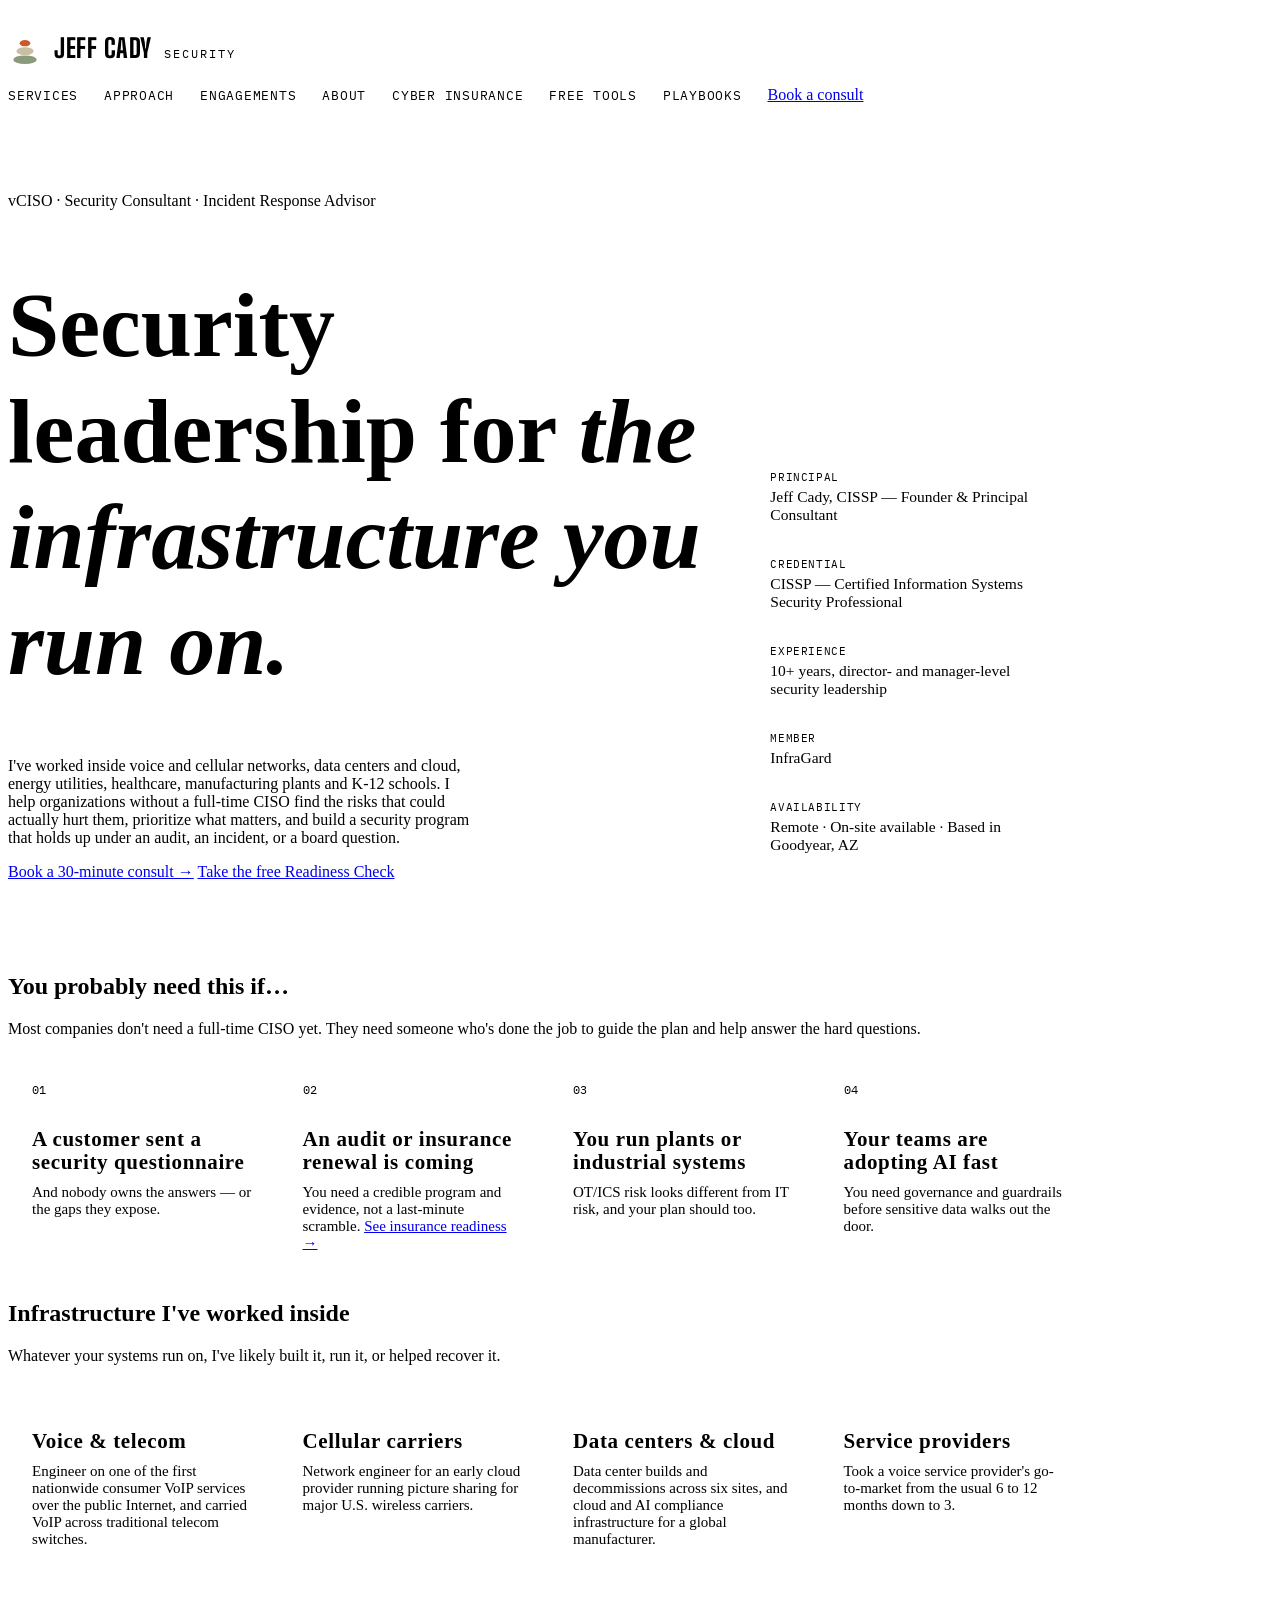
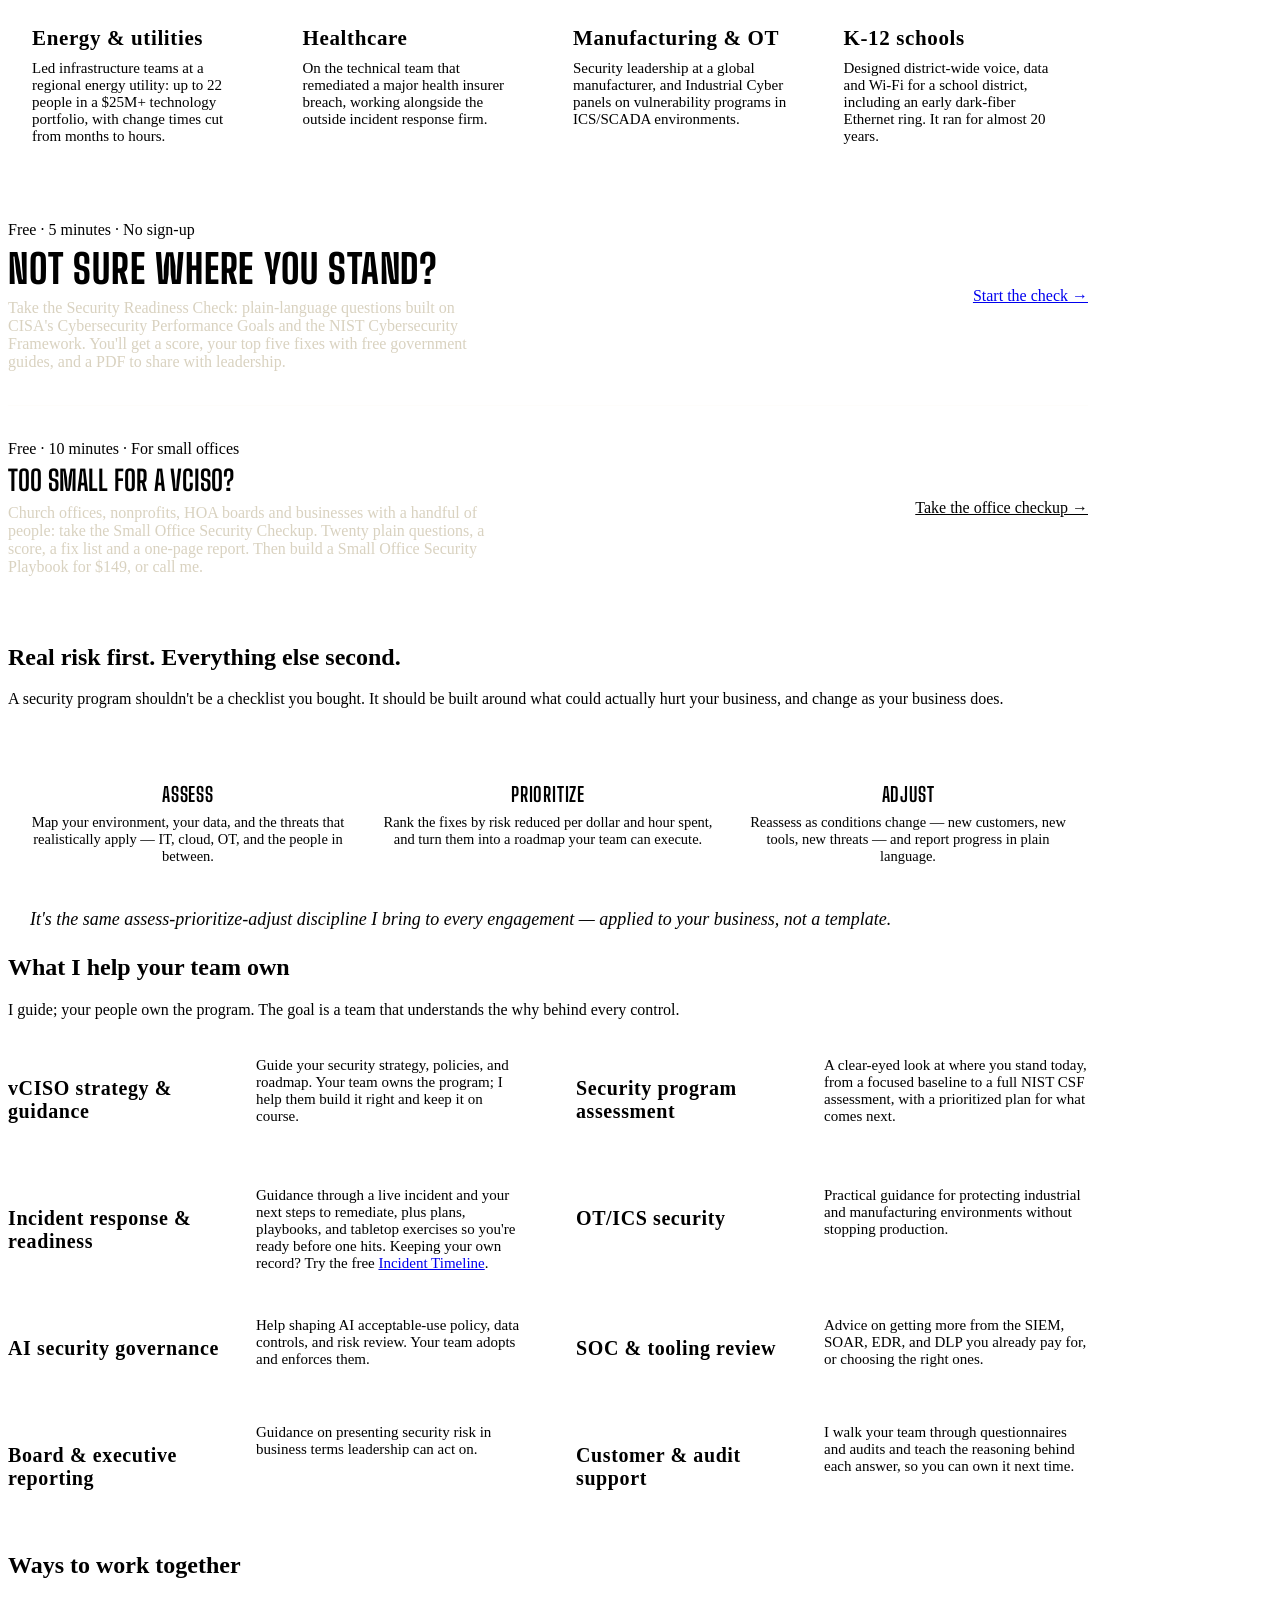
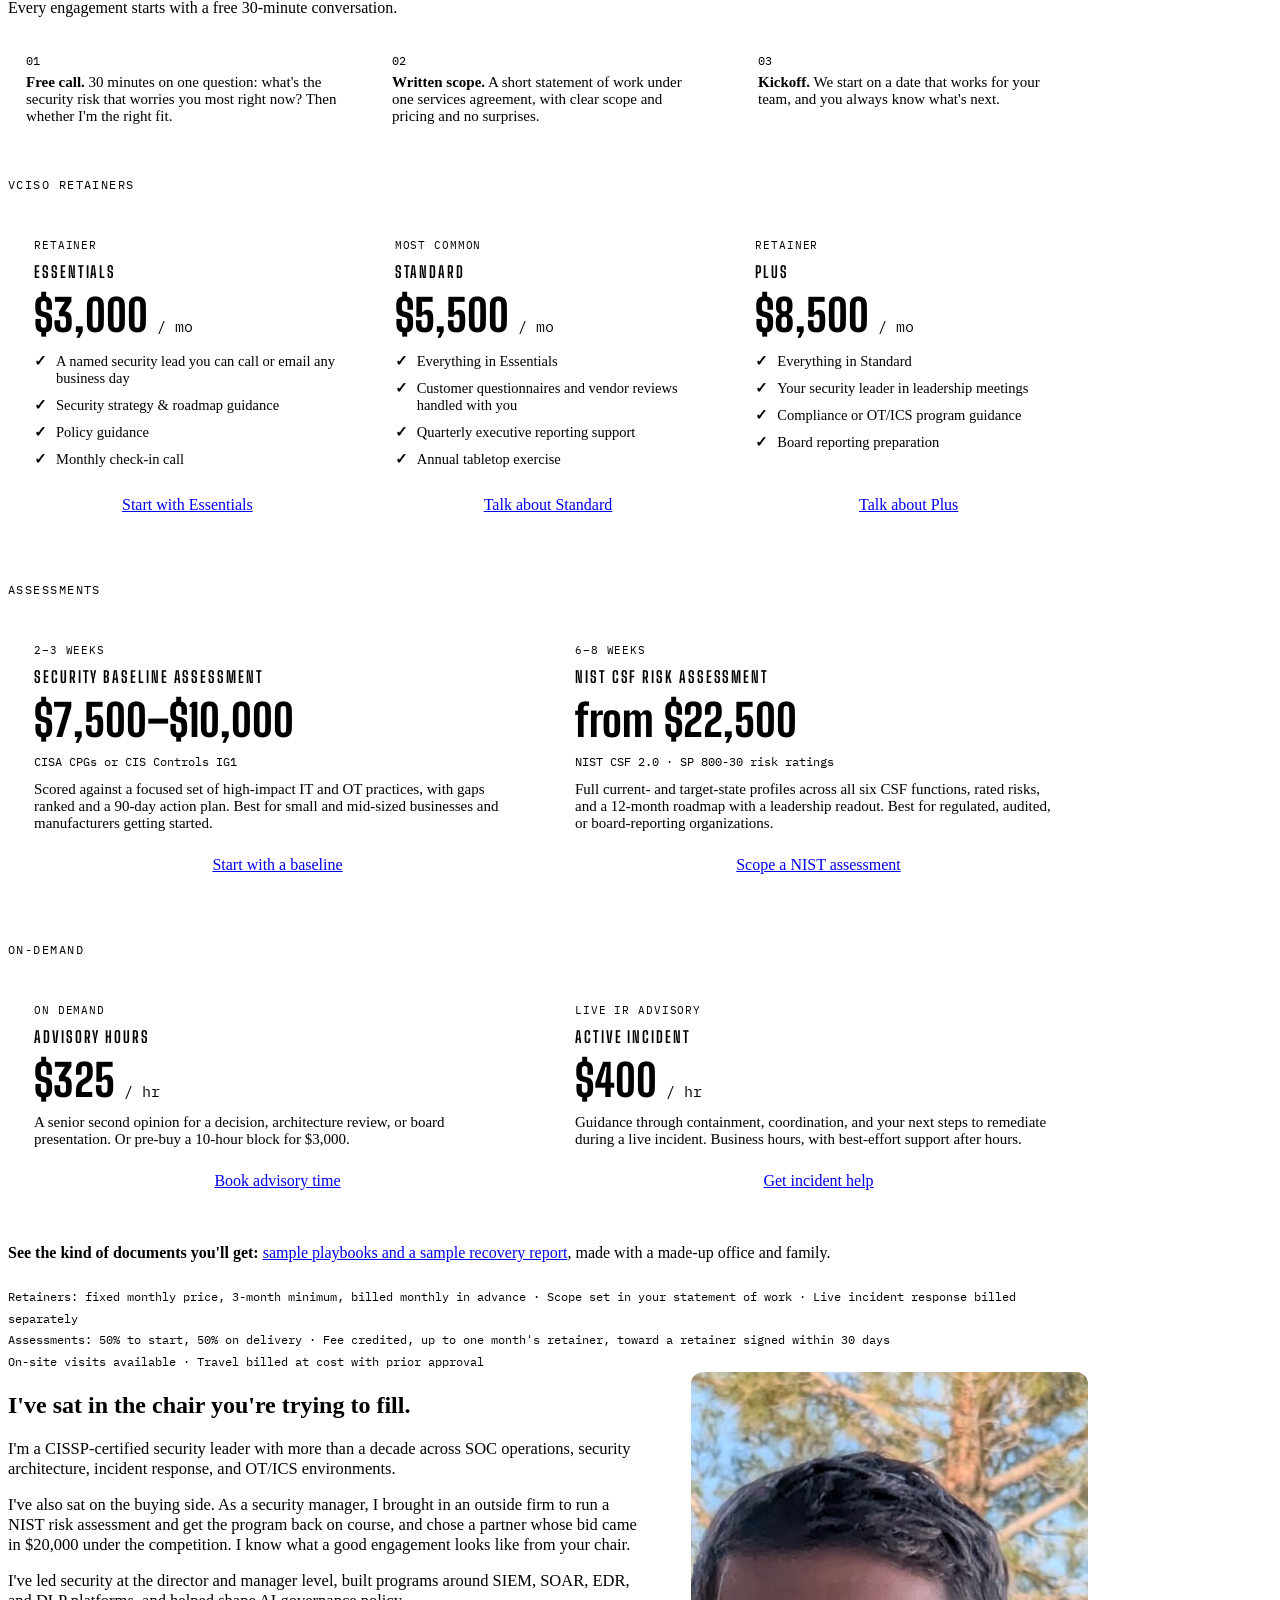
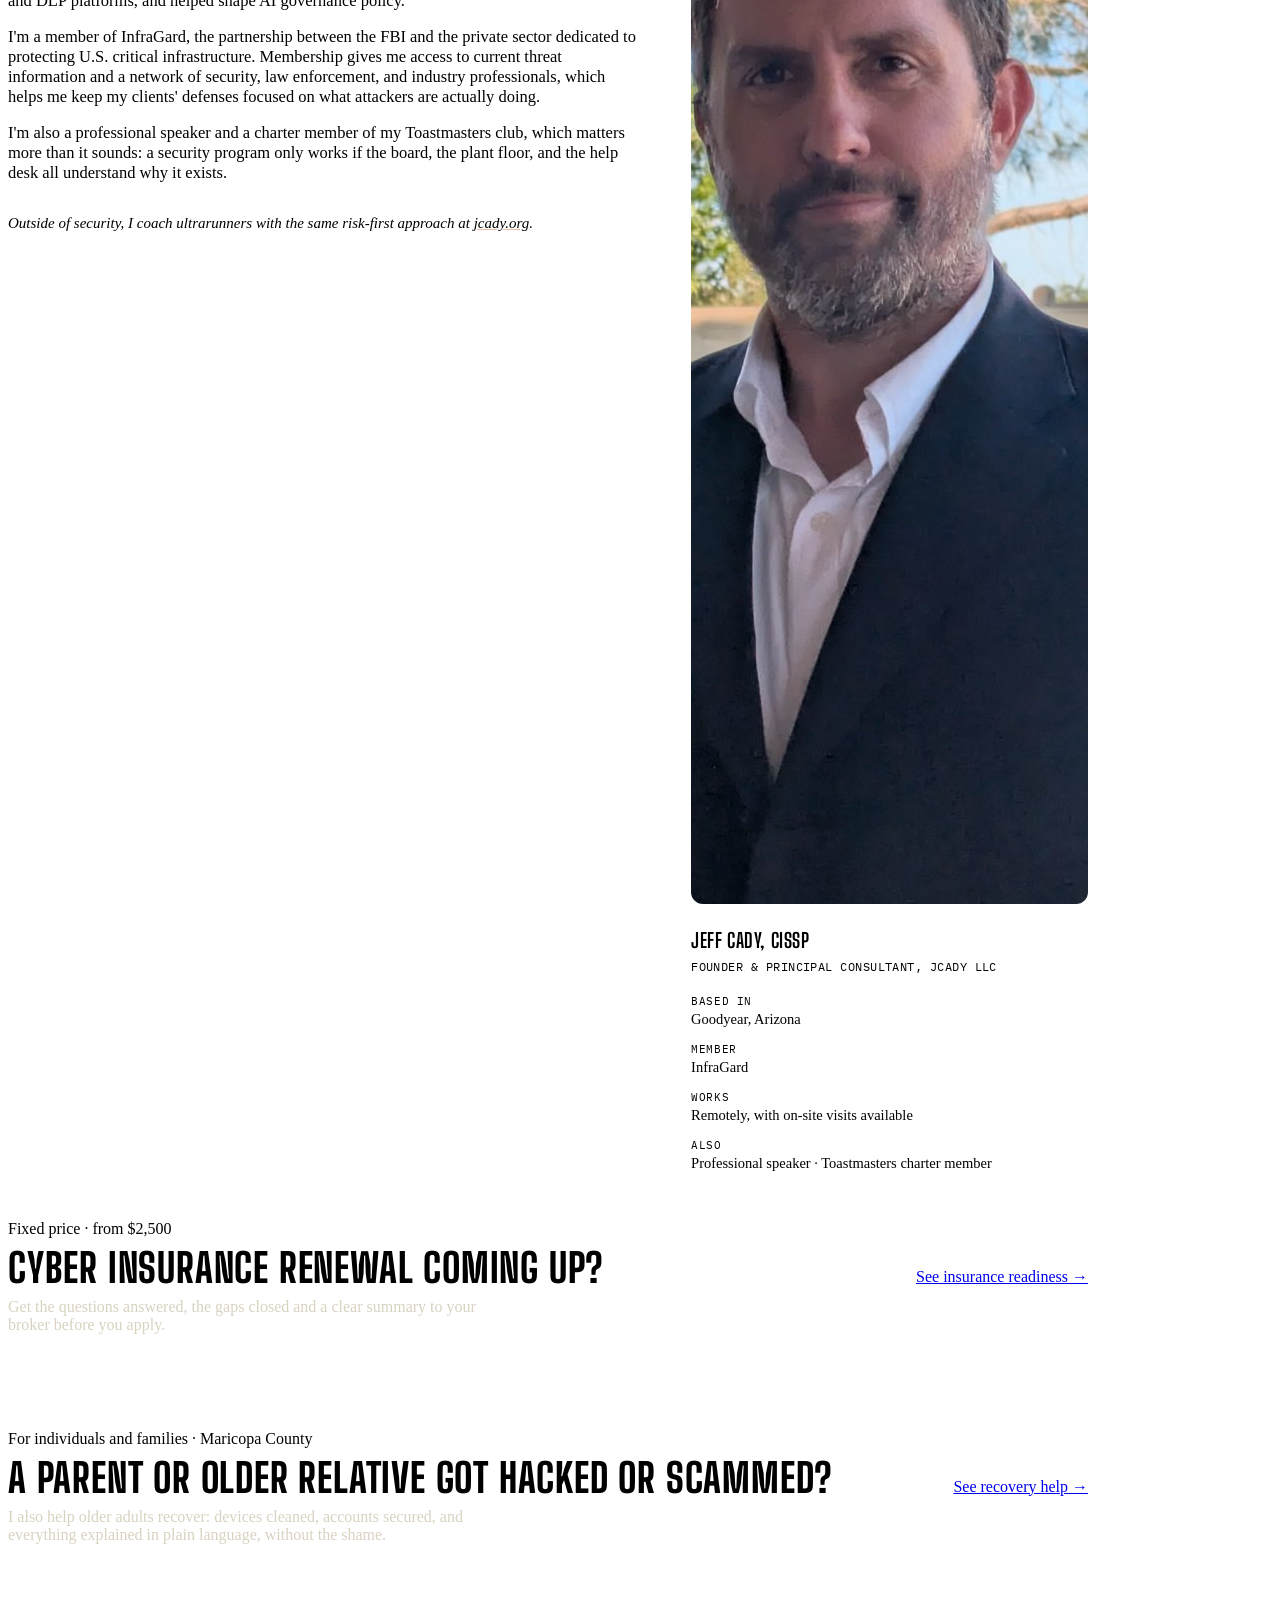
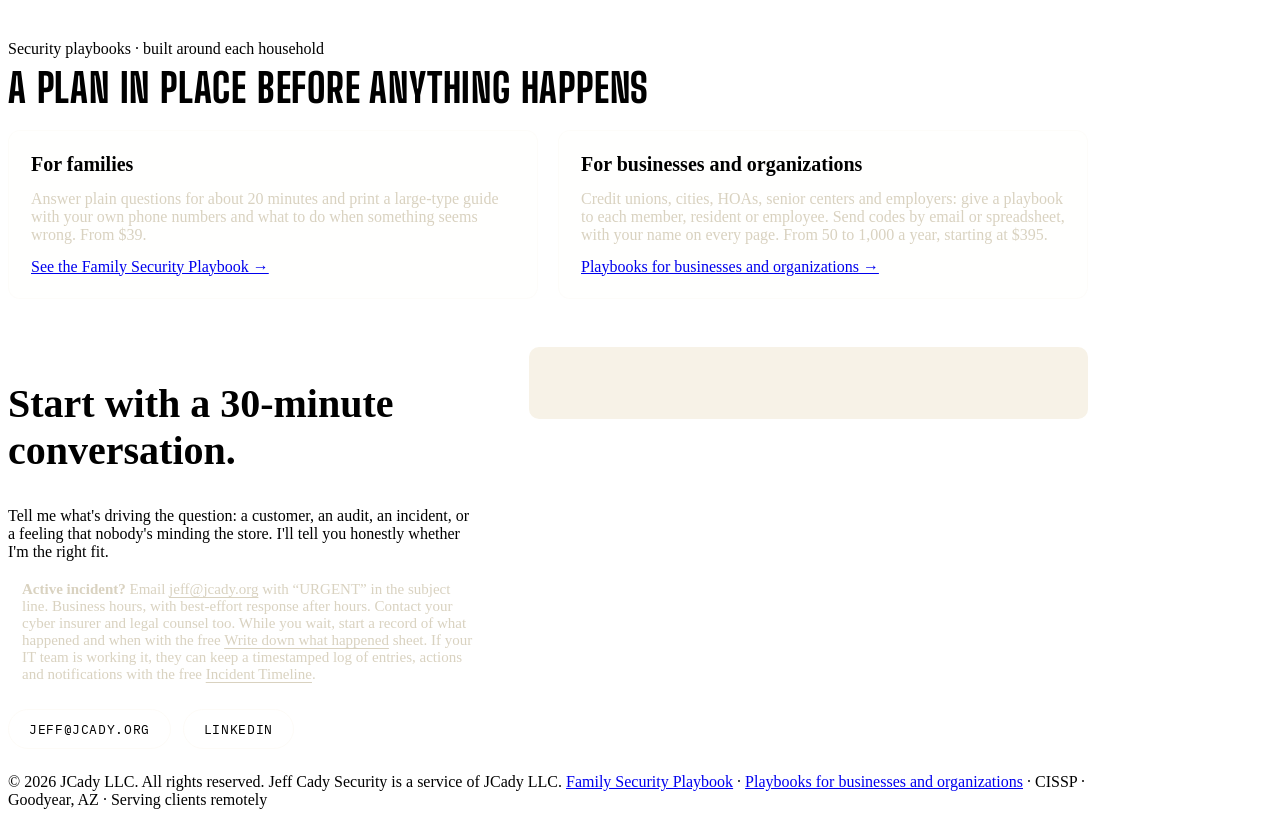
==== commit 544954b8: "Round the 2px corners too Buttons, form fields, panels, step cards, callouts and logos that had a 2p" ====
--- a/index.html
+++ b/index.html
@@ -30,7 +30,7 @@
   .hero-grid{display:grid;grid-template-columns:2fr 1fr;gap:40px;align-items:end;padding-top:88px;}
   .hero h1{font-size:clamp(46px, 8vw, 92px);}
   .hero p.lead{max-width:58ch;}
-  .cred{background:var(--pine-2);border:1px solid rgba(247,242,231,0.12);border-radius:var(--radius);padding:26px 28px;}
+  .cred{background:var(--pine-2);border:1px solid rgba(247,242,231,0.12);border-radius:var(--radius-md);padding:26px 28px;}
   .cred dl{margin:0;}
   .cred dt{font-family:'IBM Plex Mono',monospace;font-size:10.5px;letter-spacing:0.06em;text-transform:uppercase;color:var(--accent);}
   .cred dd{margin:4px 0 0;font-size:15.5px;color:var(--cream);padding-bottom:16px;border-bottom:1px solid rgba(247,242,231,0.12);margin-bottom:16px;}
@@ -97,7 +97,7 @@
   .about-grid p{font-size:16.5px;margin:0 0 16px;}
   .about-grid .aside-note{font-size:15px;font-style:italic;color:var(--ink-soft);padding-top:16px;border-top:1px solid var(--line-soft);}
   .about-grid a{color:var(--accent);text-decoration:underline;text-decoration-color:rgba(203,90,40,0.4);}
-  .headshot{width:100%;aspect-ratio:4/5;object-fit:cover;object-position:center top;border-radius:var(--radius);margin-bottom:18px;}
+  .headshot{width:100%;aspect-ratio:4/5;object-fit:cover;object-position:center top;border-radius:var(--radius-md);margin-bottom:18px;}
   .facts dl{margin:0;}
   .facts dt{font-family:'IBM Plex Mono',monospace;font-size:10.5px;letter-spacing:0.06em;text-transform:uppercase;color:var(--accent);margin-top:14px;}
   .facts dt:first-child{margin-top:0;}
@@ -120,7 +120,7 @@
   .inquiry-form .full{grid-column:1 / -1;}
   .field{display:flex;flex-direction:column;gap:8px;}
   .field label{font-family:'IBM Plex Mono',monospace;font-size:11.5px;letter-spacing:0.06em;text-transform:uppercase;color:var(--dim);}
-  .field input,.field textarea{background:rgba(247,242,231,0.06);border:1px solid rgba(247,242,231,0.25);border-radius:var(--radius);color:var(--cream);font:inherit;font-size:16px;padding:12px 14px;}
+  .field input,.field textarea{background:rgba(247,242,231,0.06);border:1px solid rgba(247,242,231,0.25);border-radius:var(--radius-sm);color:var(--cream);font:inherit;font-size:16px;padding:12px 14px;}
   .field textarea{min-height:130px;resize:vertical;}
   .inquiry-form button{grid-column:1 / -1;justify-self:start;}
   .form-status{background:rgba(75,122,78,0.18);border:1px solid var(--low);color:var(--cream);padding:14px 18px;font-family:'IBM Plex Mono',monospace;font-size:13px;}
@@ -140,13 +140,13 @@
   .samples{margin:22px 0 0;font-size:16px;}
   @media (max-width:760px){.check-inner{flex-direction:column;align-items:flex-start;}}
   .pb-grid{display:grid;grid-template-columns:1fr 1fr;gap:20px;margin-top:22px;}
-  .pb-col{background:rgba(247,242,231,.06);border:1px solid rgba(247,242,231,.22);border-radius:var(--radius);padding:22px;display:flex;flex-direction:column;gap:14px;align-items:flex-start;}
+  .pb-col{background:rgba(247,242,231,.06);border:1px solid rgba(247,242,231,.22);border-radius:var(--radius-md);padding:22px;display:flex;flex-direction:column;gap:14px;align-items:flex-start;}
   .pb-col h3{margin:0;color:var(--cream);font-size:20px;}
   .pb-col .btn{margin-top:auto;}
   @media (max-width:760px){.pb-grid{grid-template-columns:1fr;}}
   /* ---------- HOW IT WORKS ---------- */
   .how-steps{list-style:none;counter-reset:s;padding:0;margin:18px 0 8px;display:grid;grid-template-columns:repeat(3,1fr);gap:18px;}
-  .how-steps li{counter-increment:s;background:var(--paper-2);border:1px solid var(--line-soft);border-radius:var(--radius);padding:18px 18px 16px;font-size:15px;color:var(--ink-soft);}
+  .how-steps li{counter-increment:s;background:var(--paper-2);border:1px solid var(--line-soft);border-radius:var(--radius-md);padding:18px 18px 16px;font-size:15px;color:var(--ink-soft);}
   .how-steps li::before{content:counter(s,decimal-leading-zero);display:block;font-family:'IBM Plex Mono',monospace;font-size:12px;color:var(--accent);margin-bottom:6px;}
   .how-steps b{color:var(--ink);}
   @media (max-width:760px){.how-steps{grid-template-columns:1fr;}}
@@ -154,6 +154,15 @@
   .urgent{border-left:3px solid var(--accent);padding:4px 0 4px 14px;margin:0 0 22px;font-size:15px;color:#d9d2c0;}
   .urgent b{color:var(--cream);}
   .urgent a{color:var(--cream);text-decoration:underline;text-underline-offset:3px;}
+
+  /* ---------- Rounded corners (boxes that were square) ----------
+     Same scale as jcady.org's theme.css. :where() keeps these at zero
+     specificity, so they never override a radius set anywhere else.
+     The panels, step cards, fields and photo above that used --radius (2px)
+     now use --radius-md or --radius-sm directly. */
+  :root{--radius-sm:8px;--radius-md:12px;--radius-lg:14px;--radius-pill:999px;}
+  :where(.tile-grid){border-radius:var(--radius-md);overflow:hidden;} /* tiles and package cards stay square inside it */
+  :where(.card,.form-status){border-radius:var(--radius-md);}
 </style>
 </head>
 <body>
